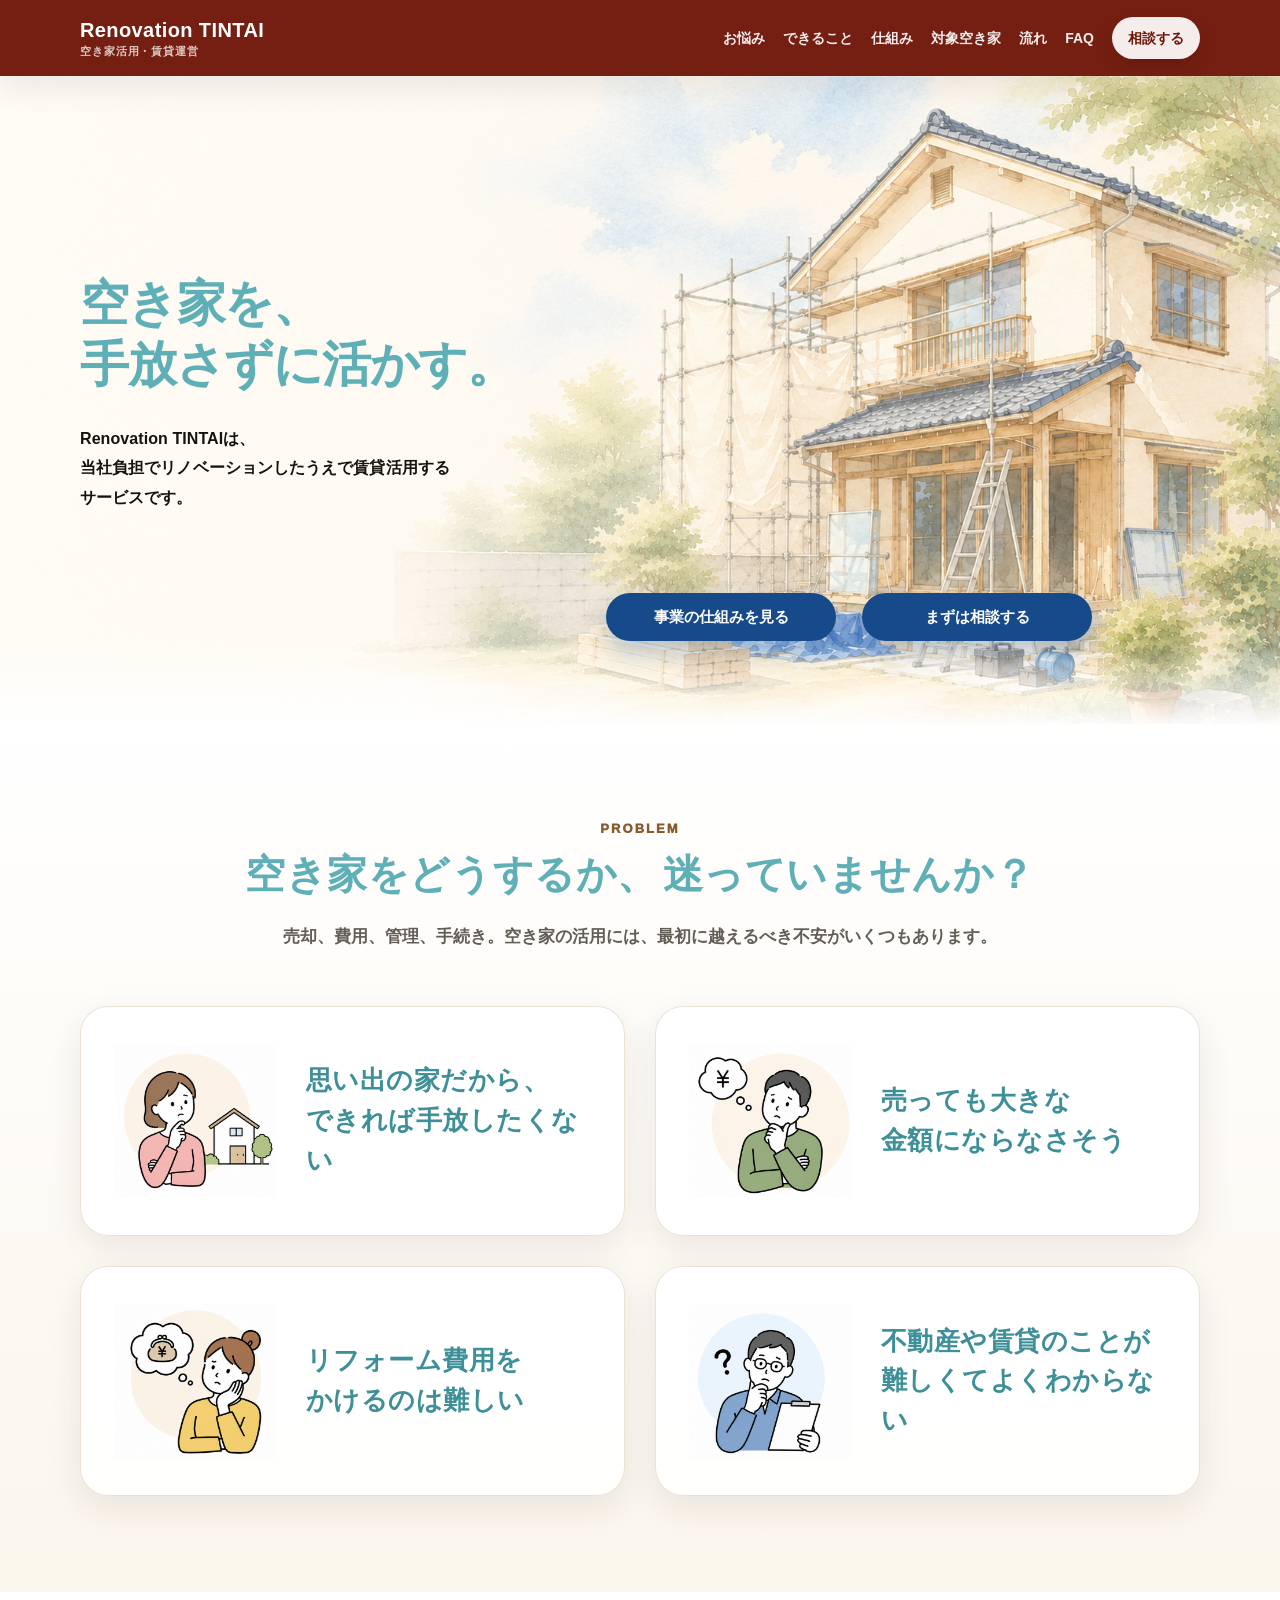
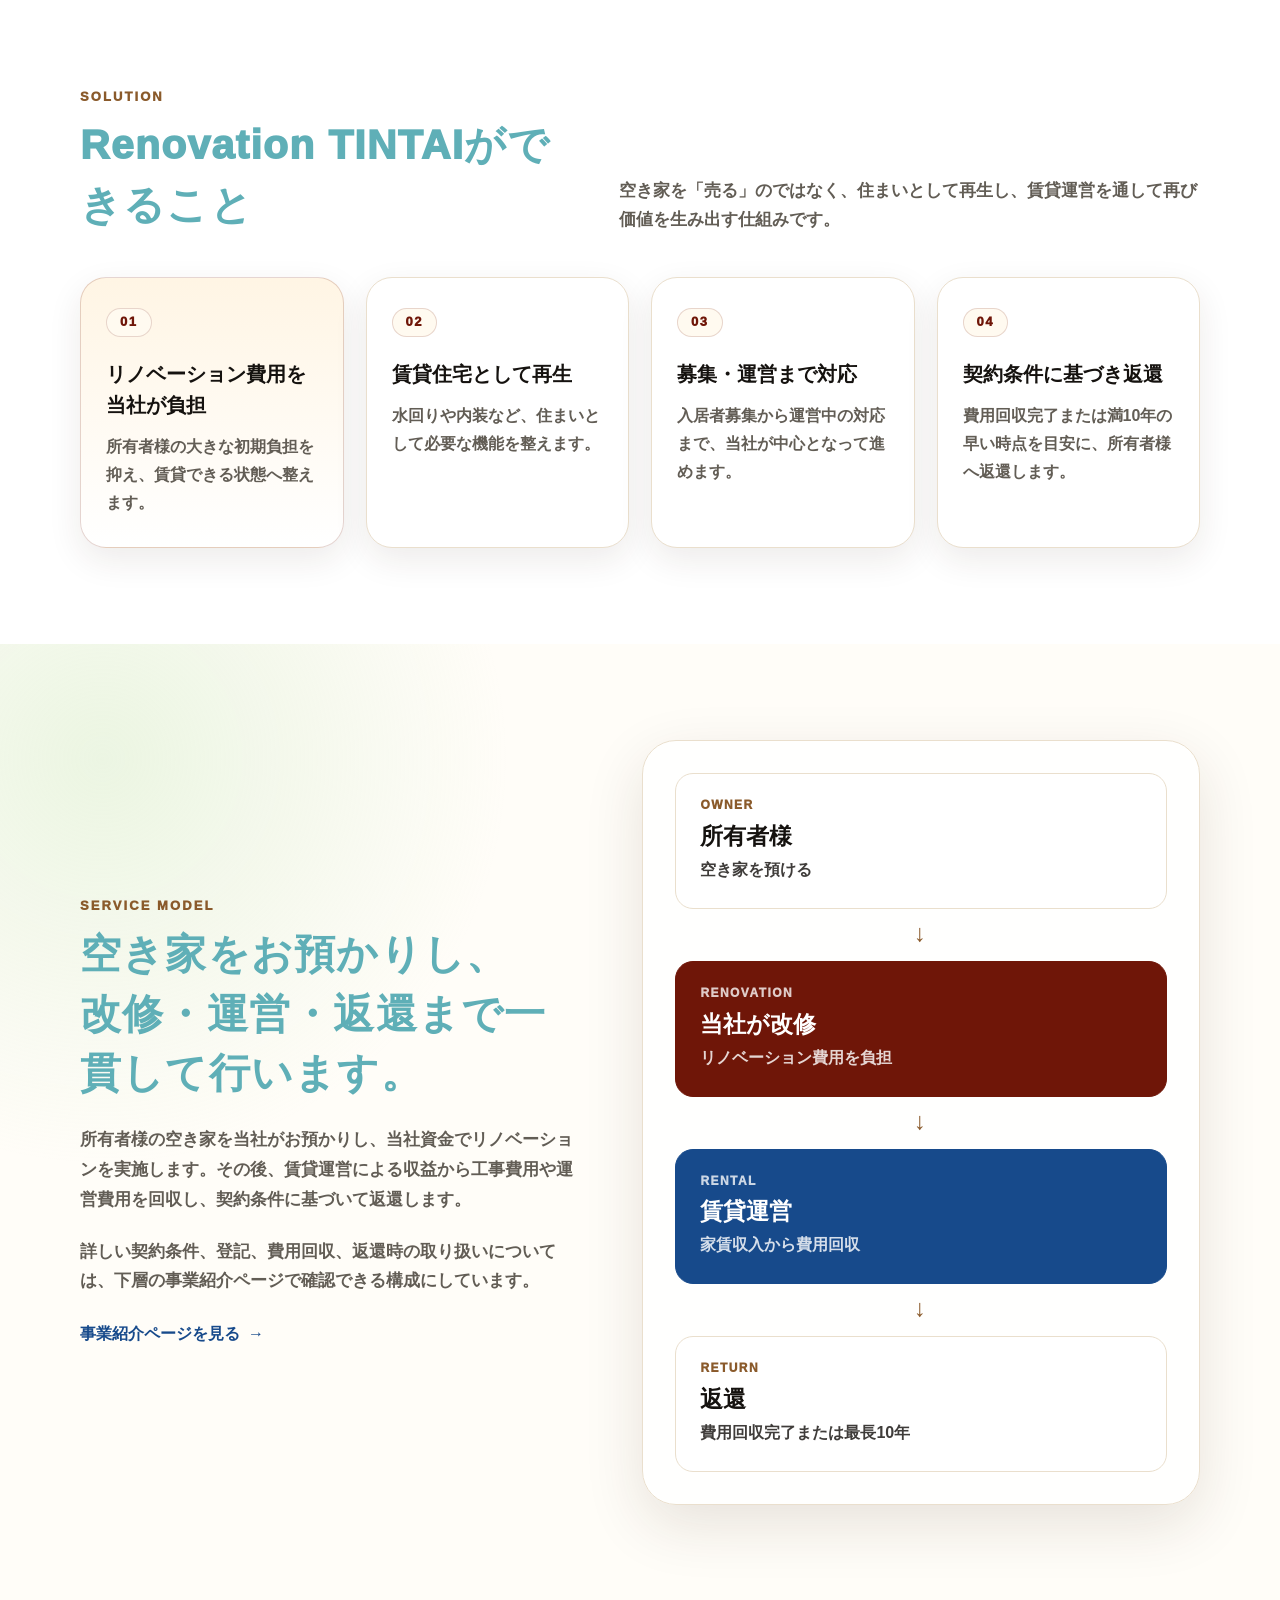
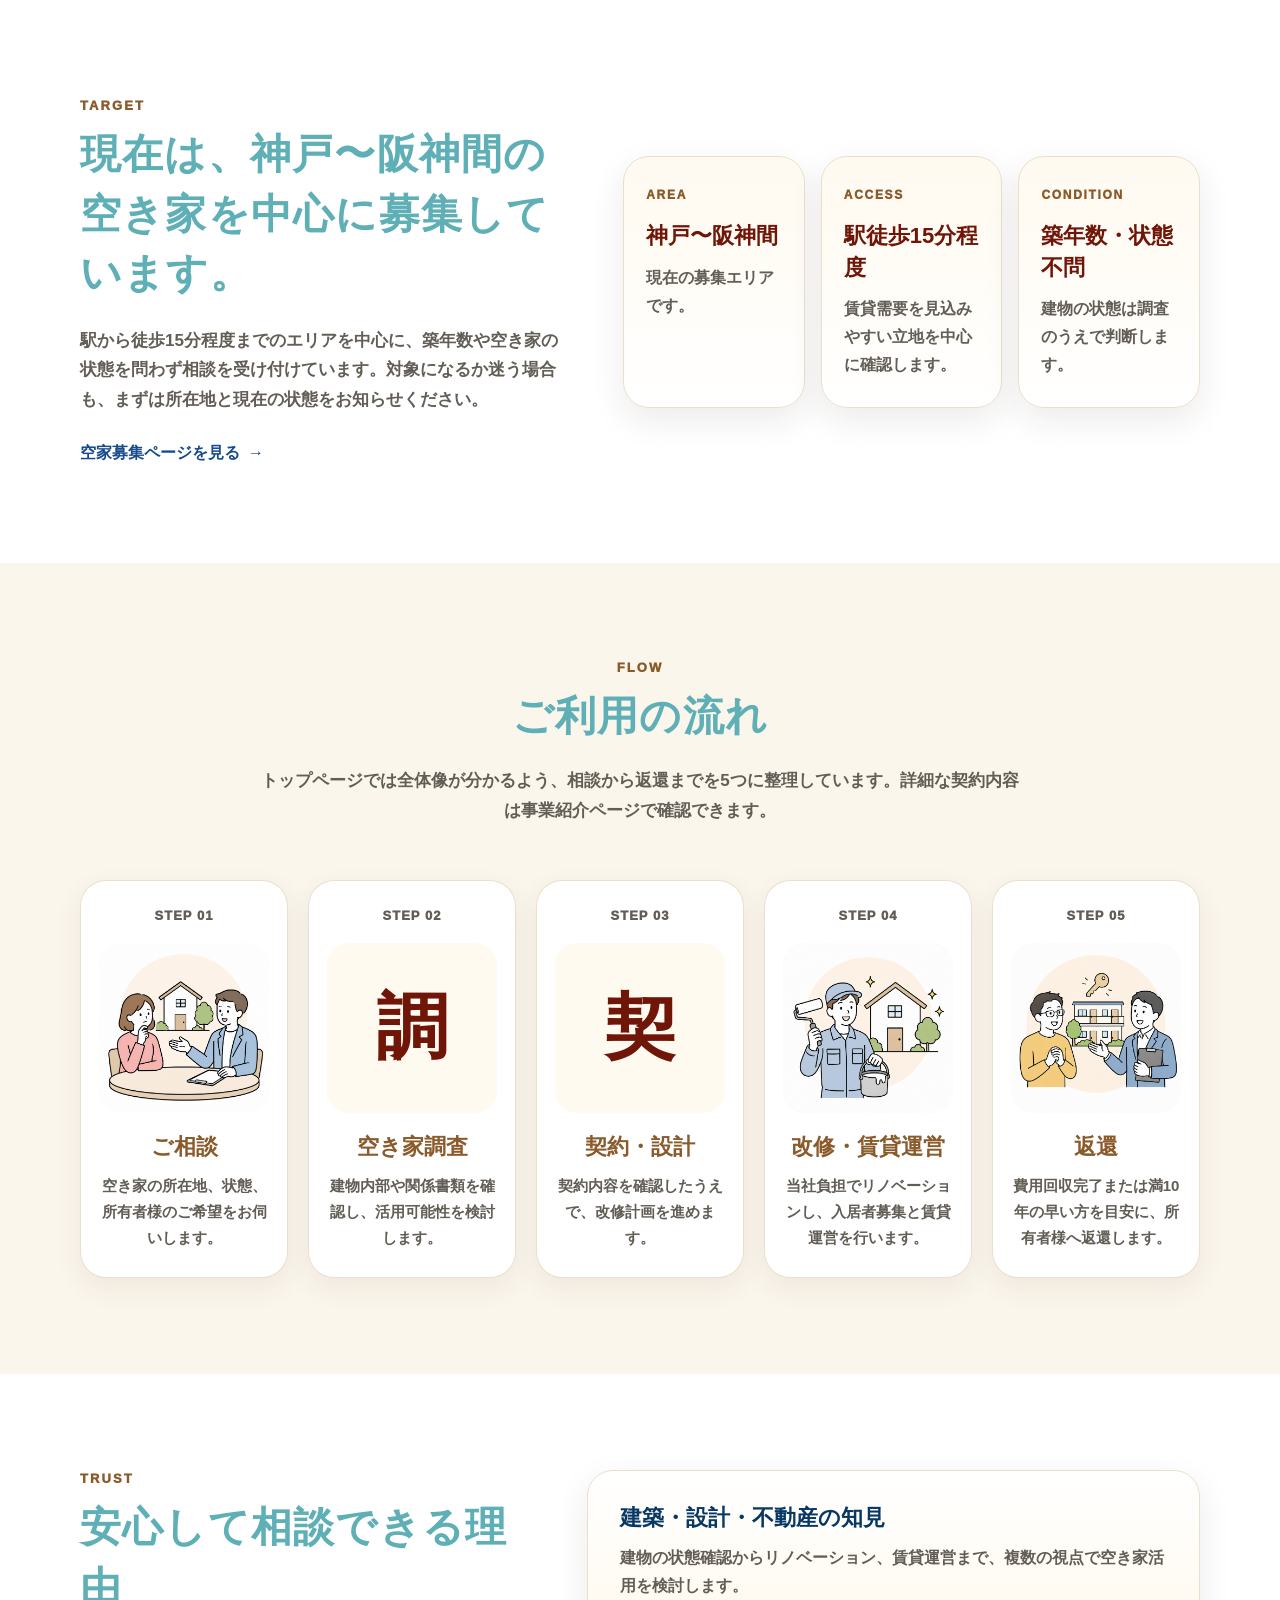
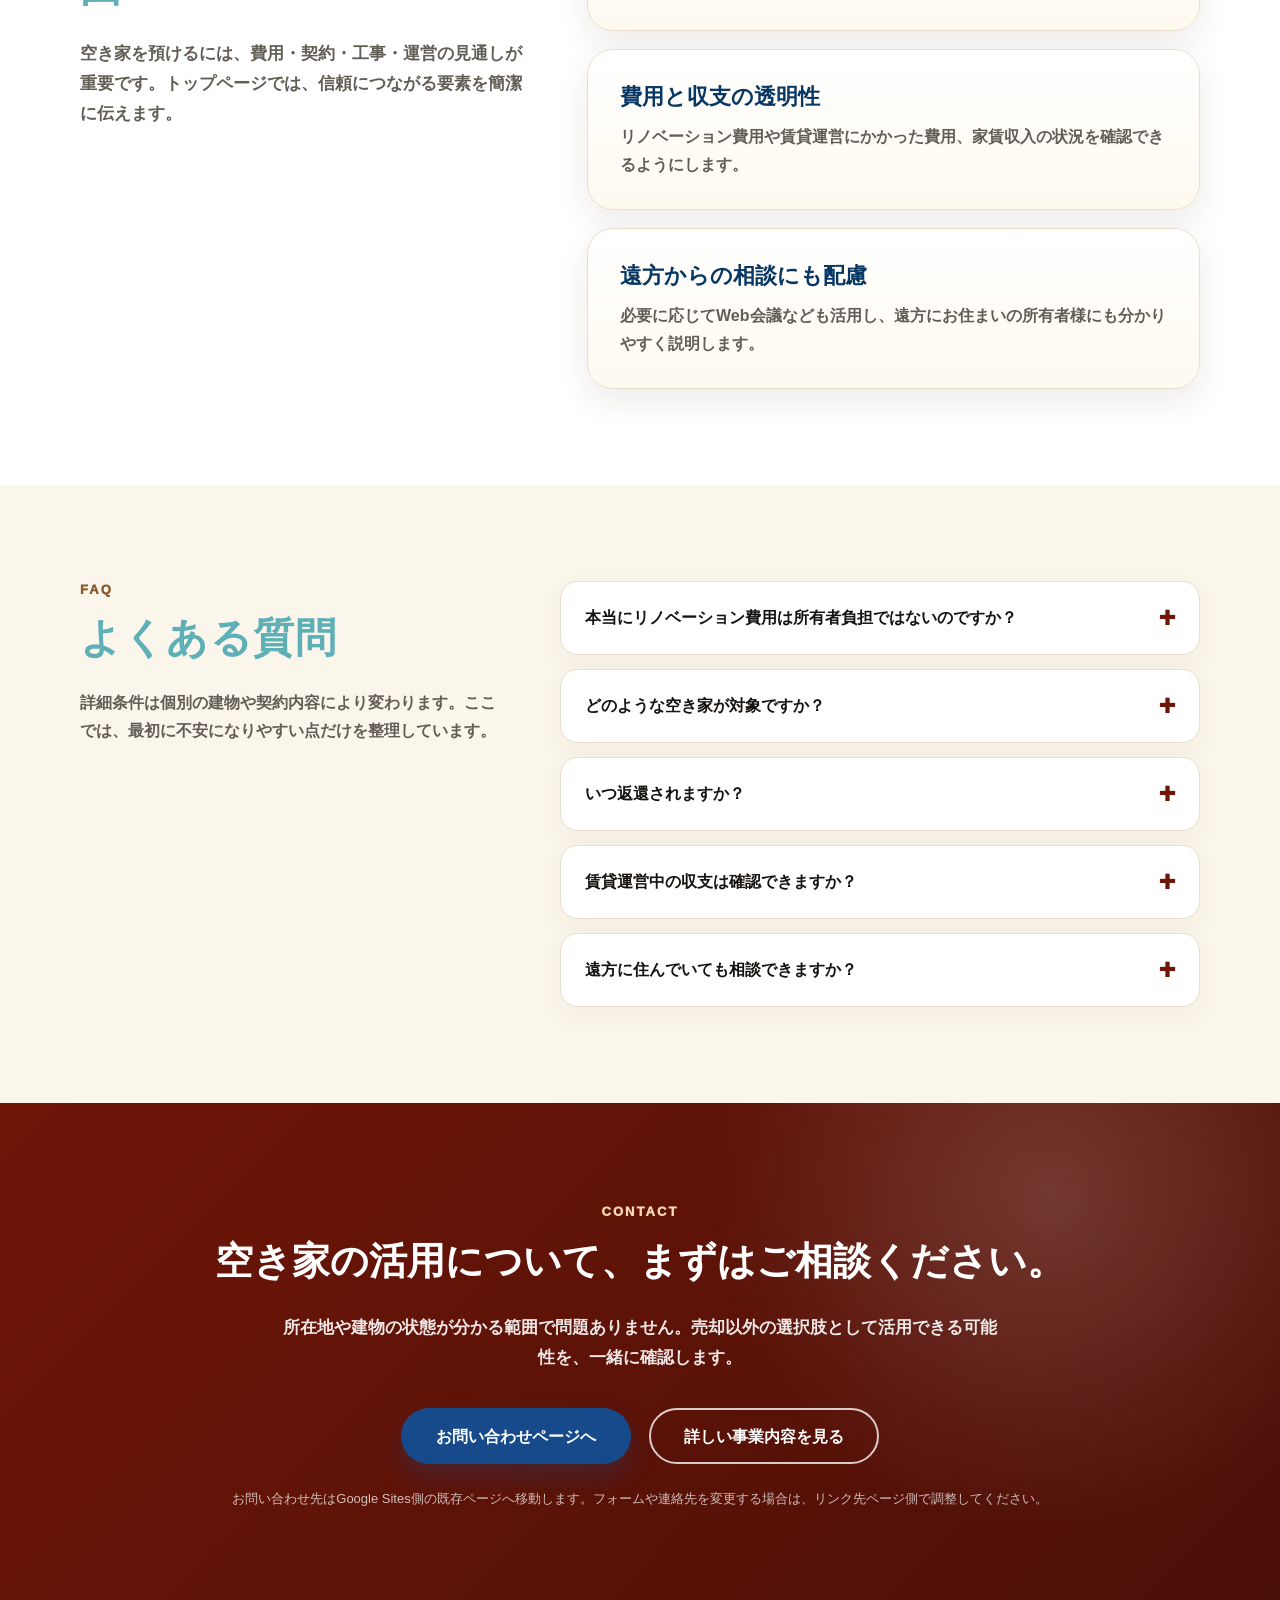
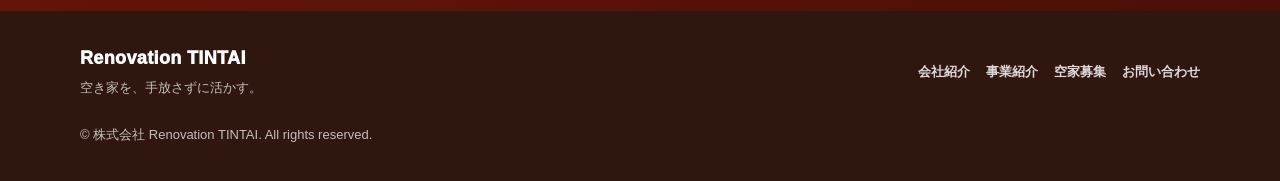
==== index.html @ 45400646 "Add files via upload" ====
<!doctype html>
<html lang="ja">
<head>
  <meta charset="utf-8">
  <meta name="viewport" content="width=device-width, initial-scale=1">
  <title>Renovation TINTAI | 空き家を、手放さずに活かす。</title>
  <meta name="description" content="Renovation TINTAIは、空き家を当社負担でリノベーションし、賃貸運営で費用回収した後に所有者様へ返還する空き家活用サービスです。">
  <meta property="og:title" content="Renovation TINTAI | 空き家を、手放さずに活かす。">
  <meta property="og:description" content="リノベーション費用は当社が負担。賃貸運営で空き家を再生します。">
  <meta property="og:type" content="website">
  <meta property="og:image" content="images/hero-watercolor.png">
  <meta name="theme-color" content="#6f1608">
  <link rel="stylesheet" href="css/style.css">
  <script defer src="js/main.js"></script>
</head>

<body>
  <a class="skip-link" href="#main">本文へ移動</a>

  <header class="site-header" data-header>
    <div class="container header-inner">
      <a class="site-logo" href="#top" aria-label="Renovation TINTAI トップへ">
        <span class="site-logo-main">Renovation TINTAI</span>
        <span class="site-logo-sub">空き家活用・賃貸運営</span>
      </a>

      <button class="nav-toggle" type="button" aria-expanded="false" aria-controls="global-nav" data-nav-toggle>
        <span class="nav-toggle-line"></span>
        <span class="nav-toggle-line"></span>
        <span class="nav-toggle-line"></span>
        <span class="visually-hidden">メニューを開閉</span>
      </button>

      <nav class="global-nav" id="global-nav" aria-label="グローバルナビゲーション" data-global-nav>
        <a href="#problem">お悩み</a>
        <a href="#solution">できること</a>
        <a href="#service">仕組み</a>
        <a href="#target">対象空き家</a>
        <a href="#flow">流れ</a>
        <a href="#faq">FAQ</a>
        <a class="nav-cta" href="https://www.renovationtintai.com/お問い合わせ" target="_top">相談する</a>
      </nav>
    </div>
  </header>

  <main id="main">
    <section class="hero" id="top" aria-labelledby="hero-title">
      <div class="container hero-inner">
        <div class="hero-copy">
          <h1 class="hero-title" id="hero-title" aria-label="空き家を、手放さずに活かす。">
            <span class="hero-title-line">空き家を、</span>
            <span class="hero-title-line">手放さずに活かす。</span>
          </h1>
          <p class="hero-lead">
            Renovation TINTAIは、<br>
            当社負担でリノベーションしたうえで賃貸活用する<br class="pc-only">
            サービスです。
          </p>
        </div>

        <div class="hero-actions" aria-label="主要導線">
          <a class="button button-primary" href="#service">事業の仕組みを見る</a>
          <a class="button button-primary" href="https://www.renovationtintai.com/お問い合わせ" target="_top">まずは相談する</a>
        </div>
      </div>
    </section>

    <section class="section problem" id="problem" aria-labelledby="problem-title">
      <div class="container">
        <div class="section-heading">
          <p class="section-kicker">PROBLEM</p>
          <h2 class="section-title problem-title" id="problem-title"><span class="problem-title-line">空き家をどうするか、</span><span class="problem-title-line">迷っていませんか？</span></h2>
          <p class="section-lead">
            売却、費用、管理、手続き。空き家の活用には、最初に越えるべき不安がいくつもあります。
          </p>
        </div>

        <div class="problem-grid" aria-label="空き家所有者様によくあるお悩み">
          <article class="problem-card">
            <div class="problem-illustration">
              <img src="images/worry-01-illustration.png" alt="" aria-hidden="true">
            </div>
            <p>思い出の家だから、<br>できれば手放したくない</p>
          </article>

          <article class="problem-card">
            <div class="problem-illustration">
              <img src="images/worry-02-illustration.png" alt="" aria-hidden="true">
            </div>
            <p>売っても大きな<br>金額にならなさそう</p>
          </article>

          <article class="problem-card">
            <div class="problem-illustration">
              <img src="images/worry-03-illustration.png" alt="" aria-hidden="true">
            </div>
            <p>リフォーム費用を<br>かけるのは難しい</p>
          </article>

          <article class="problem-card">
            <div class="problem-illustration">
              <img src="images/worry-04-illustration.png" alt="" aria-hidden="true">
            </div>
            <p>不動産や賃貸のことが<br>難しくてよくわからない</p>
          </article>
        </div>
      </div>
    </section>

    <section class="section solution" id="solution" aria-labelledby="solution-title">
      <div class="container">
        <div class="split-heading">
          <div>
            <p class="section-kicker">SOLUTION</p>
            <h2 class="section-title" id="solution-title">Renovation TINTAIができること</h2>
          </div>
          <p class="split-lead">
            空き家を「売る」のではなく、住まいとして再生し、賃貸運営を通して再び価値を生み出す仕組みです。
          </p>
        </div>

        <div class="solution-grid">
          <article class="solution-card highlight">
            <p class="solution-number">01</p>
            <h3>リノベーション費用を当社が負担</h3>
            <p>所有者様の大きな初期負担を抑え、賃貸できる状態へ整えます。</p>
          </article>

          <article class="solution-card">
            <p class="solution-number">02</p>
            <h3>賃貸住宅として再生</h3>
            <p>水回りや内装など、住まいとして必要な機能を整えます。</p>
          </article>

          <article class="solution-card">
            <p class="solution-number">03</p>
            <h3>募集・運営まで対応</h3>
            <p>入居者募集から運営中の対応まで、当社が中心となって進めます。</p>
          </article>

          <article class="solution-card">
            <p class="solution-number">04</p>
            <h3>契約条件に基づき返還</h3>
            <p>費用回収完了または満10年の早い時点を目安に、所有者様へ返還します。</p>
          </article>
        </div>
      </div>
    </section>

    <section class="section service" id="service" aria-labelledby="service-title">
      <div class="container service-grid">
        <div class="service-copy">
          <p class="section-kicker">SERVICE MODEL</p>
          <h2 class="section-title" id="service-title">
            空き家をお預かりし、<br>
            改修・運営・返還まで一貫して行います。
          </h2>
          <p>
            所有者様の空き家を当社がお預かりし、当社資金でリノベーションを実施します。その後、賃貸運営による収益から工事費用や運営費用を回収し、契約条件に基づいて返還します。
          </p>
          <p>
            詳しい契約条件、登記、費用回収、返還時の取り扱いについては、下層の事業紹介ページで確認できる構成にしています。
          </p>
          <a class="text-link" href="https://www.renovationtintai.com/事業紹介" target="_top">事業紹介ページを見る</a>
        </div>

        <div class="service-panel" aria-label="事業の流れの図解">
          <div class="service-flow-item owner">
            <span class="flow-label">OWNER</span>
            <strong>所有者様</strong>
            <p>空き家を預ける</p>
          </div>
          <div class="flow-arrow" aria-hidden="true">→</div>
          <div class="service-flow-item accent">
            <span class="flow-label">RENOVATION</span>
            <strong>当社が改修</strong>
            <p>リノベーション費用を負担</p>
          </div>
          <div class="flow-arrow" aria-hidden="true">→</div>
          <div class="service-flow-item accent-blue">
            <span class="flow-label">RENTAL</span>
            <strong>賃貸運営</strong>
            <p>家賃収入から費用回収</p>
          </div>
          <div class="flow-arrow" aria-hidden="true">→</div>
          <div class="service-flow-item return">
            <span class="flow-label">RETURN</span>
            <strong>返還</strong>
            <p>費用回収完了または最長10年</p>
          </div>
        </div>
      </div>
    </section>

    <section class="section target" id="target" aria-labelledby="target-title">
      <div class="container target-inner">
        <div class="target-copy">
          <p class="section-kicker">TARGET</p>
          <h2 class="section-title" id="target-title">現在は、神戸〜阪神間の空き家を中心に募集しています。</h2>
          <p>
            駅から徒歩15分程度までのエリアを中心に、築年数や空き家の状態を問わず相談を受け付けています。対象になるか迷う場合も、まずは所在地と現在の状態をお知らせください。
          </p>
          <a class="text-link" href="https://www.renovationtintai.com/空家募集" target="_top">空家募集ページを見る</a>
        </div>

        <div class="target-cards" aria-label="対象となる空き家の目安">
          <article class="target-card">
            <span>AREA</span>
            <h3>神戸〜阪神間</h3>
            <p>現在の募集エリアです。</p>
          </article>

          <article class="target-card">
            <span>ACCESS</span>
            <h3>駅徒歩15分程度</h3>
            <p>賃貸需要を見込みやすい立地を中心に確認します。</p>
          </article>

          <article class="target-card">
            <span>CONDITION</span>
            <h3>築年数・状態不問</h3>
            <p>建物の状態は調査のうえで判断します。</p>
          </article>
        </div>
      </div>
    </section>

    <section class="section flow" id="flow" aria-labelledby="flow-title">
      <div class="container">
        <div class="section-heading">
          <p class="section-kicker">FLOW</p>
          <h2 class="section-title" id="flow-title">ご利用の流れ</h2>
          <p class="section-lead">
            トップページでは全体像が分かるよう、相談から返還までを5つに整理しています。詳細な契約内容は事業紹介ページで確認できます。
          </p>
        </div>

        <div class="flow-grid">
          <article class="step-card">
            <p class="step-label">STEP 01</p>
            <img class="step-image" src="images/step-01-consultation.png" alt="所有者様と担当者が空き家について相談しているイラスト">
            <h3>ご相談</h3>
            <p>空き家の所在地、状態、所有者様のご希望をお伺いします。</p>
          </article>

          <article class="step-card">
            <p class="step-label">STEP 02</p>
            <div class="step-plain" aria-hidden="true">調</div>
            <h3>空き家調査</h3>
            <p>建物内部や関係書類を確認し、活用可能性を検討します。</p>
          </article>

          <article class="step-card">
            <p class="step-label">STEP 03</p>
            <div class="step-plain" aria-hidden="true">契</div>
            <h3>契約・設計</h3>
            <p>契約内容を確認したうえで、改修計画を進めます。</p>
          </article>

          <article class="step-card">
            <p class="step-label">STEP 04</p>
            <img class="step-image" src="images/step-02-renovation.png" alt="作業員が住宅をリノベーションしているイラスト">
            <h3>改修・賃貸運営</h3>
            <p>当社負担でリノベーションし、入居者募集と賃貸運営を行います。</p>
          </article>

          <article class="step-card">
            <p class="step-label">STEP 05</p>
            <img class="step-image" src="images/step-03-management.png" alt="賃貸物件の前で担当者が所有者様に説明しているイラスト">
            <h3>返還</h3>
            <p>費用回収完了または満10年の早い方を目安に、所有者様へ返還します。</p>
          </article>
        </div>
      </div>
    </section>

    <section class="section trust" id="trust" aria-labelledby="trust-title">
      <div class="container trust-grid">
        <div class="trust-heading">
          <p class="section-kicker">TRUST</p>
          <h2 class="section-title" id="trust-title">安心して相談できる理由</h2>
          <p>
            空き家を預けるには、費用・契約・工事・運営の見通しが重要です。トップページでは、信頼につながる要素を簡潔に伝えます。
          </p>
        </div>

        <div class="trust-list">
          <article class="trust-card">
            <h3>建築・設計・不動産の知見</h3>
            <p>建物の状態確認からリノベーション、賃貸運営まで、複数の視点で空き家活用を検討します。</p>
          </article>

          <article class="trust-card">
            <h3>費用と収支の透明性</h3>
            <p>リノベーション費用や賃貸運営にかかった費用、家賃収入の状況を確認できるようにします。</p>
          </article>

          <article class="trust-card">
            <h3>遠方からの相談にも配慮</h3>
            <p>必要に応じてWeb会議なども活用し、遠方にお住まいの所有者様にも分かりやすく説明します。</p>
          </article>
        </div>
      </div>
    </section>

    <section class="section faq" id="faq" aria-labelledby="faq-title">
      <div class="container faq-inner">
        <div class="faq-heading">
          <p class="section-kicker">FAQ</p>
          <h2 class="section-title" id="faq-title">よくある質問</h2>
          <p>
            詳細条件は個別の建物や契約内容により変わります。ここでは、最初に不安になりやすい点だけを整理しています。
          </p>
        </div>

        <div class="faq-list">
          <details>
            <summary>本当にリノベーション費用は所有者負担ではないのですか？</summary>
            <p>基本的には当社資金でリノベーションを行い、賃貸運営による収益から費用回収を行う仕組みです。個別条件は物件調査後に確認します。</p>
          </details>

          <details>
            <summary>どのような空き家が対象ですか？</summary>
            <p>現在は神戸〜阪神間、駅から徒歩15分程度までのエリアを中心に募集しています。築年数や空き家状態は問いません。</p>
          </details>

          <details>
            <summary>いつ返還されますか？</summary>
            <p>費用回収完了または満10年の早い方を目安に、契約条件に基づいて返還します。返還時の詳細は契約前に確認します。</p>
          </details>

          <details>
            <summary>賃貸運営中の収支は確認できますか？</summary>
            <p>費用の透明性を確保するため、リノベーション費用や賃貸運営費、家賃収入の状況を開示する方針です。</p>
          </details>

          <details>
            <summary>遠方に住んでいても相談できますか？</summary>
            <p>原則としてメールでやり取りし、契約内容など詳細な相談が必要な場合は電話、面談、Web会議などで説明します。</p>
          </details>
        </div>
      </div>
    </section>

    <section class="cta-section" id="contact" aria-labelledby="contact-title">
      <div class="container cta-inner">
        <p class="section-kicker">CONTACT</p>
        <h2 class="cta-title" id="contact-title">空き家の活用について、まずはご相談ください。</h2>
        <p>
          所在地や建物の状態が分かる範囲で問題ありません。売却以外の選択肢として活用できる可能性を、一緒に確認します。
        </p>

        <div class="cta-actions">
          <a class="button button-primary large" href="https://www.renovationtintai.com/お問い合わせ" target="_top">お問い合わせページへ</a>
          <a class="button button-outline large" href="https://www.renovationtintai.com/事業紹介" target="_top">詳しい事業内容を見る</a>
        </div>

        <p class="contact-note">
          お問い合わせ先はGoogle Sites側の既存ページへ移動します。フォームや連絡先を変更する場合は、リンク先ページ側で調整してください。
        </p>
      </div>
    </section>
  </main>

  <footer class="site-footer">
    <div class="container footer-inner">
      <div>
        <a class="footer-logo" href="#top">Renovation TINTAI</a>
        <p class="footer-copy">空き家を、手放さずに活かす。</p>
      </div>

      <nav class="footer-nav" aria-label="フッターナビゲーション">
        <a href="https://www.renovationtintai.com/会社紹介" target="_top">会社紹介</a>
        <a href="https://www.renovationtintai.com/事業紹介" target="_top">事業紹介</a>
        <a href="https://www.renovationtintai.com/空家募集" target="_top">空家募集</a>
        <a href="https://www.renovationtintai.com/お問い合わせ" target="_top">お問い合わせ</a>
      </nav>

      <p class="copyright">© 株式会社 Renovation TINTAI. All rights reserved.</p>
    </div>
  </footer>
</body>
</html>
---- css/style.css ----
@charset "UTF-8";

:root {
  --color-brand: #6f1608;
  --color-brand-dark: #4a0f07;
  --color-blue: #174a8b;
  --color-blue-dark: #0f3564;
  --color-cream: #fbf6ec;
  --color-paper: #fffdf8;
  --color-text: #15120f;
  --color-muted: #625d55;
  --color-border: #eadfcd;
  --color-brown: #8a5a2b;
  --shadow-soft: 0 20px 60px rgba(55, 35, 18, 0.12);
  --shadow-card: 0 12px 34px rgba(55, 35, 18, 0.09);
  --radius-xl: 34px;
  --radius-lg: 26px;
  --radius-md: 18px;
  --radius-sm: 10px;
  --container: 1120px;
  --header-height: 76px;
}

*,
*::before,
*::after {
  box-sizing: border-box;
}

html {
  scroll-behavior: smooth;
  scroll-padding-top: calc(var(--header-height) + 22px);
}

body {
  margin: 0;
  color: var(--color-text);
  font-family: -apple-system, BlinkMacSystemFont, "Hiragino Sans", "Yu Gothic", "Yu Gothic Medium", "Noto Sans JP", sans-serif;
  line-height: 1.75;
  background: #ffffff;
  overflow-x: hidden;
}

body.is-nav-open {
  overflow: hidden;
}

img {
  display: block;
  max-width: 100%;
}

a {
  color: inherit;
}

button,
input,
textarea,
select {
  font: inherit;
}

.container {
  width: min(calc(100% - 48px), var(--container));
  margin-inline: auto;
}

.visually-hidden,
.skip-link:not(:focus) {
  position: absolute;
  width: 1px;
  height: 1px;
  overflow: hidden;
  clip-path: inset(50%);
  white-space: nowrap;
}

.skip-link:focus {
  position: fixed;
  left: 16px;
  top: 16px;
  z-index: 9999;
  padding: 10px 14px;
  color: #ffffff;
  background: var(--color-brand);
  border-radius: var(--radius-sm);
}

/* Header */
.site-header {
  position: sticky;
  top: 0;
  z-index: 1000;
  min-height: var(--header-height);
  color: #ffffff;
  background: rgba(111, 22, 8, 0.96);
  backdrop-filter: blur(10px);
  box-shadow: 0 1px 0 rgba(255, 255, 255, 0.14), 0 12px 30px rgba(0, 0, 0, 0.08);
}

.header-inner {
  min-height: var(--header-height);
  display: flex;
  align-items: center;
  justify-content: space-between;
  gap: 24px;
}

.site-logo,
.footer-logo {
  text-decoration: none;
}

.site-logo {
  display: grid;
  gap: 1px;
  flex: 0 0 auto;
}

.site-logo-main {
  font-size: 20px;
  line-height: 1.25;
  font-weight: 900;
  letter-spacing: 0.02em;
}

.site-logo-sub {
  color: rgba(255, 255, 255, 0.76);
  font-size: 11px;
  line-height: 1.35;
  font-weight: 700;
  letter-spacing: 0.08em;
}

.global-nav {
  display: flex;
  align-items: center;
  justify-content: flex-end;
  gap: 18px;
  font-size: 14px;
  font-weight: 800;
  white-space: nowrap;
}

.global-nav a {
  text-decoration: none;
  opacity: 0.92;
  transition: opacity 0.18s ease, transform 0.18s ease, background-color 0.18s ease;
}

.global-nav a:hover {
  opacity: 1;
  transform: translateY(-1px);
}

.global-nav .nav-cta {
  padding: 9px 16px;
  color: var(--color-brand);
  background: #ffffff;
  border-radius: 999px;
  box-shadow: 0 8px 20px rgba(0, 0, 0, 0.12);
}

.nav-toggle {
  display: none;
  width: 44px;
  height: 44px;
  padding: 0;
  border: 0;
  color: #ffffff;
  background: transparent;
  cursor: pointer;
}

.nav-toggle-line {
  display: block;
  width: 24px;
  height: 2px;
  margin: 5px auto;
  border-radius: 999px;
  background: currentColor;
  transition: transform 0.18s ease, opacity 0.18s ease;
}

/* Buttons */
.button {
  display: inline-flex;
  align-items: center;
  justify-content: center;
  min-height: 50px;
  padding: 12px 26px;
  border: 2px solid transparent;
  border-radius: 999px;
  font-weight: 900;
  line-height: 1.35;
  text-align: center;
  text-decoration: none;
  transition: transform 0.18s ease, opacity 0.18s ease, box-shadow 0.18s ease, background-color 0.18s ease;
}

.button:hover {
  transform: translateY(-2px);
}

.button-primary {
  color: #ffffff;
  background: var(--color-blue);
  box-shadow: 0 12px 24px rgba(23, 74, 139, 0.28);
}

.button-primary:hover {
  background: var(--color-blue-dark);
}

.button-secondary {
  color: var(--color-blue);
  background: #ffffff;
  border-color: rgba(23, 74, 139, 0.22);
  box-shadow: 0 10px 22px rgba(55, 35, 18, 0.08);
}

.button-outline {
  color: #ffffff;
  border-color: rgba(255, 255, 255, 0.78);
  background: transparent;
}

.button.large {
  min-width: 230px;
  min-height: 56px;
}

.text-link {
  display: inline-flex;
  align-items: center;
  gap: 8px;
  margin-top: 24px;
  color: var(--color-blue);
  font-weight: 900;
  text-decoration: none;
}

.text-link::after {
  content: "→";
  transition: transform 0.18s ease;
}

.text-link:hover::after {
  transform: translateX(3px);
}

/* Hero */
.hero {
  position: relative;
  min-height: clamp(620px, 74svh, 760px);
  overflow: hidden;
  isolation: isolate;
  background:
    linear-gradient(90deg, rgba(255, 252, 246, 0.92) 0%, rgba(255, 252, 246, 0.78) 34%, rgba(255, 252, 246, 0.18) 58%, rgba(255, 252, 246, 0) 100%),
    url("../images/hero-watercolor.png") center right / cover no-repeat;
}

.hero::after {
  content: "";
  position: absolute;
  inset: auto 0 0;
  height: 72px;
  pointer-events: none;
  background: linear-gradient(0deg, rgba(255, 255, 255, 0.9), rgba(255, 255, 255, 0));
  z-index: -1;
}

.hero-inner {
  position: relative;
  min-height: inherit;
  display: grid;
  grid-template-columns: minmax(0, 640px) minmax(0, 1fr);
  grid-template-rows: 1fr auto;
  align-items: center;
  gap: 28px 44px;
  padding-block: 64px 70px;
}

.hero-copy {
  position: relative;
  z-index: 2;
  grid-column: 1;
  grid-row: 1;
  align-self: center;
  width: min(100%, 640px);
  max-width: 640px;
}

.hero-title {
  margin: 0 0 34px;
  color: #15120f;
  font-size: clamp(40px, 3.35vw, 52px);
  line-height: 1.42;
  font-weight: 720;
  letter-spacing: 0.005em;
}

.hero-title-line {
  display: block;
  width: max-content;
  max-width: none;
  white-space: nowrap;
  word-break: keep-all;
  overflow-wrap: normal;
}

.hero-lead {
  margin: 0;
  max-width: 560px;
  color: var(--color-text);
  font-size: clamp(17px, 1.34vw, 19px);
  line-height: 1.85;
  font-weight: 650;
  letter-spacing: 0.01em;
}

.hero-actions {
  position: relative;
  z-index: 2;
  grid-column: 2;
  grid-row: 2;
  justify-self: end;
  align-self: end;
  display: flex;
  gap: 24px;
  margin: 0;
  padding-right: clamp(18px, 2.6vw, 44px);
}

.hero-actions .button {
  min-width: 220px;
  min-height: 52px;
}

/* Sections */
.section {
  padding: 96px 0;
}

.section-heading {
  max-width: 820px;
  margin: 0 auto 54px;
  text-align: center;
}

.section-kicker {
  margin: 0 0 10px;
  color: var(--color-brown);
  font-size: 13px;
  line-height: 1.4;
  font-weight: 950;
  letter-spacing: 0.16em;
}

.section-title {
  margin: 0;
  color: #073763;
  font-size: clamp(30px, 3.2vw, 44px);
  line-height: 1.45;
  font-weight: 950;
  letter-spacing: 0.03em;
}

.section-lead {
  margin: 20px auto 0;
  max-width: 760px;
  color: var(--color-muted);
  font-size: 17px;
  font-weight: 650;
}

.split-heading {
  display: grid;
  grid-template-columns: minmax(0, 0.92fr) minmax(0, 1.08fr);
  align-items: end;
  gap: 44px;
  margin-bottom: 42px;
}

.split-lead {
  margin: 0;
  color: var(--color-muted);
  font-size: 17px;
  font-weight: 650;
}

/* Problem */
.problem {
  background: linear-gradient(180deg, #ffffff 0%, var(--color-cream) 100%);
}

.problem-grid {
  display: grid;
  grid-template-columns: repeat(2, minmax(0, 1fr));
  gap: 24px;
}

.problem-image-card {
  margin: 0;
  border-radius: 28px;
  background: #ffffff;
  box-shadow: var(--shadow-card);
  overflow: hidden;
}

.problem-image-card img {
  width: 100%;
  height: auto;
}

/* Solution */
.solution {
  background: #ffffff;
}

.solution-grid {
  display: grid;
  grid-template-columns: repeat(4, minmax(0, 1fr));
  gap: 22px;
}

.solution-card {
  min-height: 250px;
  padding: 30px 25px;
  border: 1px solid var(--color-border);
  border-radius: var(--radius-lg);
  background: #ffffff;
  box-shadow: var(--shadow-card);
}

.solution-card.highlight {
  background: linear-gradient(180deg, #fff5e4 0%, #ffffff 100%);
  border-color: rgba(111, 22, 8, 0.18);
}

.solution-number {
  width: fit-content;
  margin: 0 0 22px;
  padding: 5px 13px;
  color: var(--color-brand);
  font-size: 13px;
  line-height: 1.3;
  font-weight: 950;
  letter-spacing: 0.12em;
  border: 1px solid rgba(111, 22, 8, 0.16);
  border-radius: 999px;
  background: #fffaf0;
}

.solution-card h3 {
  margin: 0 0 12px;
  font-size: 20px;
  line-height: 1.55;
}

.solution-card p:not(.solution-number) {
  margin: 0;
  color: var(--color-muted);
  font-weight: 650;
}

/* Service */
.service {
  background:
    radial-gradient(circle at 8% 12%, rgba(204, 232, 191, 0.38), transparent 28%),
    var(--color-paper);
}

.service-grid {
  display: grid;
  grid-template-columns: minmax(0, 0.95fr) minmax(420px, 1.05fr);
  gap: 58px;
  align-items: center;
}

.service-copy p:not(.section-kicker) {
  margin: 22px 0 0;
  color: var(--color-muted);
  font-size: 17px;
  font-weight: 650;
}

.service-panel {
  display: grid;
  gap: 14px;
  padding: 32px;
  border: 1px solid var(--color-border);
  border-radius: var(--radius-xl);
  background: rgba(255, 255, 255, 0.84);
  box-shadow: var(--shadow-soft);
}

.service-flow-item {
  padding: 24px;
  border: 1px solid var(--color-border);
  border-radius: var(--radius-md);
  background: #ffffff;
}

.service-flow-item.accent {
  color: #ffffff;
  background: var(--color-brand);
  border-color: var(--color-brand);
}

.service-flow-item.accent-blue {
  color: #ffffff;
  background: var(--color-blue);
  border-color: var(--color-blue);
}

.flow-label {
  display: block;
  margin-bottom: 6px;
  color: var(--color-brown);
  font-size: 12px;
  line-height: 1.3;
  font-weight: 950;
  letter-spacing: 0.12em;
}

.service-flow-item.accent .flow-label,
.service-flow-item.accent-blue .flow-label {
  color: rgba(255, 255, 255, 0.78);
}

.service-flow-item strong {
  display: block;
  font-size: 23px;
  line-height: 1.4;
}

.service-flow-item p {
  margin: 4px 0 0;
  color: inherit;
  opacity: 0.82;
  font-weight: 750;
}

.flow-arrow {
  color: var(--color-brown);
  font-size: 24px;
  line-height: 1;
  text-align: center;
  transform: rotate(90deg);
}

/* Target */
.target {
  background: #ffffff;
}

.target-inner {
  display: grid;
  grid-template-columns: minmax(0, 0.92fr) minmax(0, 1.08fr);
  gap: 52px;
  align-items: center;
}

.target-copy p:not(.section-kicker) {
  margin: 22px 0 0;
  color: var(--color-muted);
  font-size: 17px;
  font-weight: 650;
}

.target-cards {
  display: grid;
  grid-template-columns: repeat(3, minmax(0, 1fr));
  gap: 16px;
}

.target-card {
  min-height: 220px;
  padding: 28px 22px;
  border: 1px solid var(--color-border);
  border-radius: var(--radius-lg);
  background: linear-gradient(180deg, #fffaf0 0%, #ffffff 100%);
  box-shadow: var(--shadow-card);
}

.target-card span {
  display: block;
  margin-bottom: 14px;
  color: var(--color-brown);
  font-size: 12px;
  font-weight: 950;
  letter-spacing: 0.14em;
}

.target-card h3 {
  margin: 0 0 12px;
  color: var(--color-brand);
  font-size: 22px;
  line-height: 1.45;
}

.target-card p {
  margin: 0;
  color: var(--color-muted);
  font-weight: 650;
}

/* Flow */
.flow {
  background: var(--color-cream);
}

.flow-grid {
  display: grid;
  grid-template-columns: repeat(5, minmax(0, 1fr));
  gap: 20px;
}

.step-card {
  position: relative;
  padding: 24px 18px 26px;
  text-align: center;
  border: 1px solid rgba(234, 223, 205, 0.95);
  border-radius: var(--radius-lg);
  background: #ffffff;
  box-shadow: 0 10px 28px rgba(55, 35, 18, 0.07);
}

.step-label {
  margin: 0 0 15px;
  color: var(--color-muted);
  font-size: 13px;
  font-weight: 950;
  letter-spacing: 0.08em;
}

.step-image,
.step-plain {
  width: 100%;
  aspect-ratio: 1 / 1;
  margin-bottom: 18px;
  border-radius: 22px;
  background: #fffaf0;
}

.step-image {
  object-fit: contain;
}

.step-plain {
  display: grid;
  place-items: center;
  color: var(--color-brand);
  font-size: clamp(54px, 5.6vw, 82px);
  font-weight: 950;
}

.step-card h3 {
  margin: 0 0 10px;
  color: var(--color-brown);
  font-size: 22px;
  line-height: 1.45;
  font-weight: 950;
}

.step-card p:not(.step-label) {
  margin: 0;
  color: var(--color-muted);
  font-size: 15px;
  font-weight: 650;
}

/* Trust */
.trust {
  background: #ffffff;
}

.trust-grid {
  display: grid;
  grid-template-columns: minmax(0, 0.85fr) minmax(0, 1.15fr);
  gap: 54px;
  align-items: start;
}

.trust-heading {
  position: sticky;
  top: calc(var(--header-height) + 28px);
}

.trust-heading p:not(.section-kicker) {
  margin: 22px 0 0;
  color: var(--color-muted);
  font-size: 17px;
  font-weight: 650;
}

.trust-list {
  display: grid;
  gap: 18px;
}

.trust-card {
  padding: 30px 32px;
  border: 1px solid var(--color-border);
  border-radius: var(--radius-lg);
  background: linear-gradient(180deg, #ffffff 0%, #fffaf0 100%);
  box-shadow: var(--shadow-card);
}

.trust-card h3 {
  margin: 0 0 10px;
  color: #073763;
  font-size: 22px;
  line-height: 1.5;
}

.trust-card p {
  margin: 0;
  color: var(--color-muted);
  font-weight: 650;
}

/* FAQ */
.faq {
  background: var(--color-cream);
}

.faq-inner {
  display: grid;
  grid-template-columns: 0.8fr 1.2fr;
  gap: 54px;
  align-items: start;
}

.faq-heading {
  position: sticky;
  top: calc(var(--header-height) + 28px);
}

.faq-heading p:not(.section-kicker) {
  margin: 20px 0 0;
  color: var(--color-muted);
  font-weight: 650;
}

.faq-list {
  display: grid;
  gap: 14px;
}

details {
  border: 1px solid var(--color-border);
  border-radius: var(--radius-md);
  background: #ffffff;
  box-shadow: 0 8px 24px rgba(55, 35, 18, 0.05);
}

summary {
  position: relative;
  padding: 22px 58px 22px 24px;
  font-weight: 950;
  cursor: pointer;
  list-style: none;
}

summary::-webkit-details-marker {
  display: none;
}

summary::after {
  content: "+";
  position: absolute;
  right: 24px;
  top: 50%;
  color: var(--color-brand);
  font-size: 28px;
  line-height: 1;
  transform: translateY(-50%);
}

details[open] summary::after {
  content: "−";
}

details p {
  margin: 0;
  padding: 0 24px 24px;
  color: var(--color-muted);
  font-weight: 650;
}

/* CTA */
.cta-section {
  padding: 100px 0;
  color: #ffffff;
  background:
    radial-gradient(circle at 82% 18%, rgba(255, 255, 255, 0.16), transparent 30%),
    linear-gradient(135deg, var(--color-brand) 0%, var(--color-brand-dark) 100%);
}

.cta-inner {
  max-width: 900px;
  text-align: center;
}

.cta-section .section-kicker {
  color: #f6d8b0;
}

.cta-title {
  margin: 0;
  font-size: clamp(30px, 3vw, 42px);
  line-height: 1.55;
  font-weight: 950;
}

.cta-inner p:not(.section-kicker):not(.contact-note) {
  margin: 22px auto 0;
  max-width: 720px;
  font-size: 17px;
  font-weight: 750;
  opacity: 0.9;
}

.cta-actions {
  display: flex;
  justify-content: center;
  gap: 18px;
  margin-top: 36px;
}

.contact-note {
  margin: 24px 0 0;
  color: rgba(255, 255, 255, 0.72);
  font-size: 13px;
}

/* Footer */
.site-footer {
  padding: 34px 0;
  color: #ffffff;
  background: #2f170f;
}

.footer-inner {
  display: grid;
  grid-template-columns: 1fr auto;
  align-items: center;
  gap: 20px 34px;
}

.footer-logo {
  display: inline-block;
  font-size: 18px;
  line-height: 1.35;
  font-weight: 950;
  letter-spacing: 0.02em;
}

.footer-copy,
.copyright {
  margin: 4px 0 0;
  color: rgba(255, 255, 255, 0.72);
  font-size: 13px;
}

.footer-nav {
  display: flex;
  flex-wrap: wrap;
  justify-content: flex-end;
  gap: 16px;
  color: rgba(255, 255, 255, 0.84);
  font-size: 13px;
  font-weight: 800;
}

.footer-nav a {
  text-decoration: none;
}

.footer-nav a:hover {
  color: #ffffff;
}

.copyright {
  grid-column: 1 / -1;
}

/* Responsive */
@media (max-width: 1080px) {
  .global-nav {
    gap: 14px;
    font-size: 13px;
  }

  .solution-grid {
    grid-template-columns: repeat(2, minmax(0, 1fr));
  }

  .flow-grid {
    grid-template-columns: repeat(3, minmax(0, 1fr));
  }
}


@media (min-width: 961px) and (max-width: 1180px) {
  .hero-inner {
    grid-template-columns: minmax(0, 560px) minmax(0, 1fr);
    gap: 24px 34px;
  }

  .hero-title {
    font-size: clamp(38px, 4.2vw, 46px);
    line-height: 1.42;
    letter-spacing: 0;
  }

  .hero-lead {
    max-width: 500px;
    font-size: 17px;
  }

  .hero-actions {
    gap: 18px;
    padding-right: 24px;
  }

  .hero-actions .button {
    min-width: 190px;
    padding-inline: 22px;
  }
}

@media (max-width: 960px) {
  :root {
    --header-height: 68px;
  }

  .container {
    width: min(calc(100% - 36px), var(--container));
  }

  .hero-inner,
  .service-grid,
  .target-inner,
  .trust-grid,
  .faq-inner,
  .split-heading {
    grid-template-columns: 1fr;
  }

  .hero {
    min-height: auto;
  }

  .hero-inner {
    padding-block: 64px 70px;
  }

  .hero-actions {
    grid-column: 1;
    justify-self: start;
    padding-right: 0;
  }

  .problem-grid {
    grid-template-columns: 1fr;
    max-width: 780px;
    margin-inline: auto;
  }

  .trust-heading,
  .faq-heading {
    position: static;
  }

  .target-cards {
    grid-template-columns: 1fr;
  }

  .target-card {
    min-height: auto;
  }
}

@media (max-width: 767px) {
  .site-logo-main {
    font-size: 18px;
  }

  .site-logo-sub {
    display: none;
  }

  .nav-toggle {
    display: block;
    position: relative;
    z-index: 1002;
  }

  .nav-toggle[aria-expanded="true"] .nav-toggle-line:nth-child(1) {
    transform: translateY(7px) rotate(45deg);
  }

  .nav-toggle[aria-expanded="true"] .nav-toggle-line:nth-child(2) {
    opacity: 0;
  }

  .nav-toggle[aria-expanded="true"] .nav-toggle-line:nth-child(3) {
    transform: translateY(-7px) rotate(-45deg);
  }

  .global-nav {
    position: fixed;
    inset: var(--header-height) 0 auto;
    z-index: 1001;
    display: grid;
    gap: 0;
    padding: 12px 18px 22px;
    color: var(--color-text);
    background: rgba(255, 255, 255, 0.98);
    box-shadow: 0 16px 40px rgba(0, 0, 0, 0.14);
    transform: translateY(-130%);
    transition: transform 0.2s ease;
  }

  .global-nav.is-open {
    transform: translateY(0);
  }

  .global-nav a {
    padding: 15px 6px;
    border-bottom: 1px solid var(--color-border);
  }

  .global-nav .nav-cta {
    margin-top: 14px;
    color: #ffffff;
    background: var(--color-blue);
    border-bottom: 0;
    text-align: center;
  }

  .hero {
    background:
      linear-gradient(180deg, rgba(255, 252, 246, 0.92) 0%, rgba(255, 252, 246, 0.76) 28%, rgba(255, 252, 246, 0.28) 48%, rgba(255, 252, 246, 0.06) 70%, rgba(255, 252, 246, 0) 100%),
      url("../images/hero-watercolor-sp.png") center bottom / cover no-repeat;
  }

  .hero-inner {
    min-height: calc(100svh - var(--header-height));
    padding-block: 54px 42px;
  }

  .hero-title {
    margin-bottom: 22px;
    font-size: clamp(32px, 9.2vw, 42px);
    line-height: 1.48;
  }

  .hero-lead {
    font-size: 16px;
    line-height: 1.85;
  }

  .hero-actions {
    grid-column: 1;
    grid-row: auto;
    justify-self: stretch;
    flex-direction: column;
    margin-top: 28px;
    padding-right: 0;
  }

  .hero-actions .button,
  .cta-actions .button {
    width: 100%;
  }

  .section {
    padding: 70px 0;
  }

  .section-heading {
    margin-bottom: 38px;
    text-align: left;
  }

  .section-title {
    font-size: clamp(28px, 8.2vw, 36px);
  }

  .section-lead,
  .split-lead,
  .service-copy p:not(.section-kicker),
  .target-copy p:not(.section-kicker),
  .trust-heading p:not(.section-kicker) {
    font-size: 15.5px;
  }

  .problem-image-card {
    border-radius: 20px;
  }

  .solution-grid,
  .flow-grid {
    grid-template-columns: 1fr;
  }

  .solution-card {
    min-height: auto;
  }

  .service-panel {
    padding: 20px;
  }

  .service-flow-item {
    padding: 20px;
  }

  .step-card {
    max-width: 420px;
    margin-inline: auto;
  }

  .step-image,
  .step-plain {
    width: min(100%, 300px);
    margin-inline: auto;
  }

  .cta-actions {
    flex-direction: column;
  }

  .footer-inner {
    grid-template-columns: 1fr;
    justify-items: start;
  }

  .footer-nav {
    justify-content: flex-start;
  }
}

@media (max-width: 390px) {
  .container {
    width: min(calc(100% - 28px), var(--container));
  }

  .hero-title {
    font-size: 30px;
  }

  .button {
    padding-inline: 20px;
  }
}

@media (prefers-reduced-motion: reduce) {
  html {
    scroll-behavior: auto;
  }

  *,
  *::before,
  *::after {
    transition-duration: 0.01ms !important;
    animation-duration: 0.01ms !important;
    animation-iteration-count: 1 !important;
  }
}

/* =========================================================
   Hero layout reset v6
   - PC版ファーストビューをGoogle Sites版の配置に近づける
   - 見出しは明示的に2行固定
   - ボタンはコピーとは分離して右下寄りに固定
   ========================================================= */
@media (min-width: 961px) {
  .hero {
    min-height: clamp(540px, 72svh, 660px);
    background:
      linear-gradient(90deg, rgba(255, 252, 246, 0.86) 0%, rgba(255, 252, 246, 0.68) 34%, rgba(255, 252, 246, 0.18) 58%, rgba(255, 252, 246, 0.02) 100%),
      url("../images/hero-watercolor.png") center center / cover no-repeat;
  }

  .hero::after {
    height: 86px;
    background: linear-gradient(0deg, rgba(255, 255, 255, 0.94), rgba(255, 255, 255, 0));
  }

  .hero-inner {
    position: relative;
    min-height: inherit;
    display: block;
    padding-block: 0;
  }

  .hero-copy {
    position: absolute;
    z-index: 2;
    left: 0;
    top: 49%;
    transform: translateY(-50%);
    width: 560px;
    max-width: 560px;
  }

  .hero-title {
    margin: 0 0 34px;
    color: #15120f;
    font-size: clamp(42px, 4.05vw, 58px);
    line-height: 1.42;
    font-weight: 700;
    letter-spacing: -0.025em;
  }

  .hero-title-line {
    display: block;
    width: max-content;
    max-width: none;
    white-space: nowrap;
    word-break: keep-all;
    overflow-wrap: normal;
  }

  .hero-lead {
    width: 520px;
    max-width: 520px;
    margin: 0;
    color: var(--color-text);
    font-size: clamp(16px, 1.2vw, 18px);
    line-height: 1.85;
    font-weight: 650;
    letter-spacing: 0.005em;
  }

  .hero-actions {
    position: absolute;
    z-index: 3;
    left: 47%;
    right: auto;
    bottom: clamp(64px, 9.2vh, 86px);
    display: flex;
    align-items: center;
    justify-content: flex-start;
    gap: 26px;
    margin: 0;
    padding: 0;
  }

  .hero-actions .button {
    width: 230px;
    min-width: 230px;
    min-height: 48px;
    padding: 11px 22px;
    white-space: nowrap;
    font-size: 15px;
    line-height: 1.35;
    font-weight: 750;
  }
}

@media (min-width: 961px) and (max-width: 1180px) {
  .hero {
    min-height: clamp(500px, 68svh, 620px);
    background-position: center center;
  }

  .hero-copy {
    width: 510px;
    max-width: 510px;
  }

  .hero-title {
    font-size: clamp(38px, 4.1vw, 48px);
    line-height: 1.42;
    letter-spacing: -0.03em;
  }

  .hero-lead {
    width: 500px;
    max-width: 500px;
    font-size: 16px;
  }

  .hero-actions {
    left: 47%;
    gap: 20px;
    bottom: 64px;
  }

  .hero-actions .button {
    width: 215px;
    min-width: 215px;
    padding-inline: 18px;
    font-size: 14px;
  }
}

@media (min-width: 961px) and (max-width: 1030px) {
  .hero-copy {
    width: 490px;
    max-width: 490px;
  }

  .hero-title {
    font-size: 42px;
  }

  .hero-lead {
    width: 470px;
    max-width: 470px;
  }

  .hero-actions {
    left: 46%;
    gap: 18px;
  }

  .hero-actions .button {
    width: 205px;
    min-width: 205px;
  }
}

@media (max-width: 960px) {
  .hero-inner {
    display: grid;
    grid-template-columns: 1fr;
    min-height: calc(100svh - var(--header-height));
    padding-block: 54px 42px;
  }

  .hero-copy {
    position: relative;
    left: auto;
    top: auto;
    transform: none;
    width: min(100%, 560px);
    max-width: 560px;
  }

  .hero-title-line {
    display: block;
    width: auto;
    white-space: nowrap;
    word-break: keep-all;
  }

  .hero-actions {
    position: static;
    display: flex;
    width: min(100%, 560px);
    flex-direction: column;
    gap: 14px;
    margin-top: 32px;
    padding: 0;
  }

  .hero-actions .button {
    width: 100%;
    min-width: 0;
    white-space: normal;
  }
}

/* =========================================================
   Hero fine tune v7
   - 見出しの2行間を詰める
   - 見出し改行は <br> ではなく span で制御
   - PC版ボタン文言を1行固定
   ========================================================= */
.hero-title {
  line-height: 1.16;
}

.hero-title-line {
  display: block;
  width: max-content;
  max-width: none;
  white-space: nowrap;
  word-break: keep-all;
  overflow-wrap: normal;
}

.hero-title-line + .hero-title-line {
  margin-top: 0.08em;
}

.hero-actions .button {
  white-space: nowrap;
}

@media (min-width: 961px) {
  .hero-title {
    margin-bottom: 32px;
    font-size: clamp(42px, 3.85vw, 56px);
    line-height: 1.16;
    font-weight: 700;
    letter-spacing: -0.025em;
  }

  .hero-copy {
    width: 560px;
    max-width: 560px;
  }

  .hero-lead {
    margin-top: 0;
  }

  .hero-actions .button {
    width: 230px;
    min-width: 230px;
    white-space: nowrap;
  }
}

@media (min-width: 961px) and (max-width: 1180px) {
  .hero-title {
    font-size: clamp(38px, 4vw, 47px);
    line-height: 1.16;
  }

  .hero-copy {
    width: 520px;
    max-width: 520px;
  }

  .hero-actions .button {
    width: 215px;
    min-width: 215px;
    white-space: nowrap;
  }
}

@media (max-width: 960px) {
  .hero-title {
    line-height: 1.2;
  }
}

/* =========================================================
   Hero tablet button fix v8
   - 768px〜960px はスマホ用の縦積みボタンを適用しない
   - PC版の印象を保ちつつ、タブレット幅では横並び・通常幅に戻す
   ========================================================= */
@media (min-width: 768px) and (max-width: 960px) {
  .hero-actions {
    position: relative;
    display: flex;
    flex-direction: row;
    align-items: center;
    justify-content: flex-start;
    width: min(100%, 560px);
    gap: 18px;
    margin-top: 34px;
    padding: 0;
  }

  .hero-actions .button {
    width: 230px;
    min-width: 230px;
    min-height: 50px;
    padding: 11px 22px;
    white-space: nowrap;
    font-size: 15px;
    line-height: 1.35;
  }
}

/* =========================================================
   Hero responsive correction v9
   - 700px〜960px をタブレット扱いにして、スマホ用の全幅ボタンを打ち消す
   - 699px以下だけスマホ専用背景画像と縦積みボタンを適用
   ========================================================= */
@media (min-width: 700px) and (max-width: 960px) {
  .hero {
    min-height: calc(100svh - var(--header-height));
    background:
      linear-gradient(90deg, rgba(255, 252, 246, 0.88) 0%, rgba(255, 252, 246, 0.70) 38%, rgba(255, 252, 246, 0.20) 64%, rgba(255, 252, 246, 0.04) 100%),
      url("../images/hero-watercolor.png") center center / cover no-repeat;
  }

  .hero-inner {
    display: grid !important;
    grid-template-columns: 1fr !important;
    min-height: calc(100svh - var(--header-height));
    padding-block: 54px 42px !important;
  }

  .hero-copy {
    position: relative !important;
    left: auto !important;
    top: auto !important;
    transform: none !important;
    width: min(100%, 560px) !important;
    max-width: 560px !important;
  }

  .hero-actions {
    position: relative !important;
    display: flex !important;
    flex-direction: row !important;
    align-items: center !important;
    justify-content: flex-start !important;
    justify-self: start !important;
    width: auto !important;
    max-width: none !important;
    gap: 18px !important;
    margin-top: 34px !important;
    padding: 0 !important;
  }

  .hero-actions .button {
    flex: 0 0 230px !important;
    width: 230px !important;
    min-width: 230px !important;
    max-width: 230px !important;
    min-height: 50px !important;
    padding: 11px 22px !important;
    white-space: nowrap !important;
    font-size: 15px !important;
    line-height: 1.35 !important;
  }
}

@media (max-width: 699px) {
  .hero {
    min-height: calc(100svh - var(--header-height));
    background:
      linear-gradient(180deg, rgba(255, 252, 246, 0.92) 0%, rgba(255, 252, 246, 0.76) 28%, rgba(255, 252, 246, 0.28) 48%, rgba(255, 252, 246, 0.06) 70%, rgba(255, 252, 246, 0) 100%),
      url("../images/hero-watercolor-sp.png") center bottom / cover no-repeat;
  }

  .hero-inner {
    min-height: calc(100svh - var(--header-height));
  }

  .hero-actions {
    width: min(100%, 560px) !important;
    max-width: 560px !important;
    flex-direction: column !important;
    gap: 14px !important;
  }

  .hero-actions .button {
    flex: none !important;
    width: 100% !important;
    min-width: 0 !important;
    max-width: none !important;
    white-space: nowrap !important;
  }
}

/* =========================================================
   Hero mobile/tablet final fix v12
   - 700px〜960pxはPC版背景画像と横並びボタンを維持
   - 699px以下だけスマホ専用背景画像を使用
   - スマホでは白い被せを弱め、背景画像が見えるようにする
   ========================================================= */
@media (min-width: 700px) and (max-width: 960px) {
  .hero {
    background:
      linear-gradient(90deg, rgba(255, 252, 246, 0.88) 0%, rgba(255, 252, 246, 0.70) 38%, rgba(255, 252, 246, 0.20) 64%, rgba(255, 252, 246, 0.04) 100%),
      url("../images/hero-watercolor.png") center center / cover no-repeat !important;
  }
}

@media (max-width: 699px) {
  .hero {
    background:
      linear-gradient(180deg, rgba(255, 252, 246, 0.92) 0%, rgba(255, 252, 246, 0.76) 28%, rgba(255, 252, 246, 0.28) 48%, rgba(255, 252, 246, 0.06) 70%, rgba(255, 252, 246, 0) 100%),
      url("../images/hero-watercolor-sp.png") center bottom / cover no-repeat !important;
  }

  .hero-title {
    color: #073763;
    text-shadow: 0 1px 0 rgba(255, 255, 255, 0.42);
  }
}


/* =========================================================
   Final adjustment v13
   - Hero title navy color on PC / tablet / smartphone
   - Problem cards rebuilt with CSS; images are illustration only
   - Tablet keeps 2-column problem layout
   ========================================================= */

.hero-title {
  color: #073763;
}

.problem-grid {
  display: grid;
  grid-template-columns: repeat(2, minmax(0, 1fr));
  gap: clamp(22px, 2.4vw, 30px);
}

.problem-card {
  display: grid;
  grid-template-columns: minmax(150px, 34%) minmax(0, 1fr);
  align-items: center;
  gap: clamp(20px, 2.3vw, 34px);
  min-height: clamp(210px, 18vw, 270px);
  padding: clamp(22px, 2.6vw, 34px);
  border: 1px solid rgba(234, 223, 205, 0.88);
  border-radius: 28px;
  background: rgba(255, 255, 255, 0.94);
  box-shadow: var(--shadow-card);
}

.problem-illustration {
  display: flex;
  align-items: center;
  justify-content: center;
}

.problem-illustration img {
  width: min(100%, 230px);
  height: auto;
}

.problem-card p {
  margin: 0;
  color: #073763;
  font-size: clamp(22px, 2vw, 30px);
  line-height: 1.55;
  font-weight: 900;
  letter-spacing: 0.02em;
}

/* 既存の画像カード指定が残っていても影響しないように無効化 */
.problem-image-card {
  display: none;
}

/* Tablet: PCと同じ2列。ただし中身は少し詰める */
@media (min-width: 700px) and (max-width: 960px) {
  .problem-grid {
    grid-template-columns: repeat(2, minmax(0, 1fr)) !important;
    max-width: none !important;
    margin-inline: 0 !important;
    gap: 22px !important;
  }

  .problem-card {
    grid-template-columns: 38% 1fr;
    min-height: 190px;
    padding: 22px;
    gap: 18px;
    border-radius: 24px;
  }

  .problem-illustration img {
    width: min(100%, 180px);
  }

  .problem-card p {
    font-size: clamp(18px, 2.3vw, 22px);
    line-height: 1.55;
  }
}

/* Smartphone: 1列・横長カード */
@media (max-width: 699px) {
  .problem-grid {
    grid-template-columns: 1fr !important;
    max-width: none !important;
    gap: 22px;
  }

  .problem-card {
    grid-template-columns: minmax(96px, 34%) 1fr;
    min-height: 144px;
    padding: 18px 16px;
    gap: 14px;
    border-radius: 20px;
  }

  .problem-illustration img {
    width: min(100%, 128px);
  }

  .problem-card p {
    font-size: clamp(15.5px, 4.4vw, 18px);
    line-height: 1.6;
    letter-spacing: 0.01em;
  }
}

@media (max-width: 360px) {
  .problem-card {
    grid-template-columns: 92px 1fr;
    padding: 16px 14px;
    gap: 12px;
  }

  .problem-illustration img {
    width: 108px;
  }

  .problem-card p {
    font-size: 15px;
  }
}


/* =========================================================
   Final adjustment v14
   - Heading color changed from dark navy to soft teal
   - Problem section title line-break controlled by spans
   - PC keeps problem title in one line; tablet/smartphone break at punctuation
   ========================================================= */
:root {
  --color-heading: #5FAFB7;
  --color-heading-strong: #3F8F99;
}

.hero-title,
.section-title {
  color: var(--color-heading);
}

.problem-card p {
  color: var(--color-heading-strong);
}

.problem .section-heading {
  max-width: 1080px;
}

.problem-title {
  letter-spacing: 0.015em;
}

.problem-title-line {
  display: inline;
}

.problem-title-line + .problem-title-line {
  margin-left: 0.12em;
}

@media (min-width: 961px) {
  .problem-title {
    white-space: nowrap;
    font-size: clamp(34px, 3.1vw, 44px);
    line-height: 1.35;
  }
}

@media (min-width: 700px) and (max-width: 960px) {
  .problem .section-heading {
    max-width: 760px;
  }

  .problem-title {
    font-size: clamp(30px, 4.5vw, 38px);
    line-height: 1.38;
    white-space: normal;
  }

  .problem-title-line {
    display: block;
  }

  .problem-title-line + .problem-title-line {
    margin-left: 0;
  }
}

@media (max-width: 699px) {
  .hero-title,
  .section-title {
    color: var(--color-heading);
  }

  .problem .section-heading {
    max-width: none;
  }

  .problem-title {
    line-height: 1.42;
  }

  .problem-title-line {
    display: block;
  }

  .problem-title-line + .problem-title-line {
    margin-left: 0;
  }
}
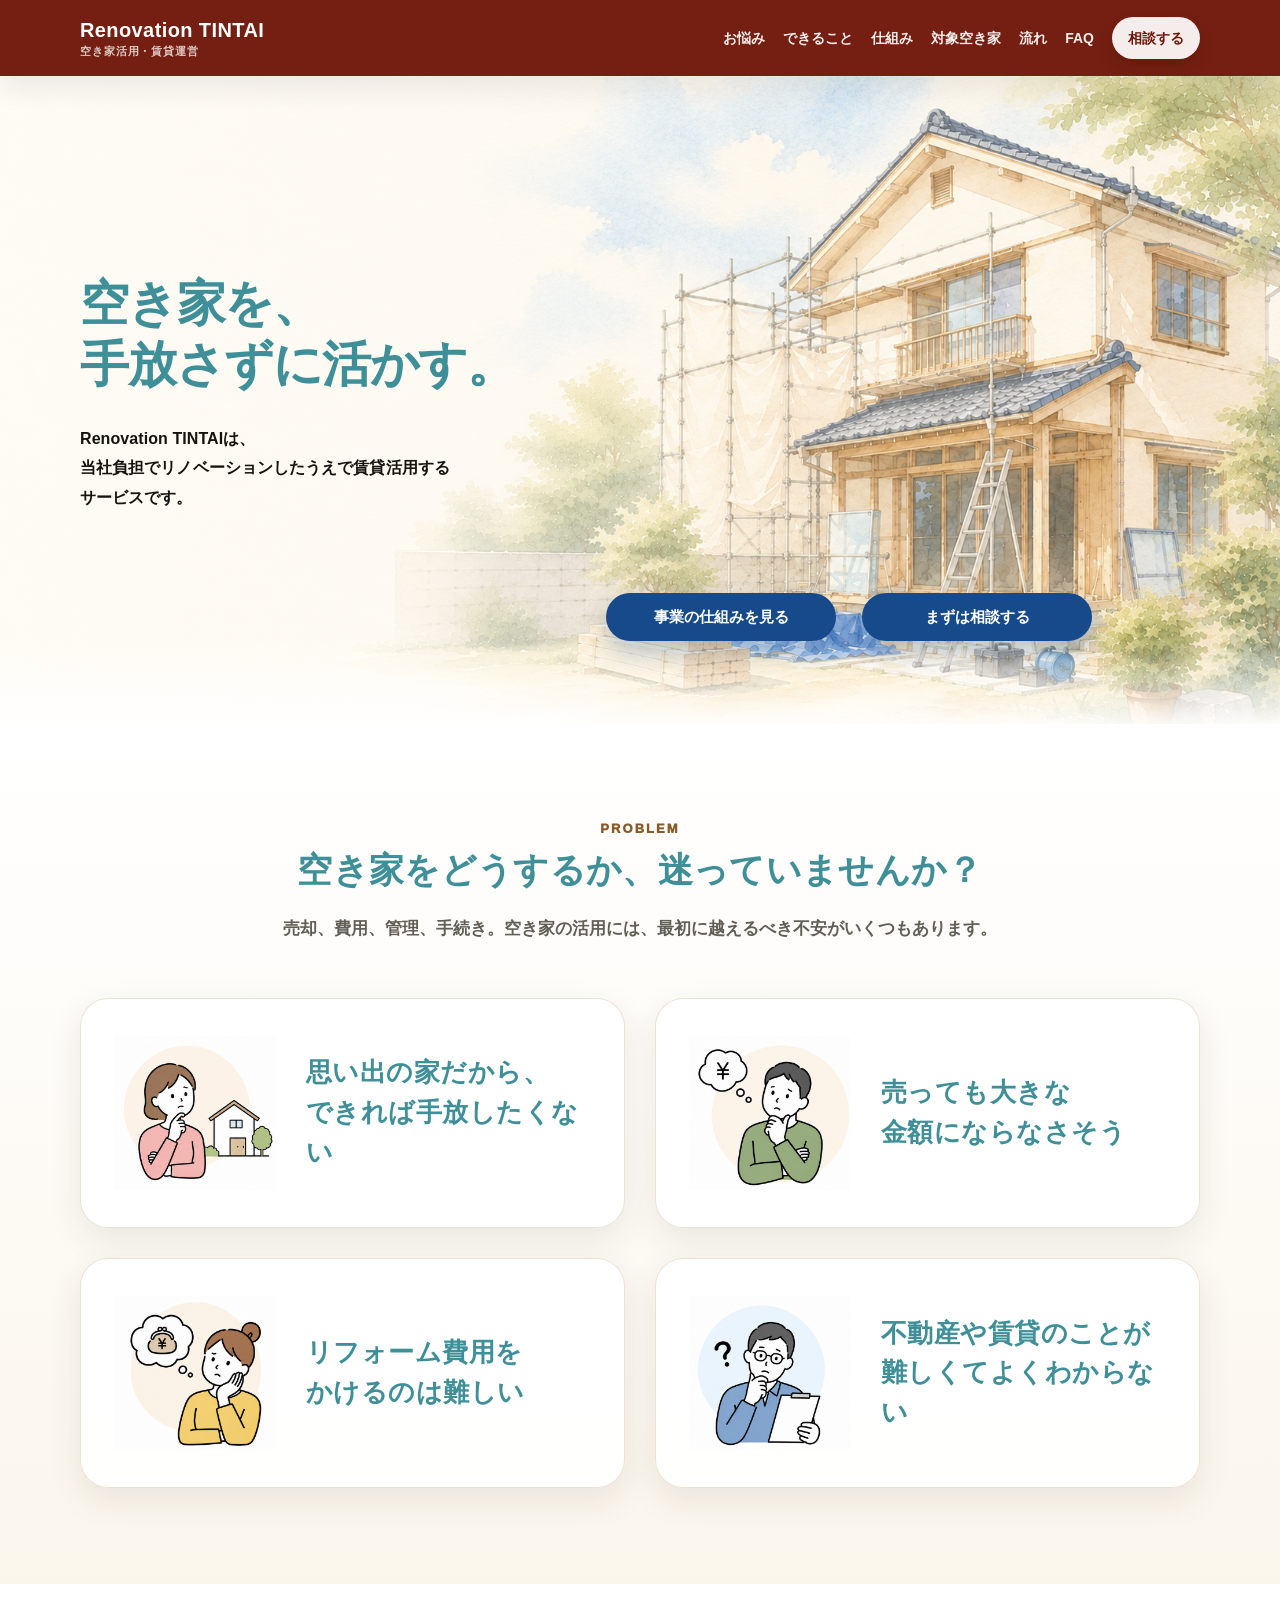
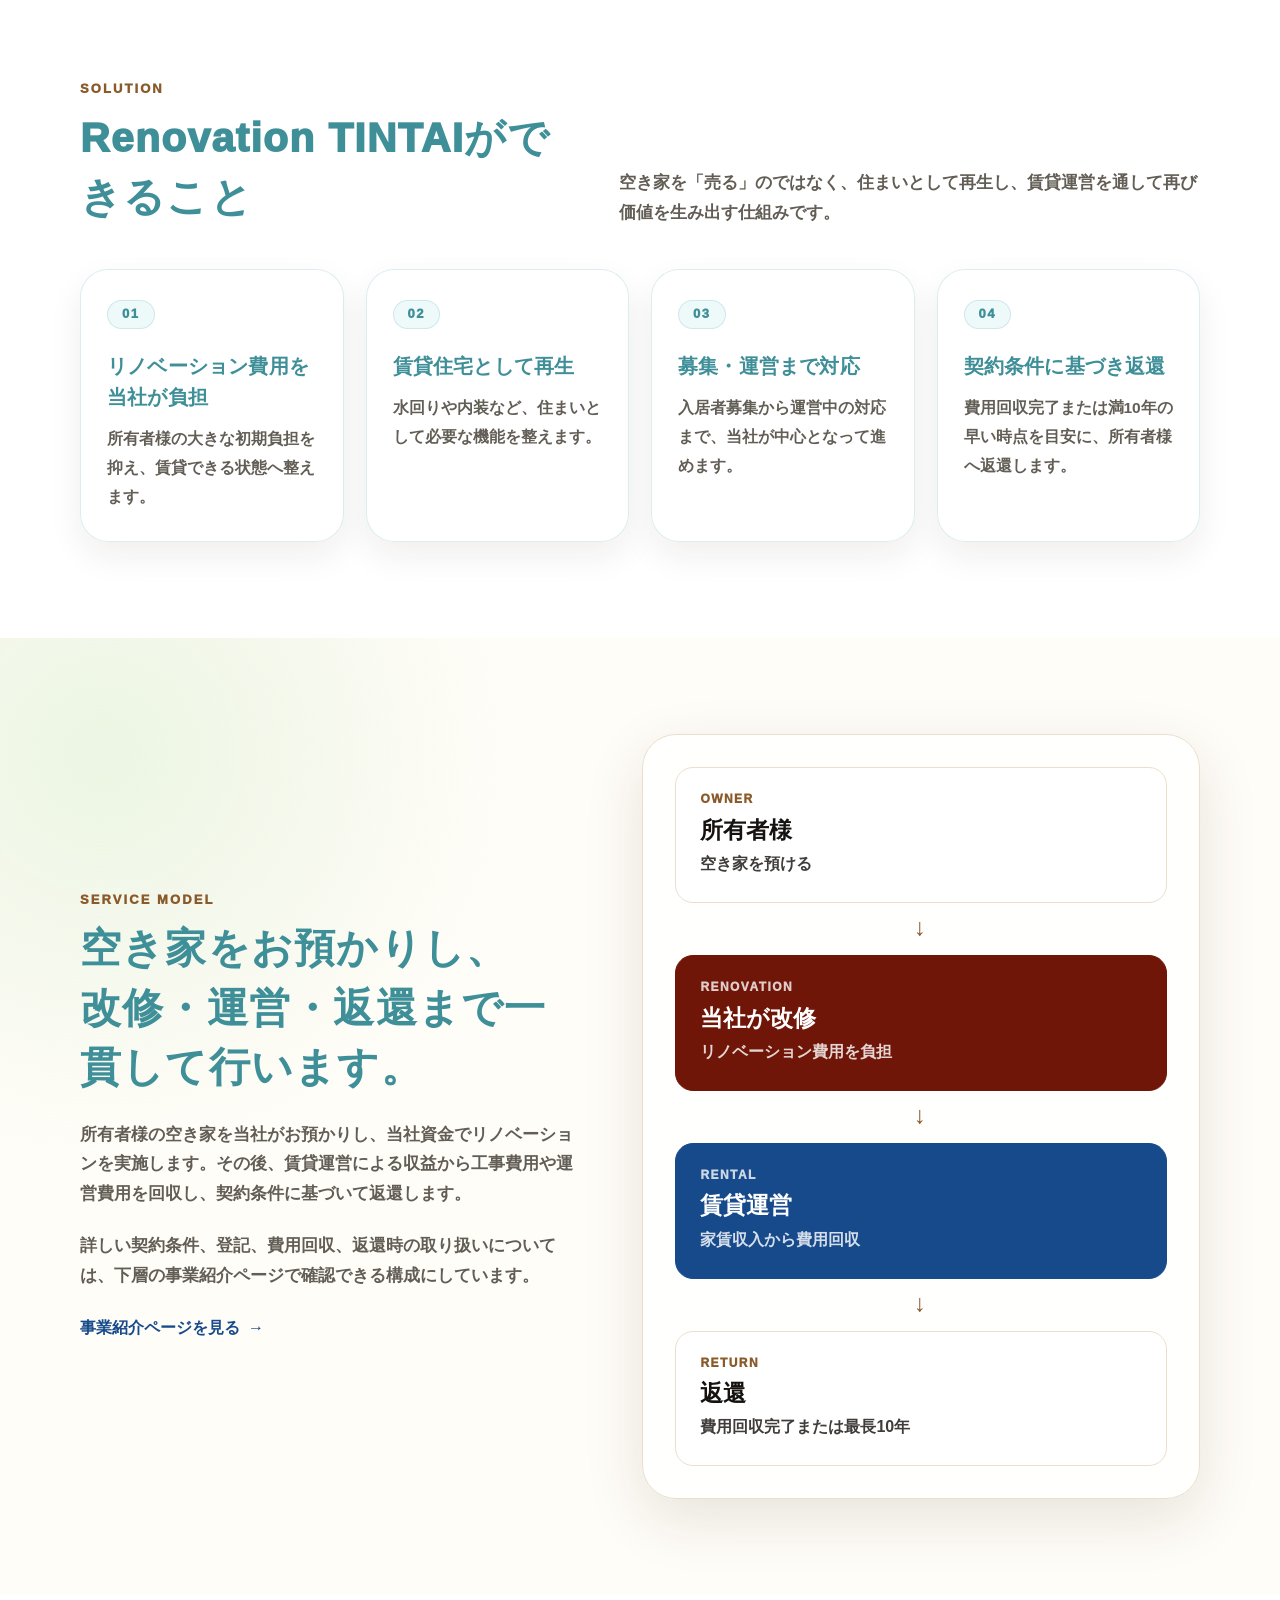
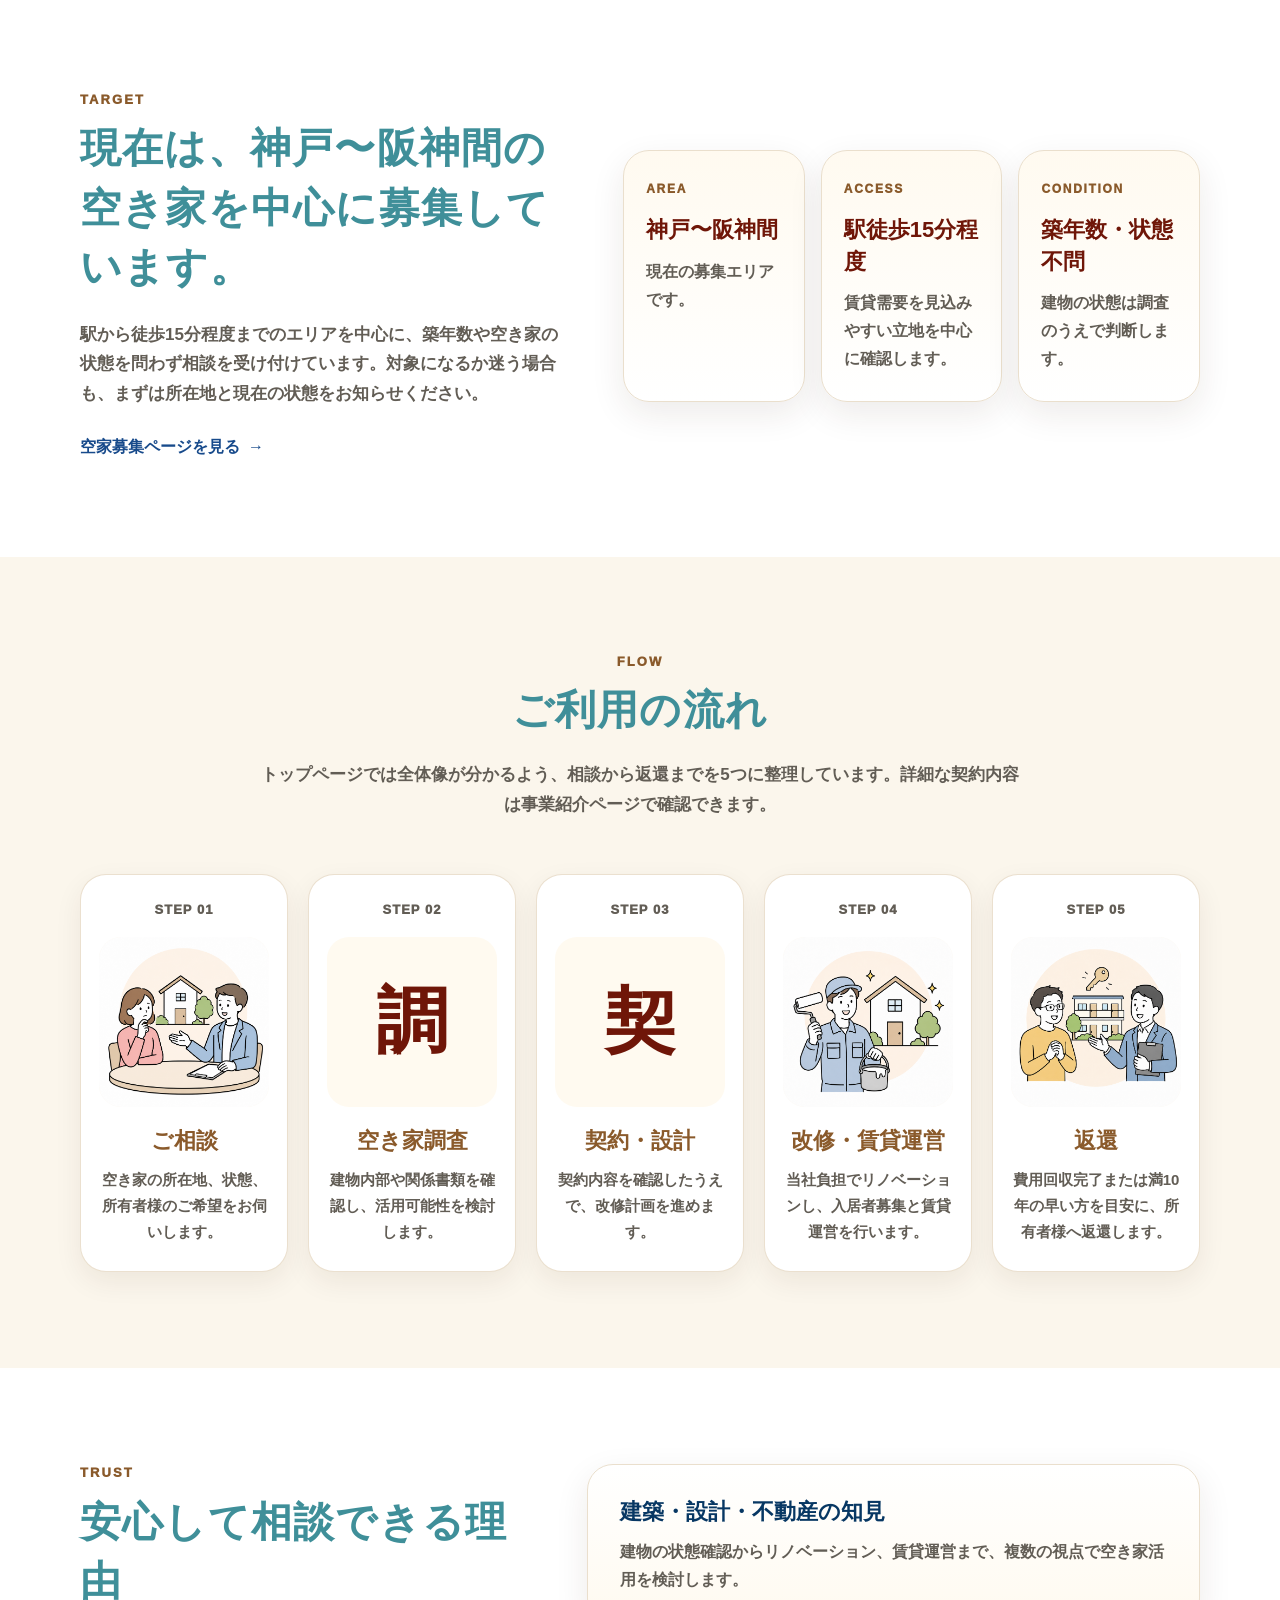
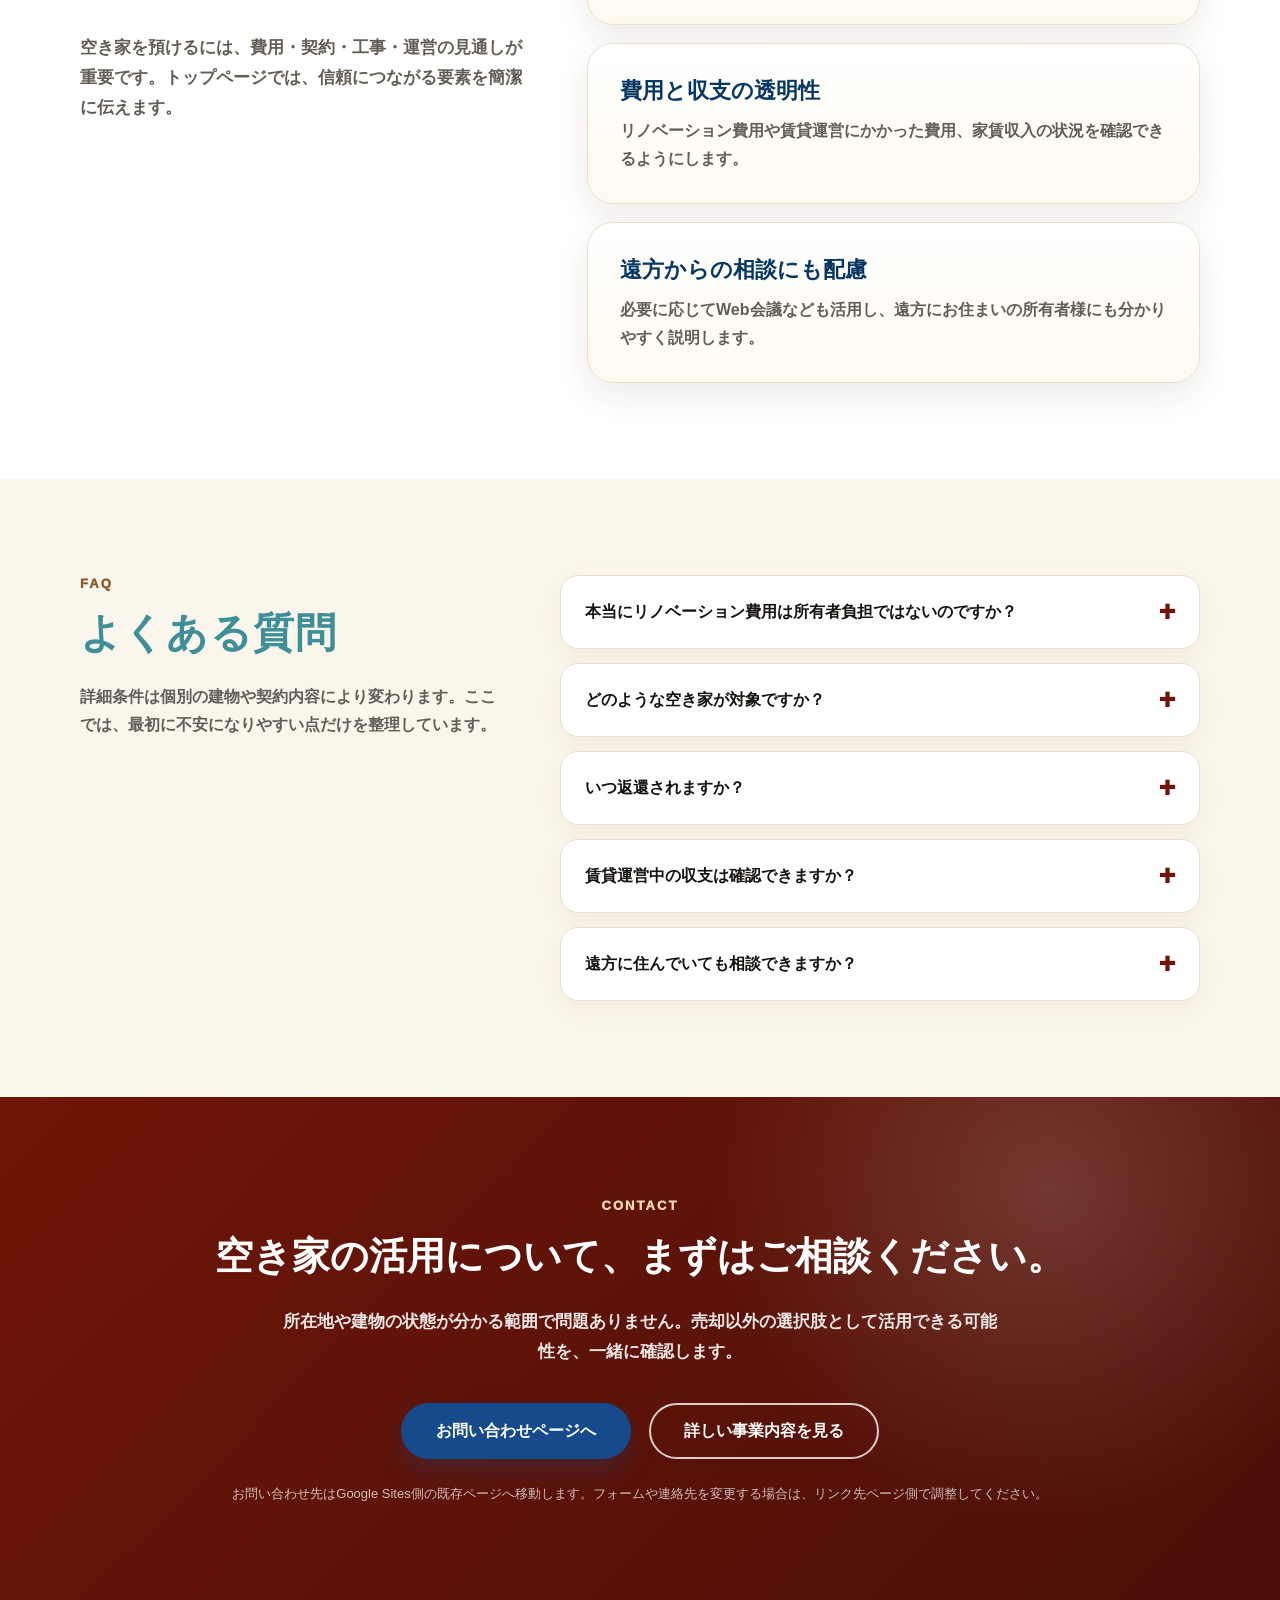
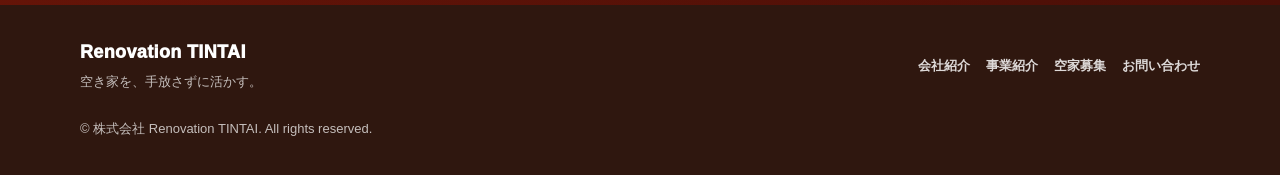
==== commit d83db409: "Add files via upload" ====
--- a/index.html
+++ b/index.html
@@ -69,7 +69,7 @@
       <div class="container">
         <div class="section-heading">
           <p class="section-kicker">PROBLEM</p>
-          <h2 class="section-title problem-title" id="problem-title"><span class="problem-title-line">空き家をどうするか、</span><span class="problem-title-line">迷っていませんか？</span></h2>
+          <h2 class="section-title problem-title" id="problem-title"><span class="problem-title-pc">空き家をどうするか、迷っていませんか？</span><span class="problem-title-sp">空き家をどうするか、<br>迷っていませんか？</span></h2>
           <p class="section-lead">
             売却、費用、管理、手続き。空き家の活用には、最初に越えるべき不安がいくつもあります。
           </p>
@@ -120,7 +120,7 @@
         </div>
 
         <div class="solution-grid">
-          <article class="solution-card highlight">
+          <article class="solution-card">
             <p class="solution-number">01</p>
             <h3>リノベーション費用を当社が負担</h3>
             <p>所有者様の大きな初期負担を抑え、賃貸できる状態へ整えます。</p>
--- a/css/style.css
+++ b/css/style.css
@@ -1798,3 +1798,180 @@
     margin-left: 0;
   }
 }
+
+/* =========================================================
+   Final adjustment v15
+   - PC problem title is a true one-line text, not split spans
+   - Tablet/smartphone keep the comma break
+   - Solution cards are unified with the same visual language
+   ========================================================= */
+
+/* Color tuning: soft teal for main headings, slightly deeper teal for card text */
+:root {
+  --color-heading: #5FAFB7;
+  --color-heading-strong: #3F8F99;
+  --color-soft-teal-bg: #eef9fa;
+  --color-soft-teal-border: rgba(95, 175, 183, 0.22);
+}
+
+.hero-title,
+.section-title,
+.problem-card p,
+.solution-card h3 {
+  color: var(--color-heading-strong);
+}
+
+/* Problem title: desktop uses one unbroken line; tablet/smartphone uses intentional two lines. */
+.problem-title {
+  word-break: keep-all;
+  overflow-wrap: normal;
+}
+
+.problem-title-pc {
+  display: inline-block;
+  white-space: nowrap;
+}
+
+.problem-title-sp {
+  display: none;
+}
+
+@media (min-width: 961px) {
+  .problem .section-heading {
+    max-width: none;
+  }
+
+  .problem-title {
+    width: fit-content;
+    max-width: 100%;
+    margin-inline: auto;
+    font-size: clamp(32px, 2.7vw, 40px);
+    line-height: 1.32;
+    letter-spacing: 0.01em;
+    white-space: nowrap;
+  }
+}
+
+@media (max-width: 960px) {
+  .problem-title-pc {
+    display: none;
+  }
+
+  .problem-title-sp {
+    display: inline;
+  }
+}
+
+/* Keep old span-control rules from earlier versions from affecting the new title markup. */
+.problem-title-line,
+.problem-title-line + .problem-title-line {
+  margin-left: 0;
+}
+
+/* Solution section: remove the one-card highlight and make all cards consistent. */
+.solution {
+  background: #ffffff;
+}
+
+.solution .split-heading {
+  align-items: end;
+}
+
+.solution-grid {
+  align-items: stretch;
+}
+
+.solution-card,
+.solution-card.highlight {
+  display: flex;
+  flex-direction: column;
+  min-height: 250px;
+  padding: 30px 26px;
+  border: 1px solid var(--color-soft-teal-border);
+  border-radius: 28px;
+  background: rgba(255, 255, 255, 0.96);
+  box-shadow: 0 14px 34px rgba(55, 35, 18, 0.07);
+}
+
+.solution-number {
+  display: inline-flex;
+  align-items: center;
+  justify-content: center;
+  width: fit-content;
+  margin: 0 0 22px;
+  padding: 5px 14px;
+  color: var(--color-heading-strong);
+  font-size: 13px;
+  line-height: 1.3;
+  font-weight: 950;
+  letter-spacing: 0.12em;
+  border: 1px solid var(--color-soft-teal-border);
+  border-radius: 999px;
+  background: var(--color-soft-teal-bg);
+}
+
+.solution-card h3 {
+  margin: 0 0 12px;
+  font-size: 20px;
+  line-height: 1.55;
+  font-weight: 900;
+  letter-spacing: 0.01em;
+}
+
+.solution-card p:not(.solution-number) {
+  margin: 0;
+  color: var(--color-muted);
+  font-size: 15.5px;
+  line-height: 1.85;
+  font-weight: 650;
+}
+
+@media (min-width: 961px) and (max-width: 1180px) {
+  .solution-grid {
+    grid-template-columns: repeat(4, minmax(0, 1fr));
+    gap: 18px;
+  }
+
+  .solution-card,
+  .solution-card.highlight {
+    padding: 26px 22px;
+  }
+
+  .solution-card h3 {
+    font-size: 18px;
+  }
+
+  .solution-card p:not(.solution-number) {
+    font-size: 14.5px;
+  }
+}
+
+@media (min-width: 700px) and (max-width: 960px) {
+  .solution-grid {
+    grid-template-columns: repeat(2, minmax(0, 1fr)) !important;
+    gap: 22px !important;
+  }
+
+  .solution-card,
+  .solution-card.highlight {
+    min-height: 220px;
+    padding: 28px 24px;
+  }
+}
+
+@media (max-width: 699px) {
+  .solution-grid {
+    grid-template-columns: 1fr !important;
+  }
+
+  .solution-card,
+  .solution-card.highlight {
+    min-height: auto;
+    padding: 26px 22px;
+    border-radius: 22px;
+  }
+
+  .solution-card h3 {
+    font-size: 19px;
+  }
+}
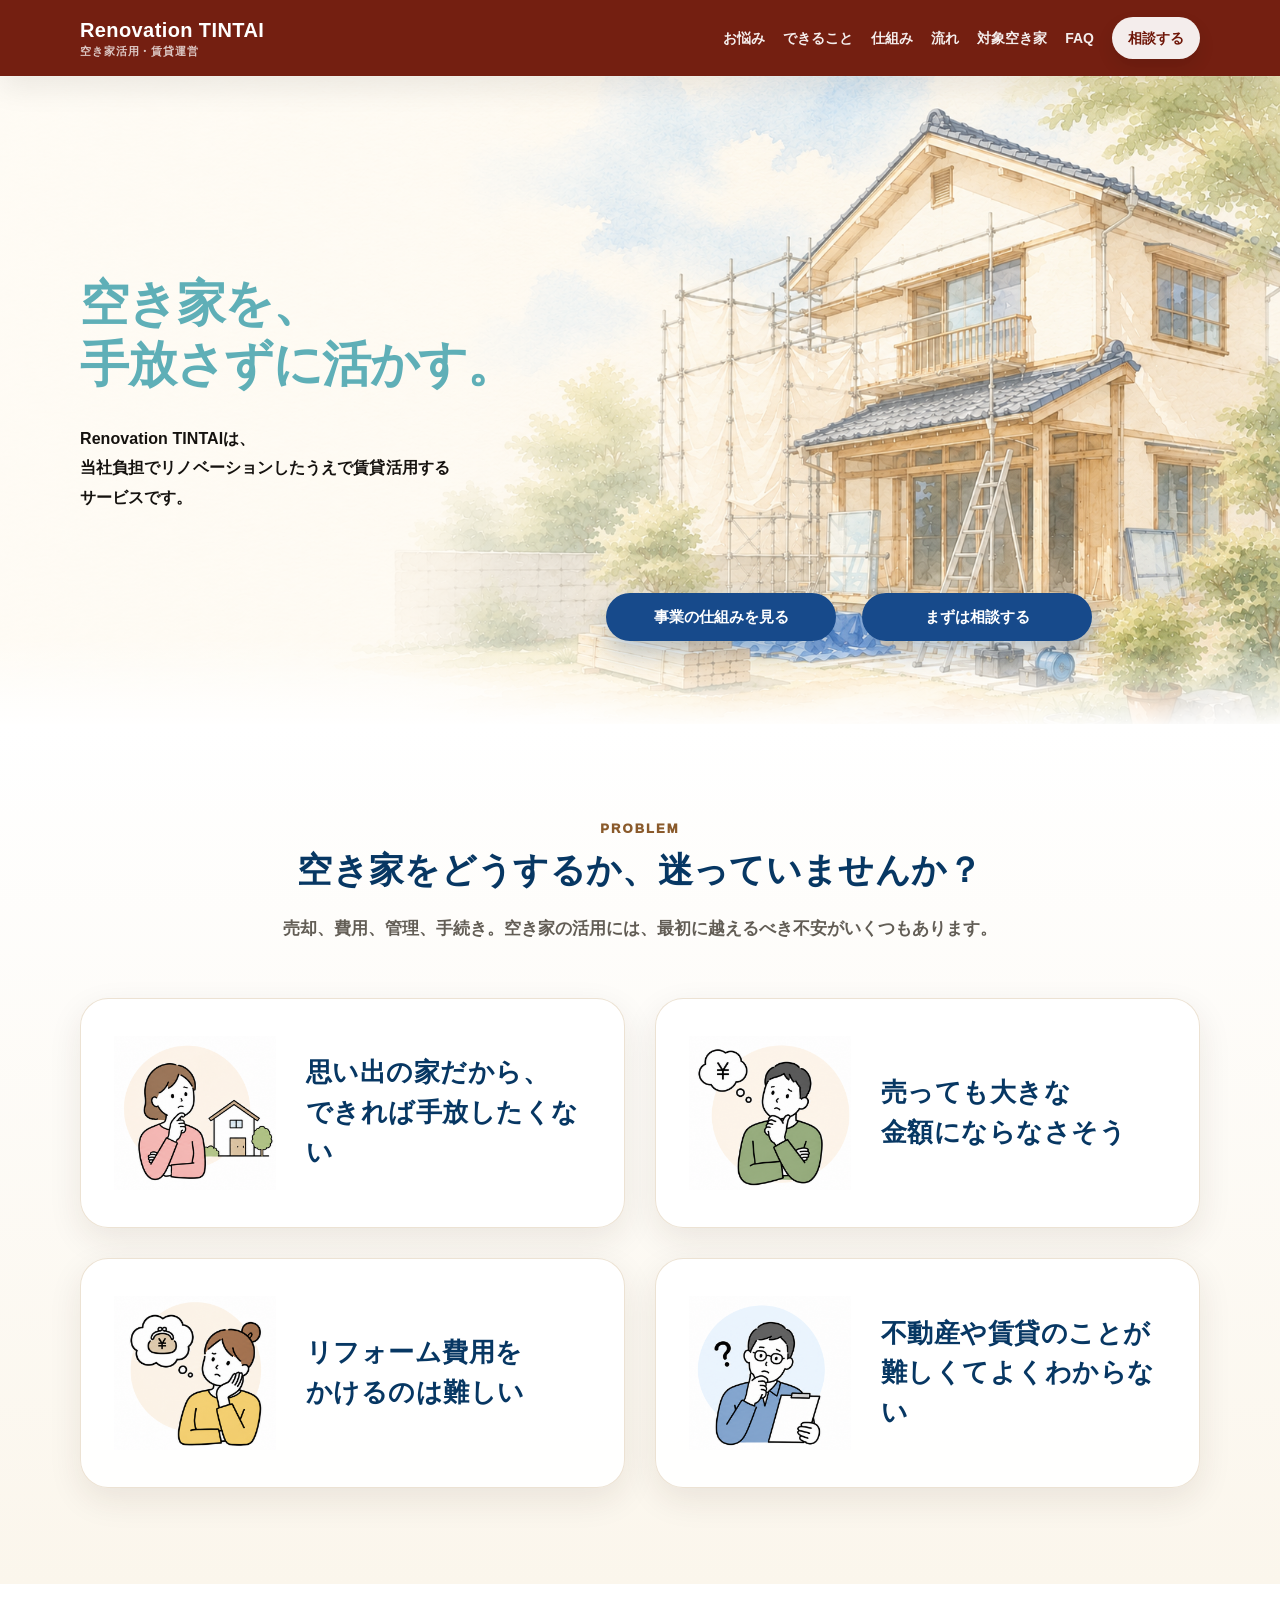
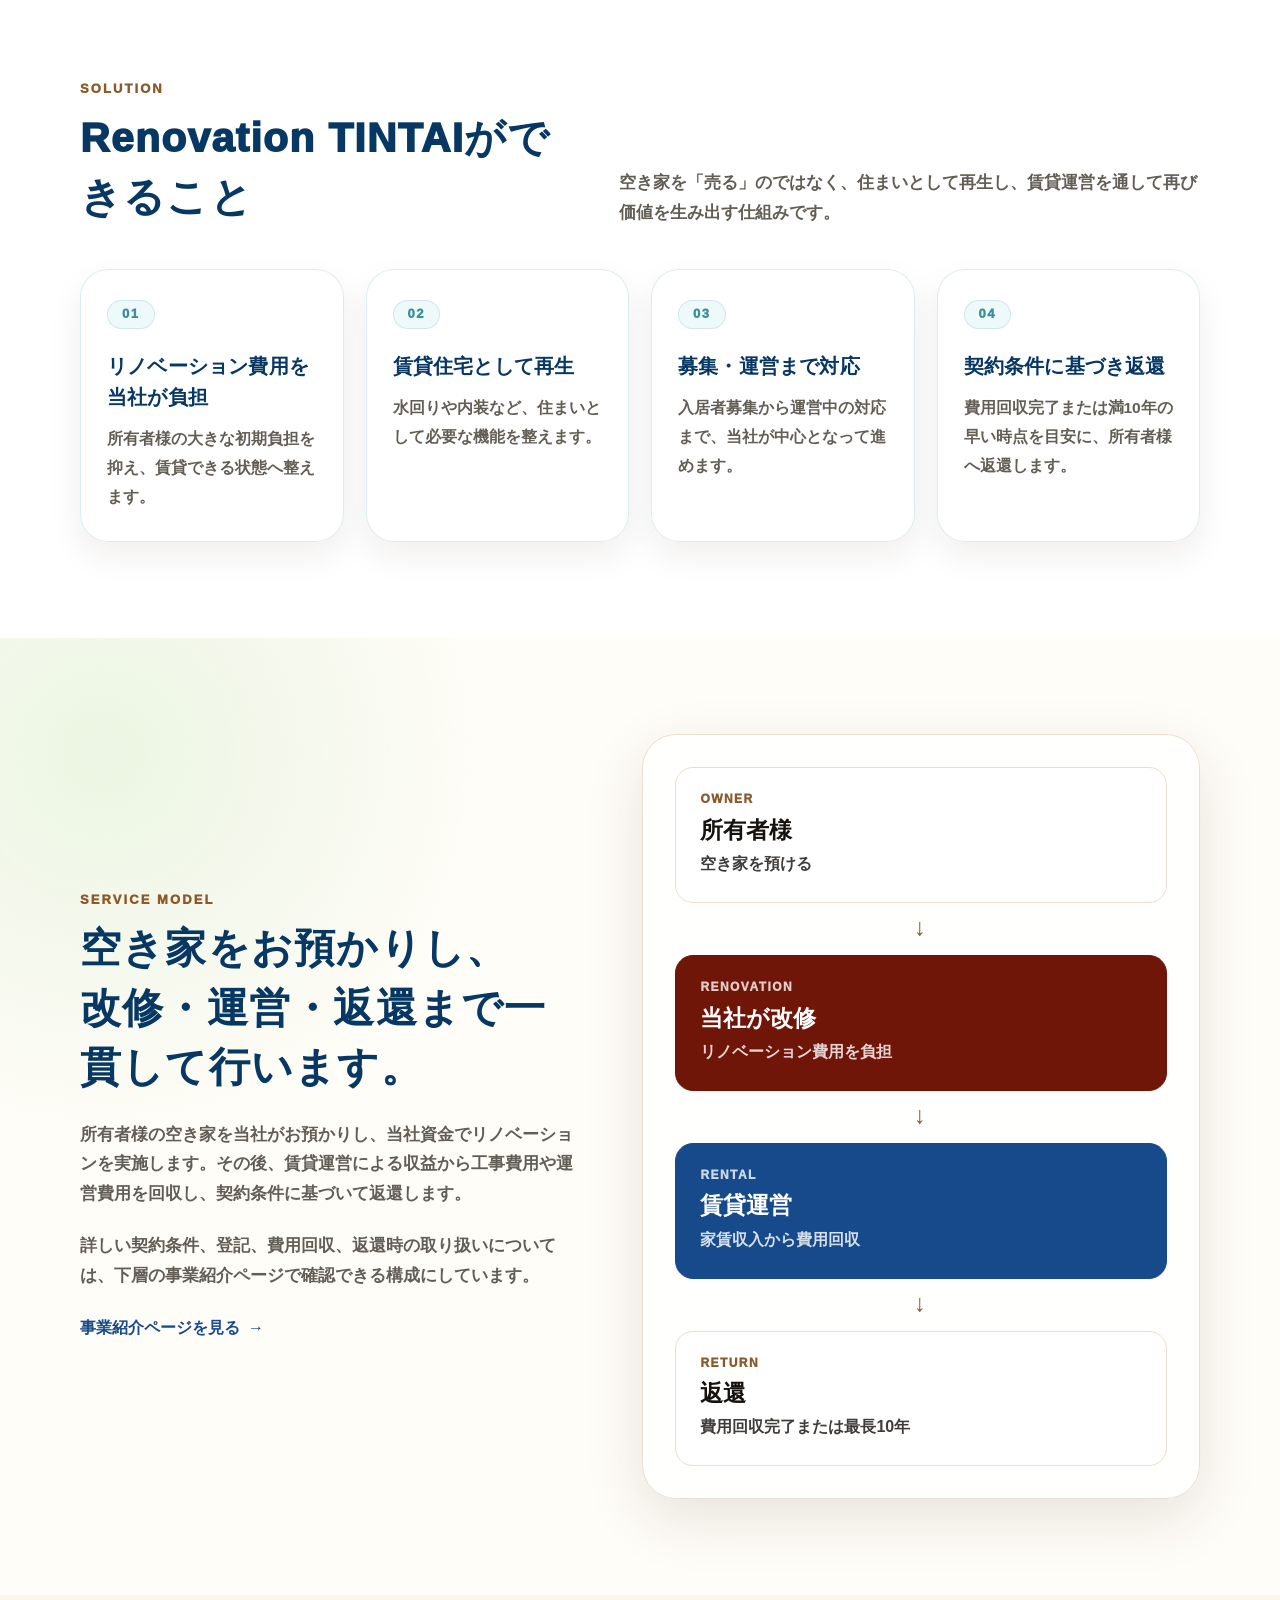
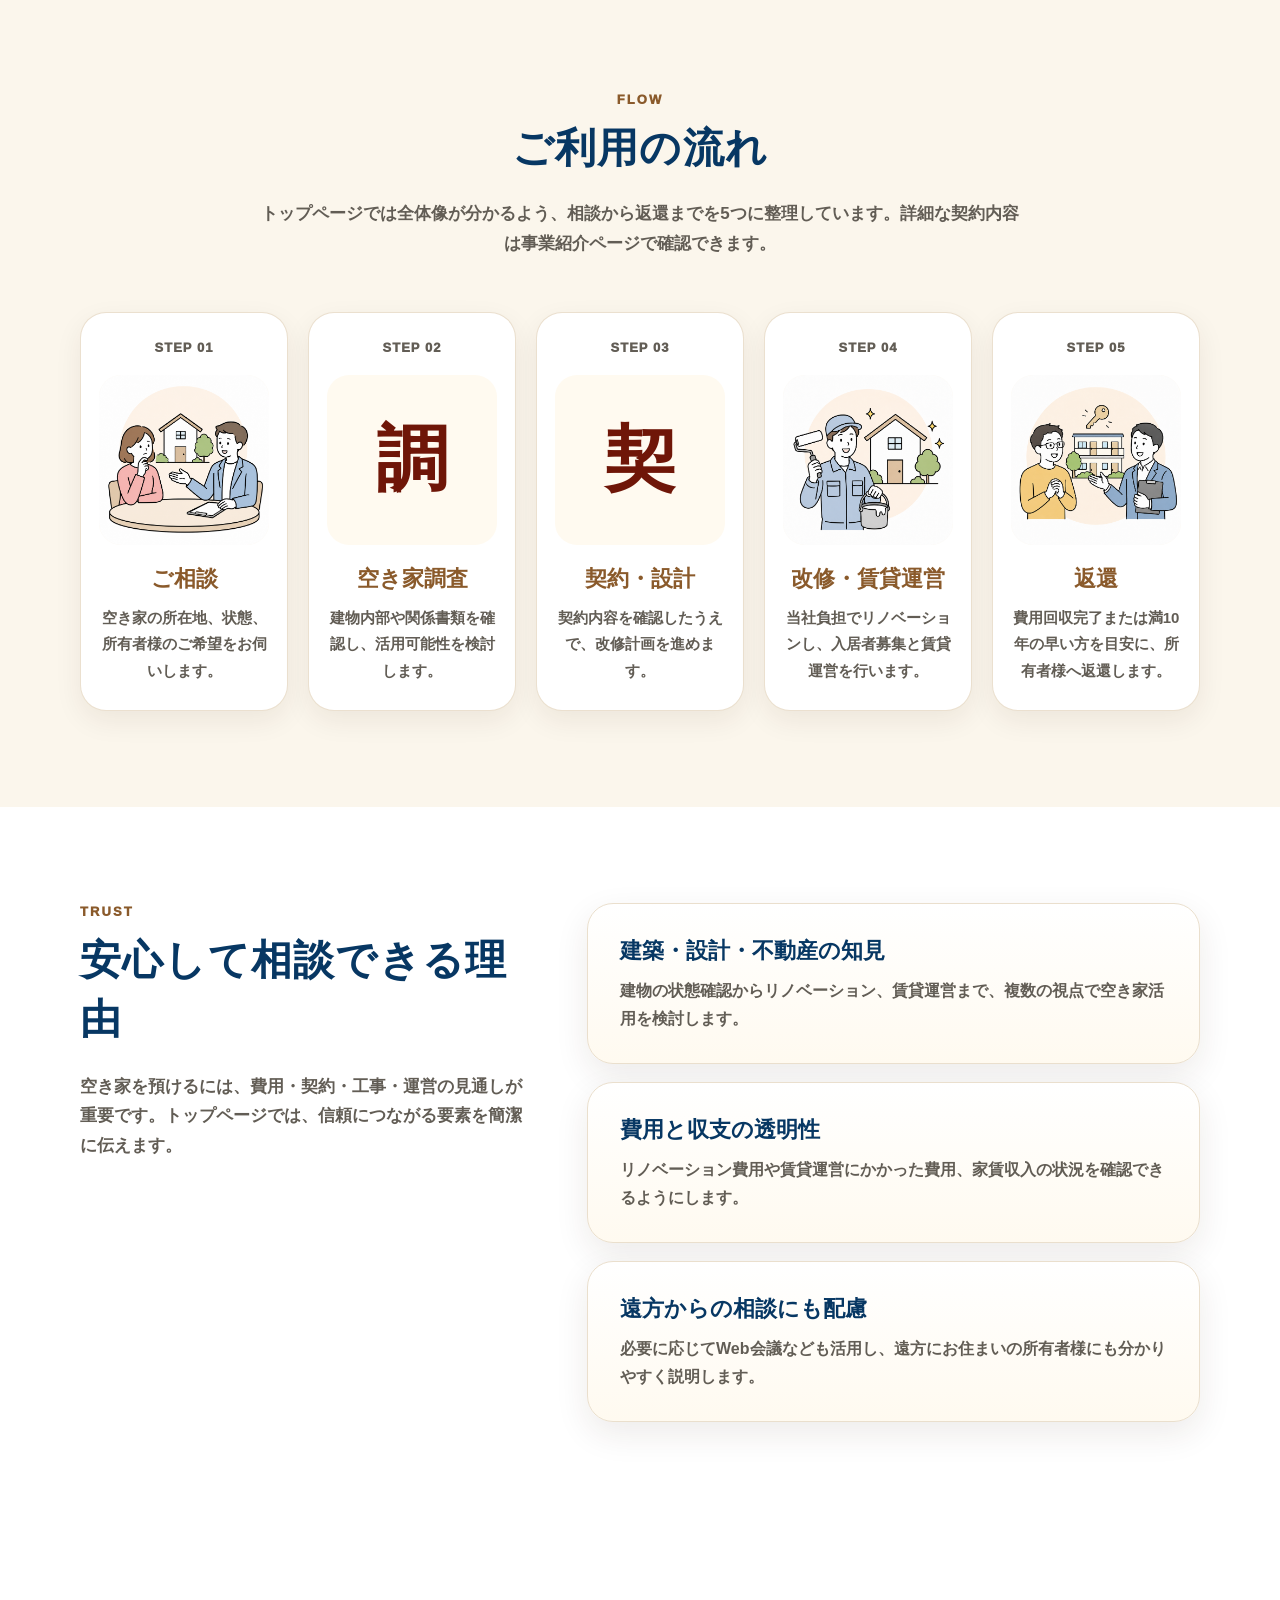
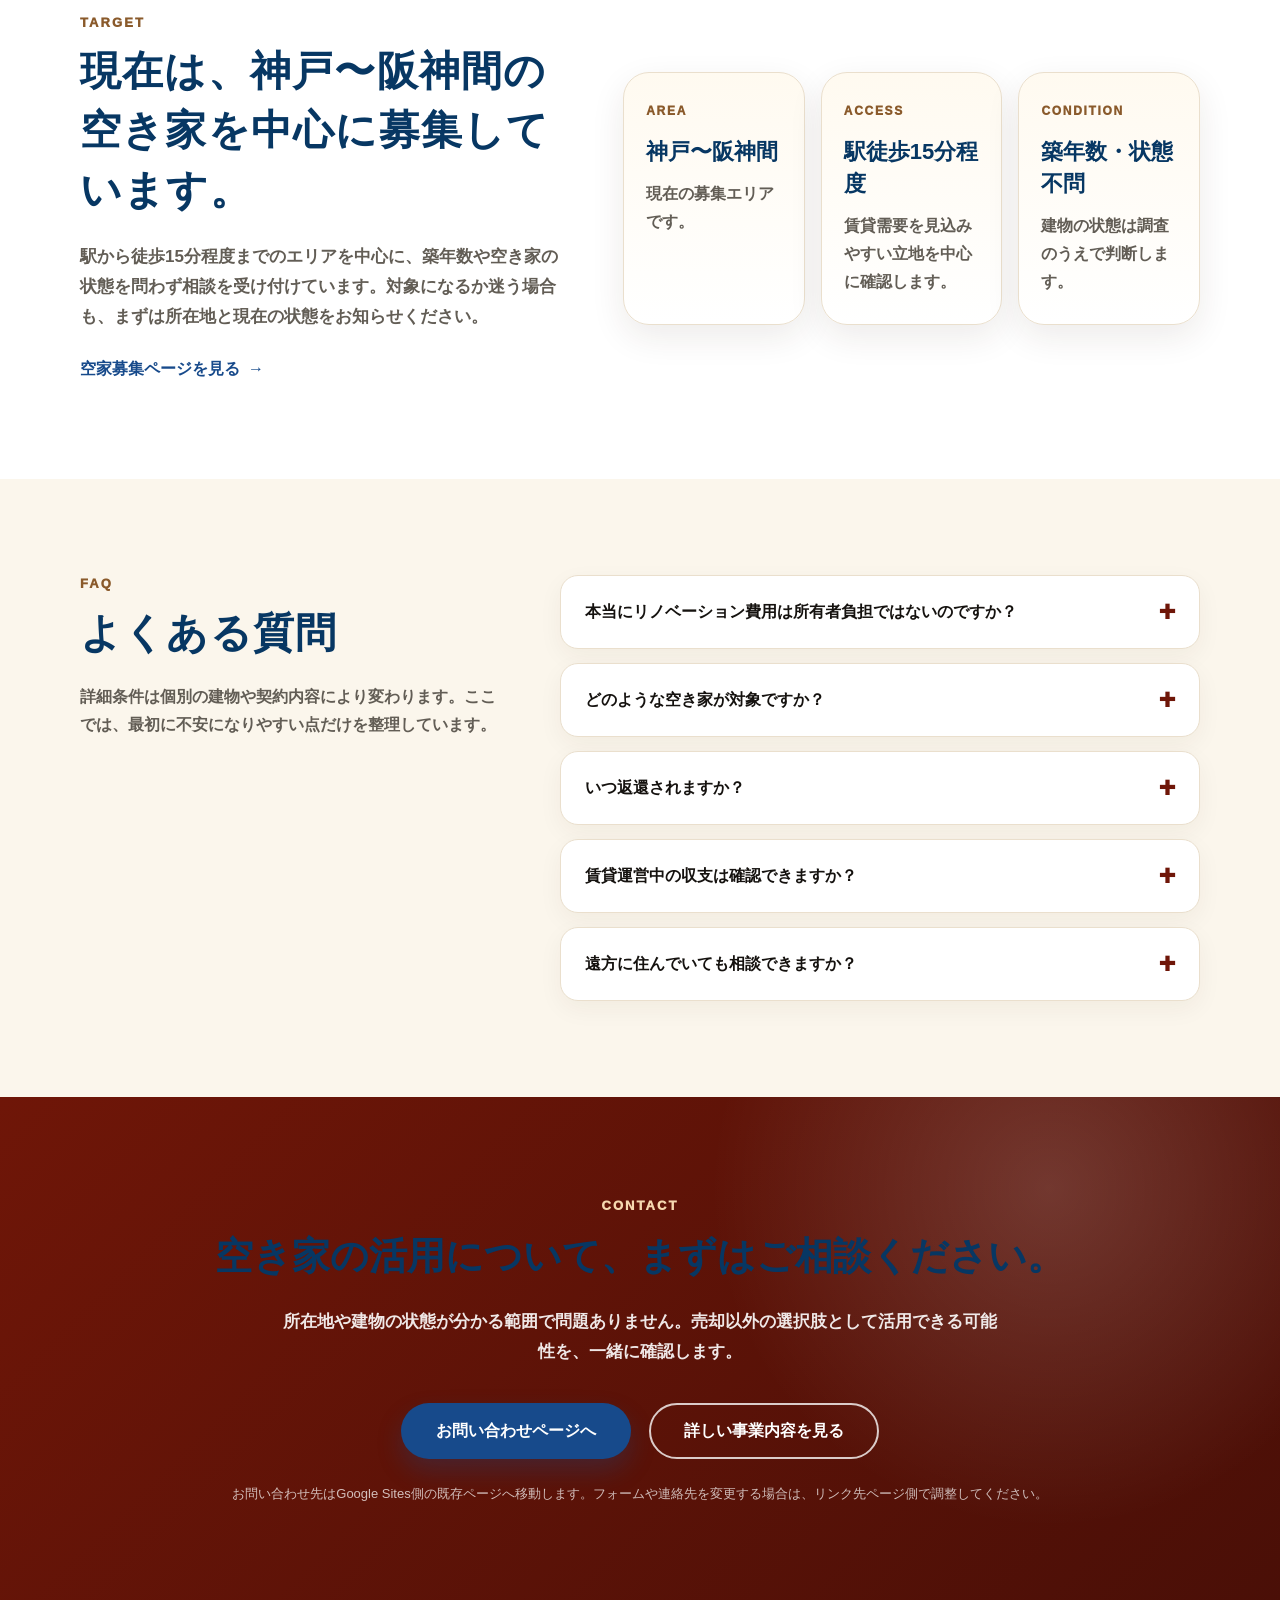
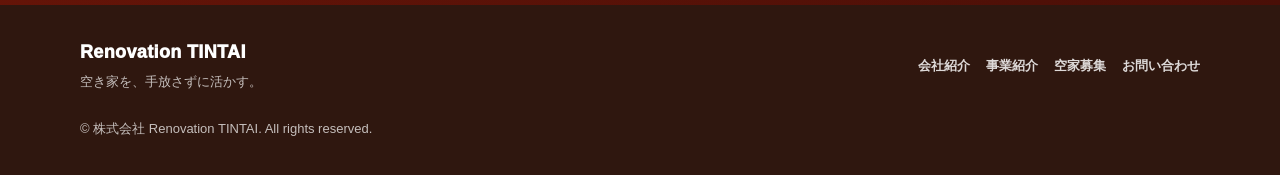
==== commit cc3288a3: "Add files via upload" ====
--- a/index.html
+++ b/index.html
@@ -35,8 +35,8 @@
         <a href="#problem">お悩み</a>
         <a href="#solution">できること</a>
         <a href="#service">仕組み</a>
+        <a href="#flow">流れ</a>
         <a href="#target">対象空き家</a>
-        <a href="#flow">流れ</a>
         <a href="#faq">FAQ</a>
         <a class="nav-cta" href="https://www.renovationtintai.com/お問い合わせ" target="_top">相談する</a>
       </nav>
@@ -192,39 +192,6 @@
       </div>
     </section>
 
-    <section class="section target" id="target" aria-labelledby="target-title">
-      <div class="container target-inner">
-        <div class="target-copy">
-          <p class="section-kicker">TARGET</p>
-          <h2 class="section-title" id="target-title">現在は、神戸〜阪神間の空き家を中心に募集しています。</h2>
-          <p>
-            駅から徒歩15分程度までのエリアを中心に、築年数や空き家の状態を問わず相談を受け付けています。対象になるか迷う場合も、まずは所在地と現在の状態をお知らせください。
-          </p>
-          <a class="text-link" href="https://www.renovationtintai.com/空家募集" target="_top">空家募集ページを見る</a>
-        </div>
-
-        <div class="target-cards" aria-label="対象となる空き家の目安">
-          <article class="target-card">
-            <span>AREA</span>
-            <h3>神戸〜阪神間</h3>
-            <p>現在の募集エリアです。</p>
-          </article>
-
-          <article class="target-card">
-            <span>ACCESS</span>
-            <h3>駅徒歩15分程度</h3>
-            <p>賃貸需要を見込みやすい立地を中心に確認します。</p>
-          </article>
-
-          <article class="target-card">
-            <span>CONDITION</span>
-            <h3>築年数・状態不問</h3>
-            <p>建物の状態は調査のうえで判断します。</p>
-          </article>
-        </div>
-      </div>
-    </section>
-
     <section class="section flow" id="flow" aria-labelledby="flow-title">
       <div class="container">
         <div class="section-heading">
@@ -303,6 +270,39 @@
       </div>
     </section>
 
+    <section class="section target" id="target" aria-labelledby="target-title">
+      <div class="container target-inner">
+        <div class="target-copy">
+          <p class="section-kicker">TARGET</p>
+          <h2 class="section-title" id="target-title">現在は、神戸〜阪神間の空き家を中心に募集しています。</h2>
+          <p>
+            駅から徒歩15分程度までのエリアを中心に、築年数や空き家の状態を問わず相談を受け付けています。対象になるか迷う場合も、まずは所在地と現在の状態をお知らせください。
+          </p>
+          <a class="text-link" href="https://www.renovationtintai.com/空家募集" target="_top">空家募集ページを見る</a>
+        </div>
+
+        <div class="target-cards" aria-label="対象となる空き家の目安">
+          <article class="target-card">
+            <span>AREA</span>
+            <h3>神戸〜阪神間</h3>
+            <p>現在の募集エリアです。</p>
+          </article>
+
+          <article class="target-card">
+            <span>ACCESS</span>
+            <h3>駅徒歩15分程度</h3>
+            <p>賃貸需要を見込みやすい立地を中心に確認します。</p>
+          </article>
+
+          <article class="target-card">
+            <span>CONDITION</span>
+            <h3>築年数・状態不問</h3>
+            <p>建物の状態は調査のうえで判断します。</p>
+          </article>
+        </div>
+      </div>
+    </section>
+
     <section class="section faq" id="faq" aria-labelledby="faq-title">
       <div class="container faq-inner">
         <div class="faq-heading">
--- a/css/style.css
+++ b/css/style.css
@@ -1975,3 +1975,50 @@
     font-size: 19px;
   }
 }
+
+/* =========================================================
+   Final adjustment v16
+   - Limit the soft teal heading color to the first-view title only
+   - Restore section titles and card headings to dark navy for readability
+   ========================================================= */
+:root {
+  --color-hero-heading: #5FAFB7;
+  --color-section-heading: #073763;
+}
+
+.hero-title {
+  color: var(--color-hero-heading);
+}
+
+.section-title,
+.solution-card h3,
+.problem-card p,
+.flow-card h3,
+.target-card h3,
+.trust-card h3,
+.faq-heading .section-title,
+.cta-title {
+  color: var(--color-section-heading);
+}
+
+/* Keep small English labels warm brown, not teal. */
+.section-kicker {
+  color: var(--color-brown);
+}
+
+@media (max-width: 699px) {
+  .hero-title {
+    color: var(--color-hero-heading);
+  }
+
+  .section-title,
+  .solution-card h3,
+  .problem-card p,
+  .flow-card h3,
+  .target-card h3,
+  .trust-card h3,
+  .faq-heading .section-title,
+  .cta-title {
+    color: var(--color-section-heading);
+  }
+}
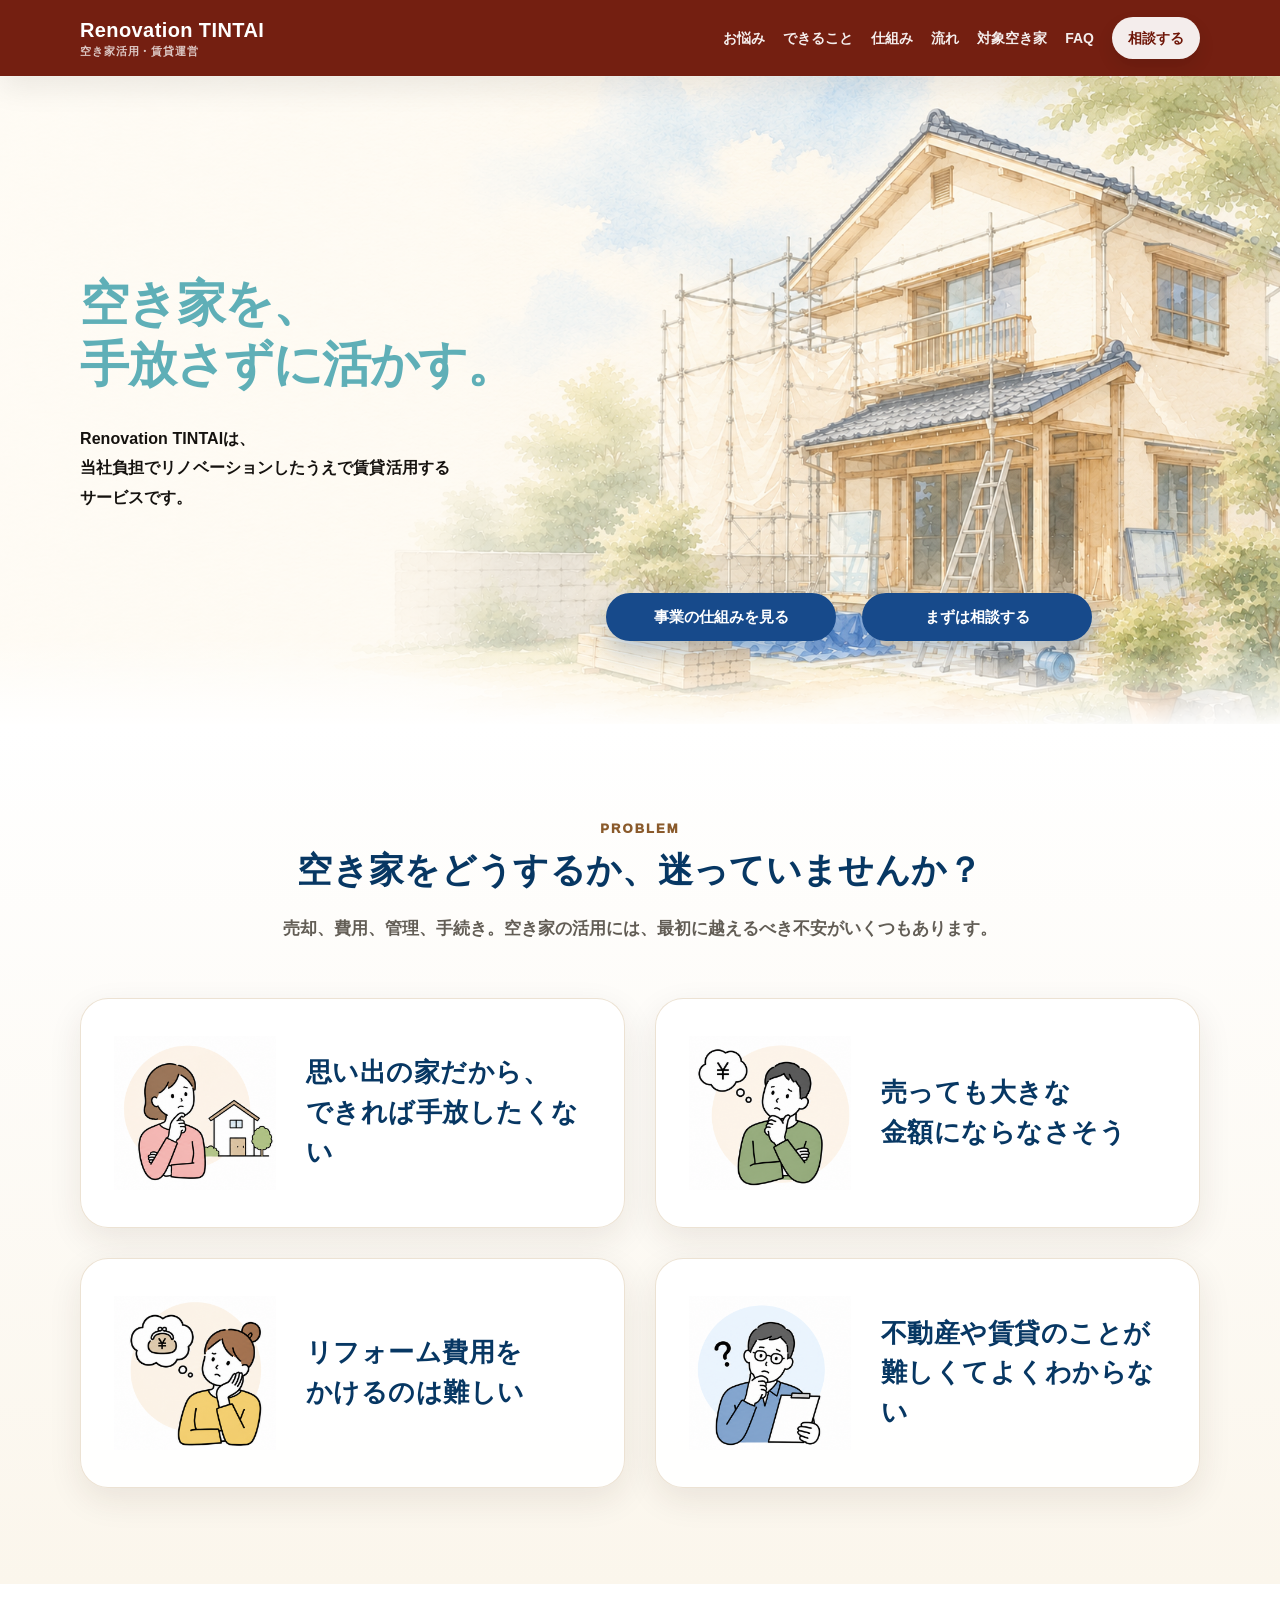
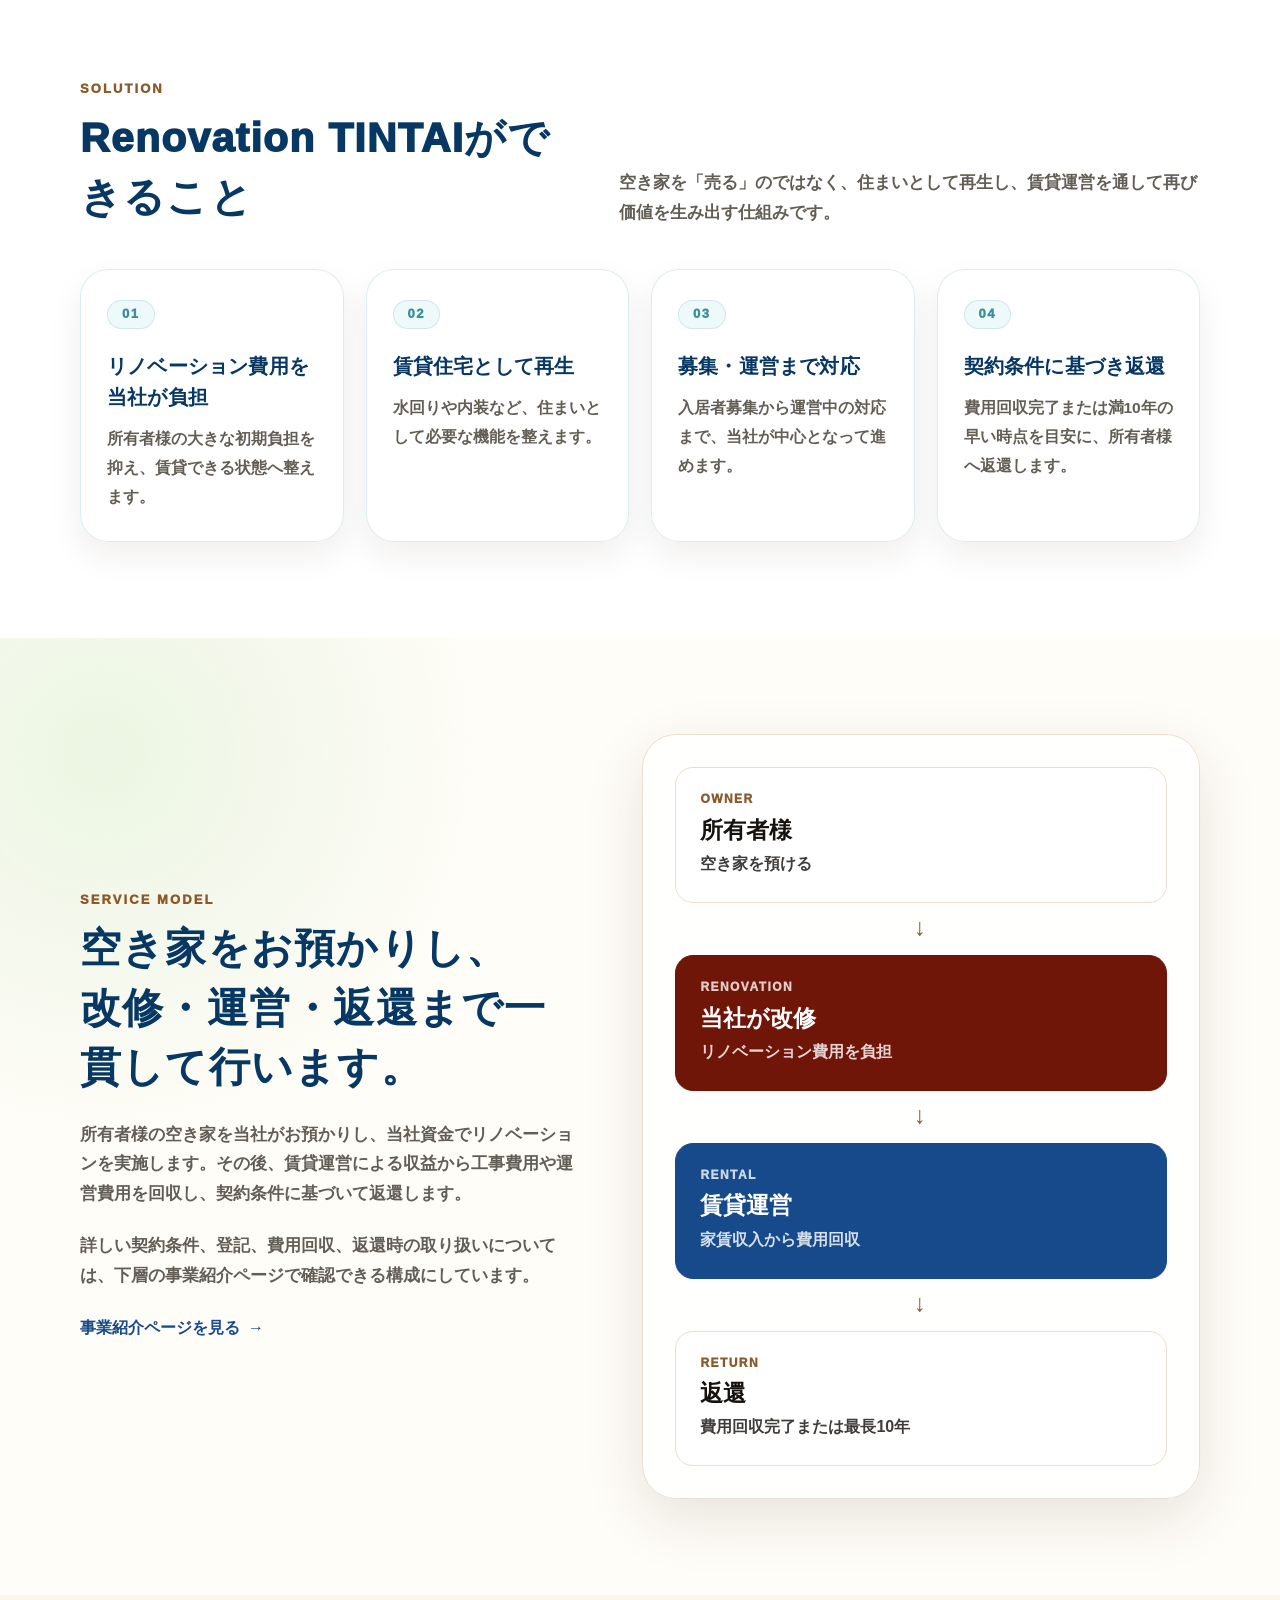
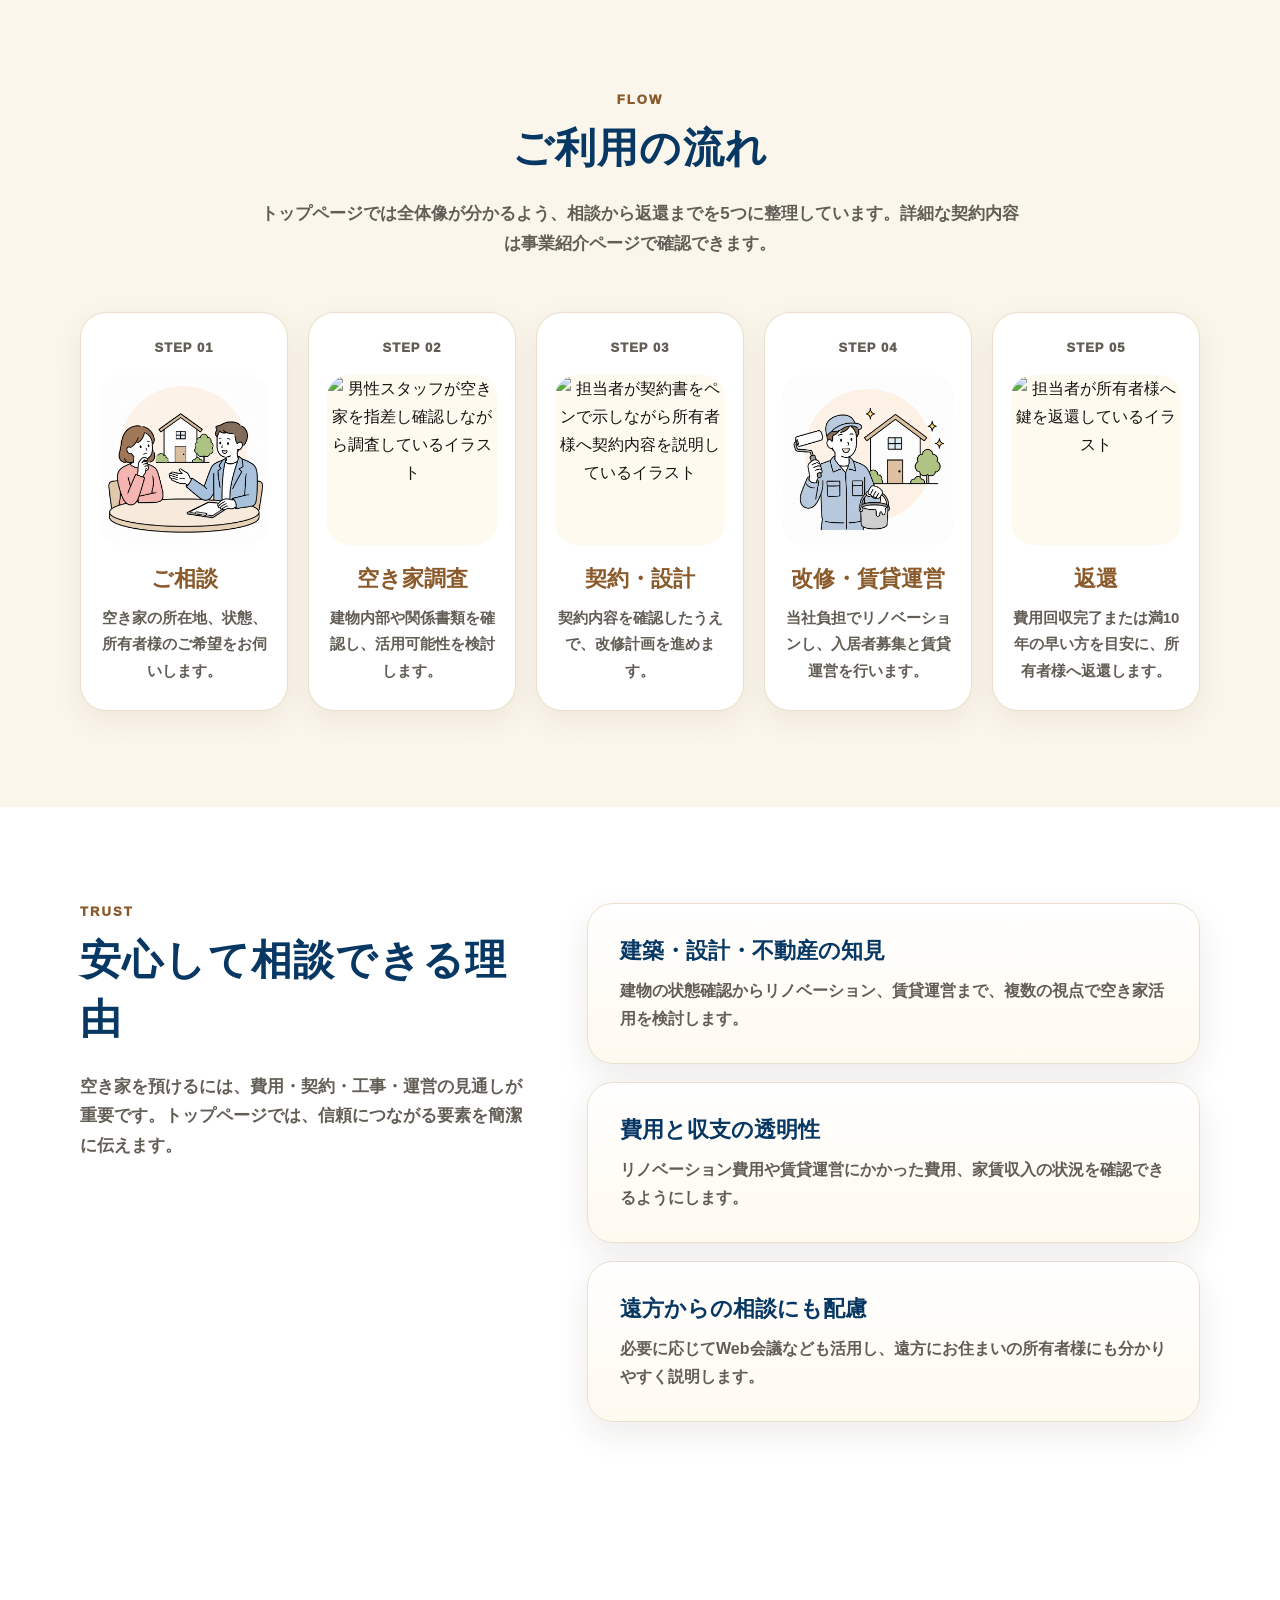
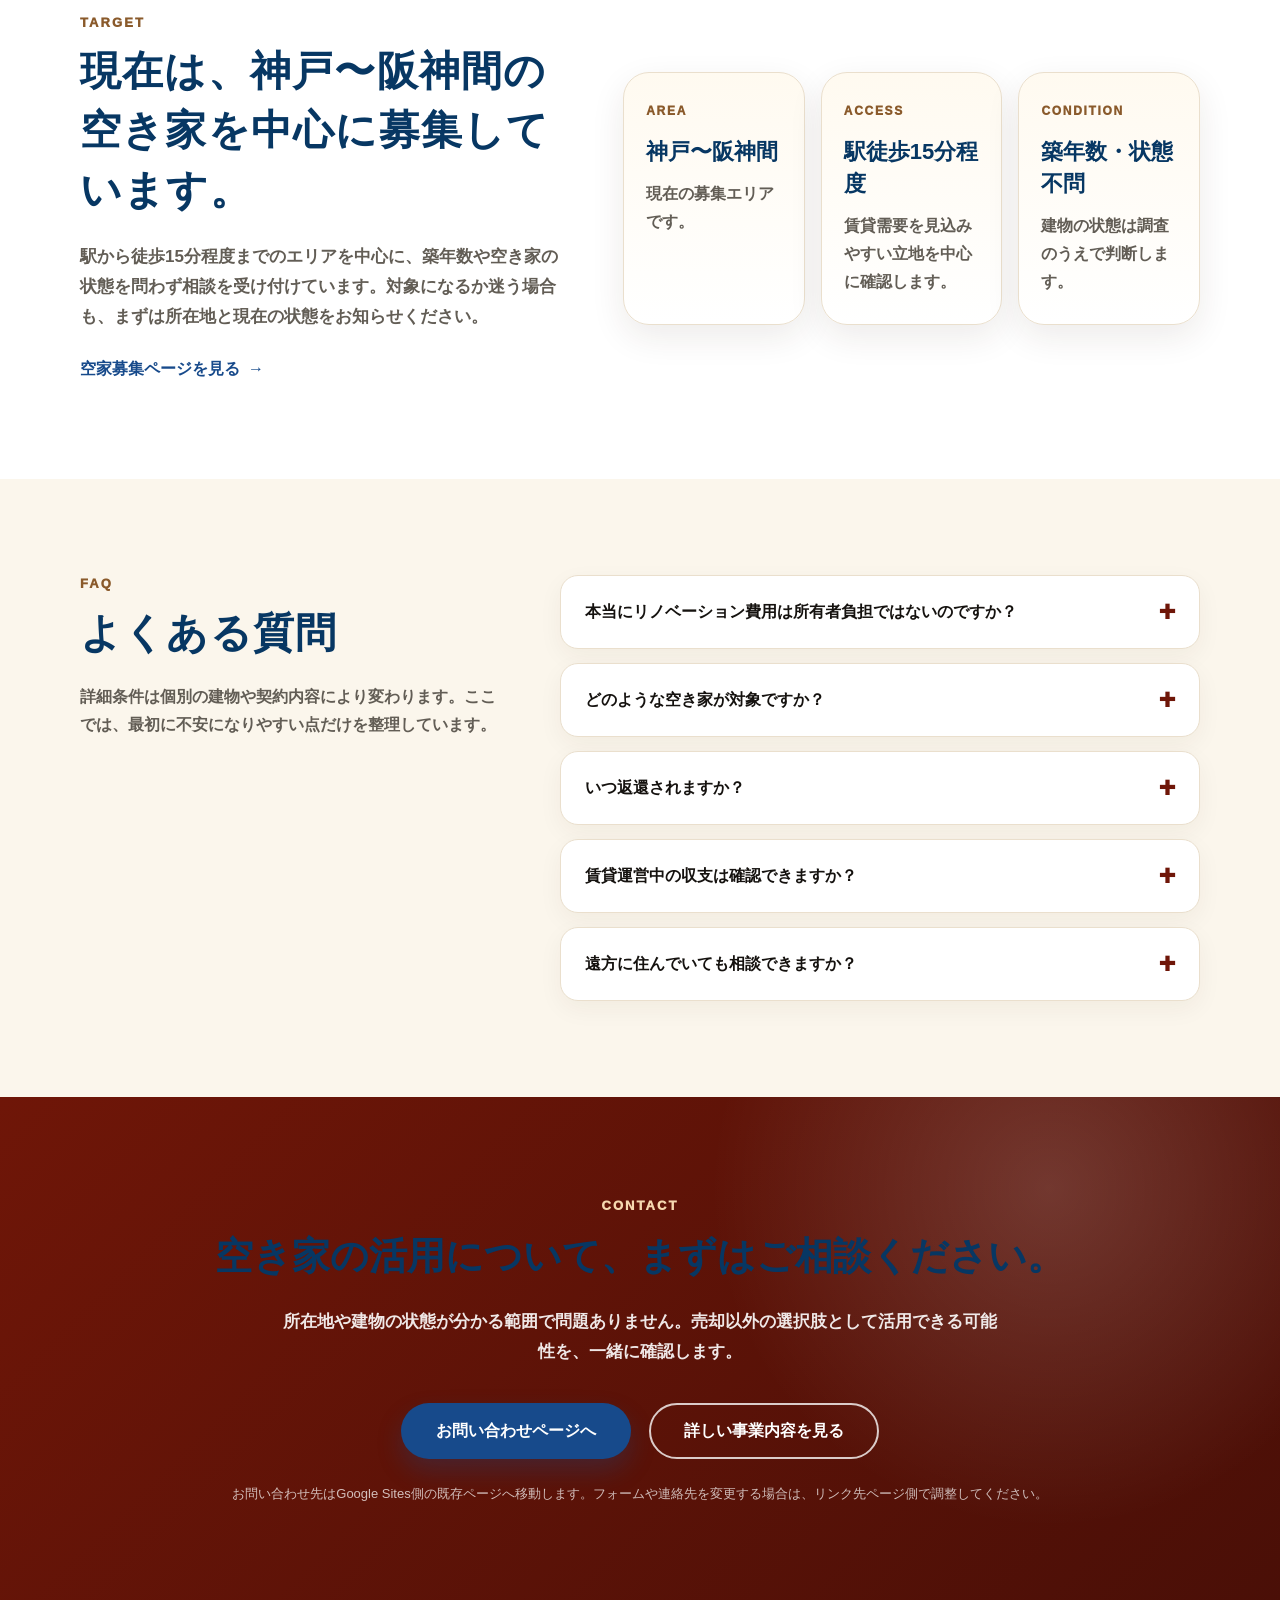
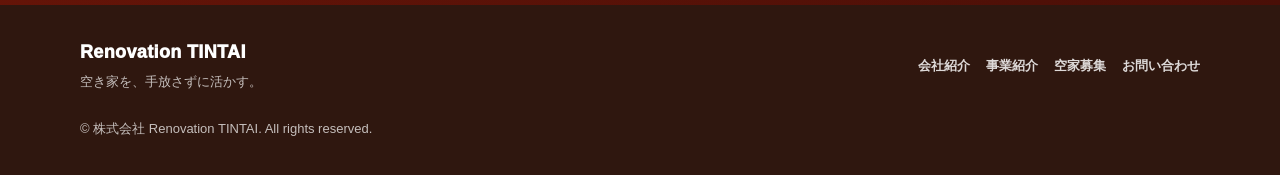
==== commit cd7727f1: "Add files via upload" ====
--- a/index.html
+++ b/index.html
@@ -212,14 +212,14 @@
 
           <article class="step-card">
             <p class="step-label">STEP 02</p>
-            <div class="step-plain" aria-hidden="true">調</div>
+            <img class="step-image" src="images/step-02-investigation.png" alt="男性スタッフが空き家を指差し確認しながら調査しているイラスト">
             <h3>空き家調査</h3>
             <p>建物内部や関係書類を確認し、活用可能性を検討します。</p>
           </article>
 
           <article class="step-card">
             <p class="step-label">STEP 03</p>
-            <div class="step-plain" aria-hidden="true">契</div>
+            <img class="step-image" src="images/step-03-contract-design.png" alt="担当者が契約書をペンで示しながら所有者様へ契約内容を説明しているイラスト">
             <h3>契約・設計</h3>
             <p>契約内容を確認したうえで、改修計画を進めます。</p>
           </article>
@@ -233,7 +233,7 @@
 
           <article class="step-card">
             <p class="step-label">STEP 05</p>
-            <img class="step-image" src="images/step-03-management.png" alt="賃貸物件の前で担当者が所有者様に説明しているイラスト">
+            <img class="step-image" src="images/step-05-return.png" alt="担当者が所有者様へ鍵を返還しているイラスト">
             <h3>返還</h3>
             <p>費用回収完了または満10年の早い方を目安に、所有者様へ返還します。</p>
           </article>
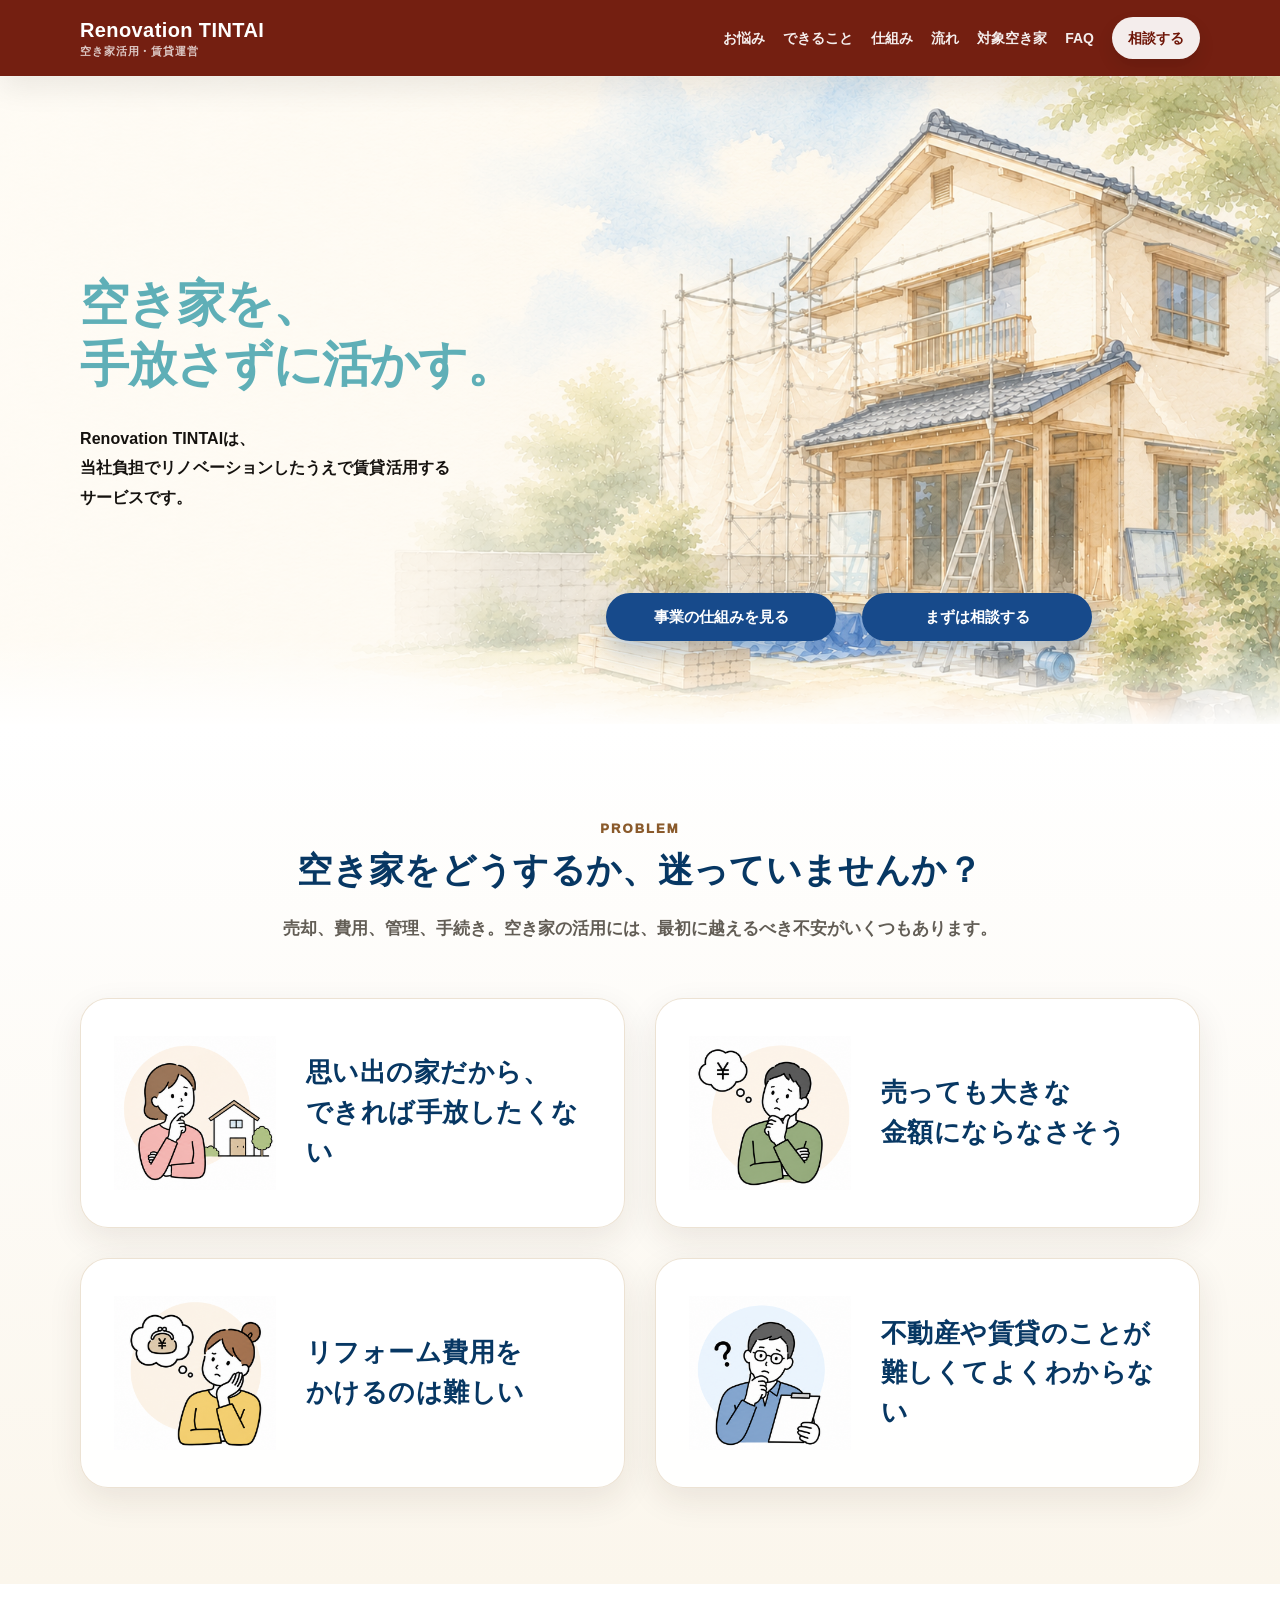
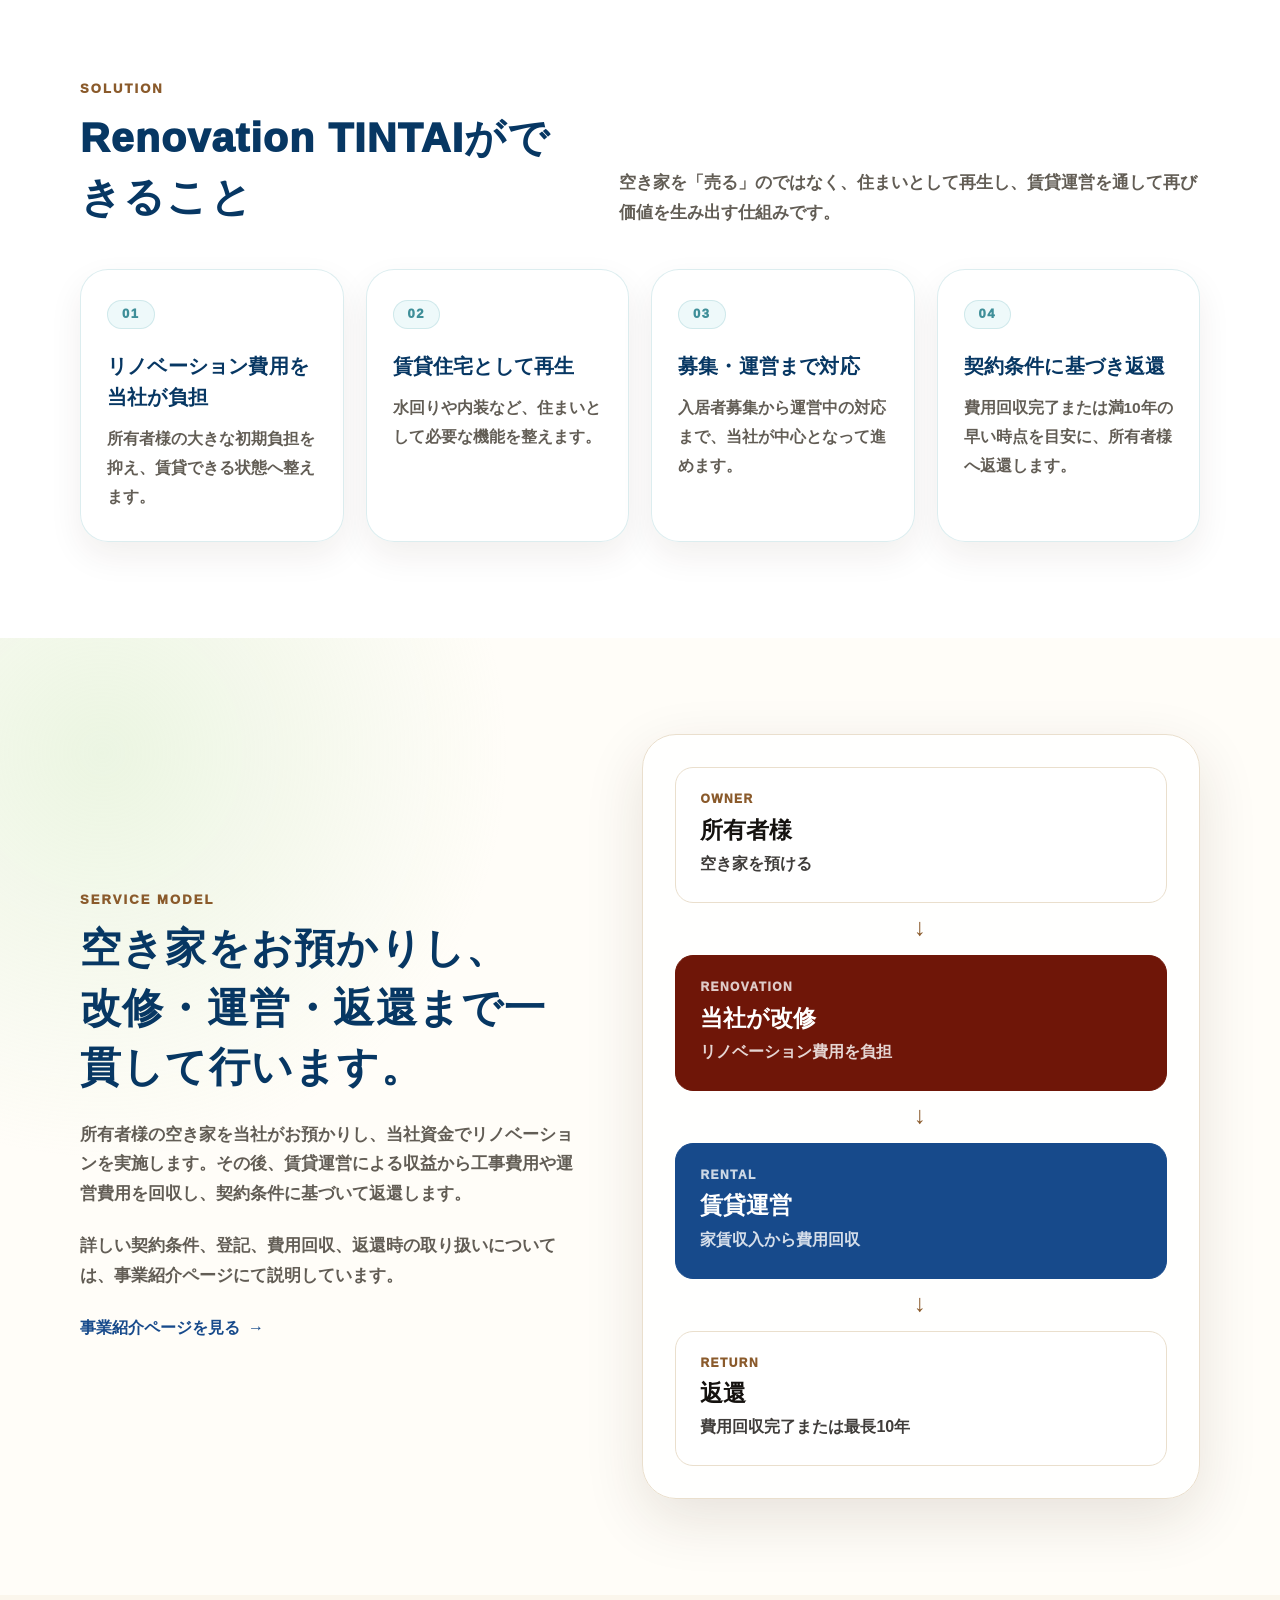
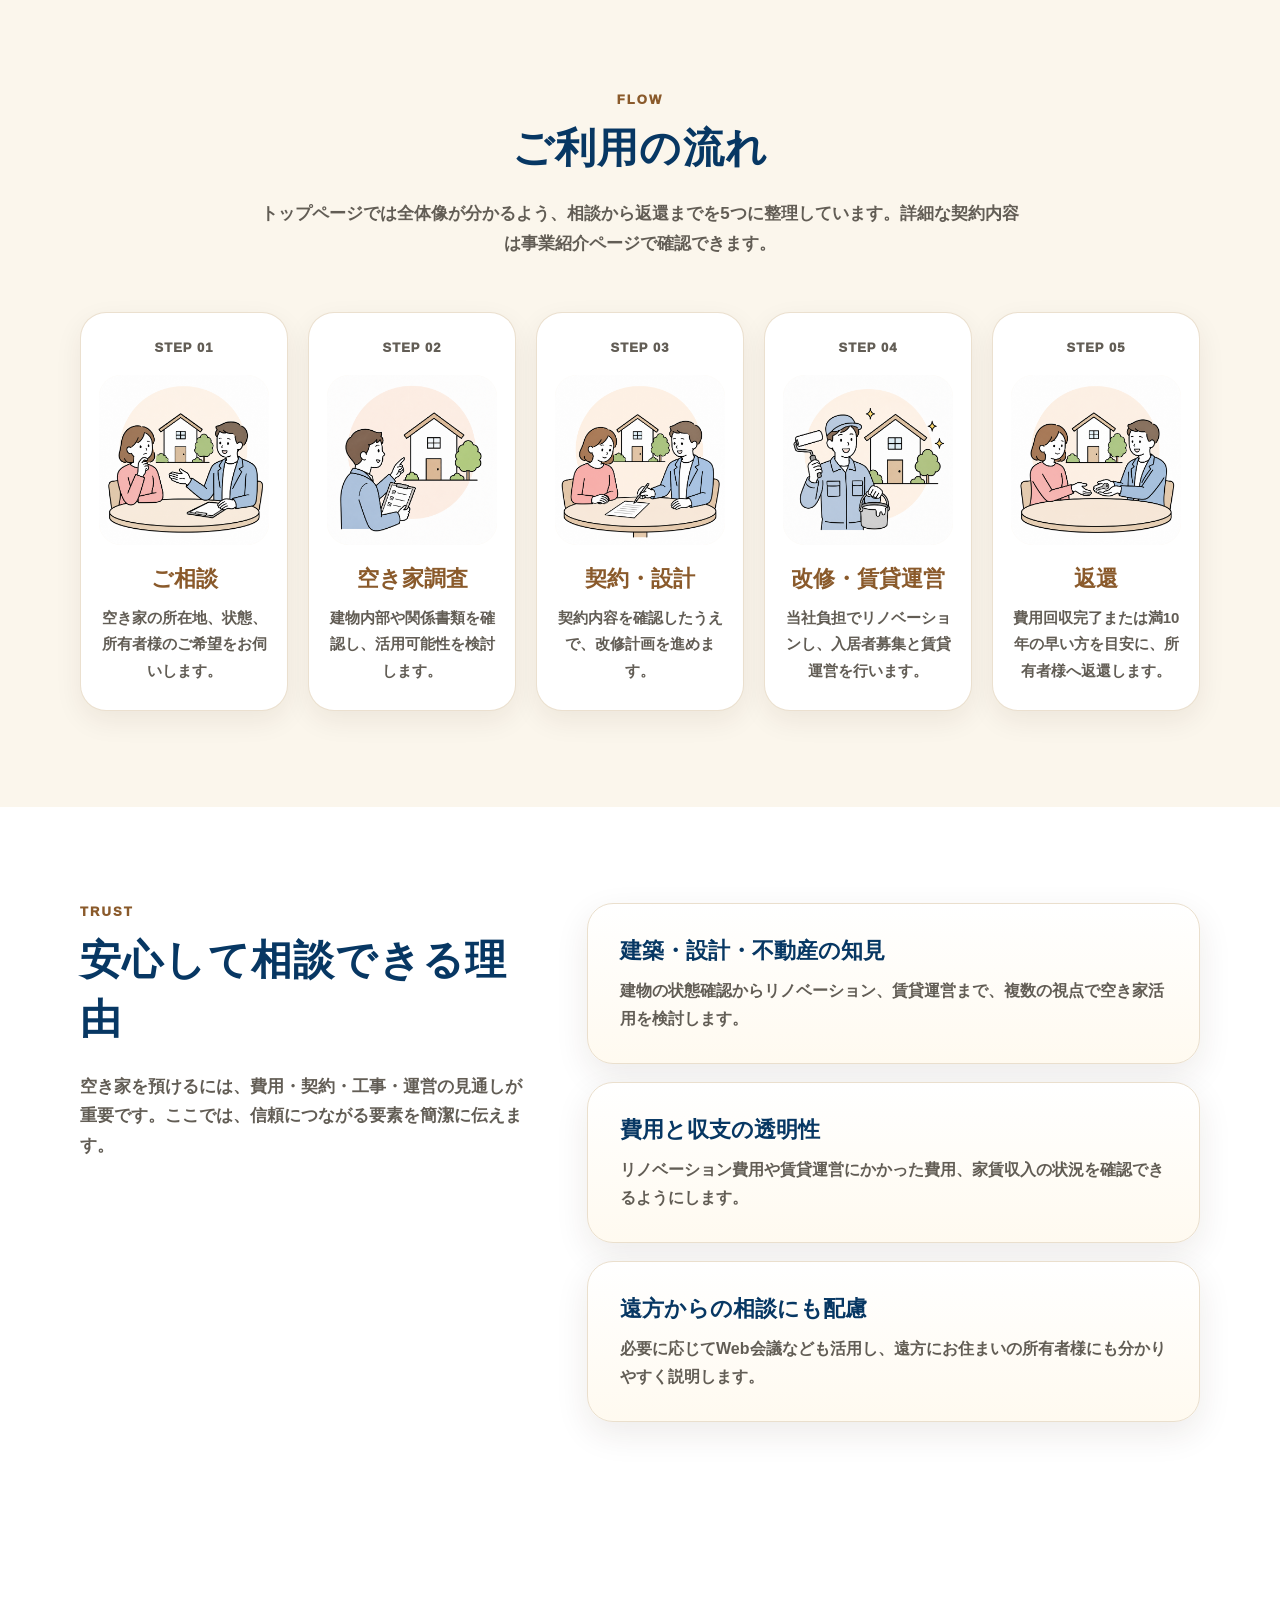
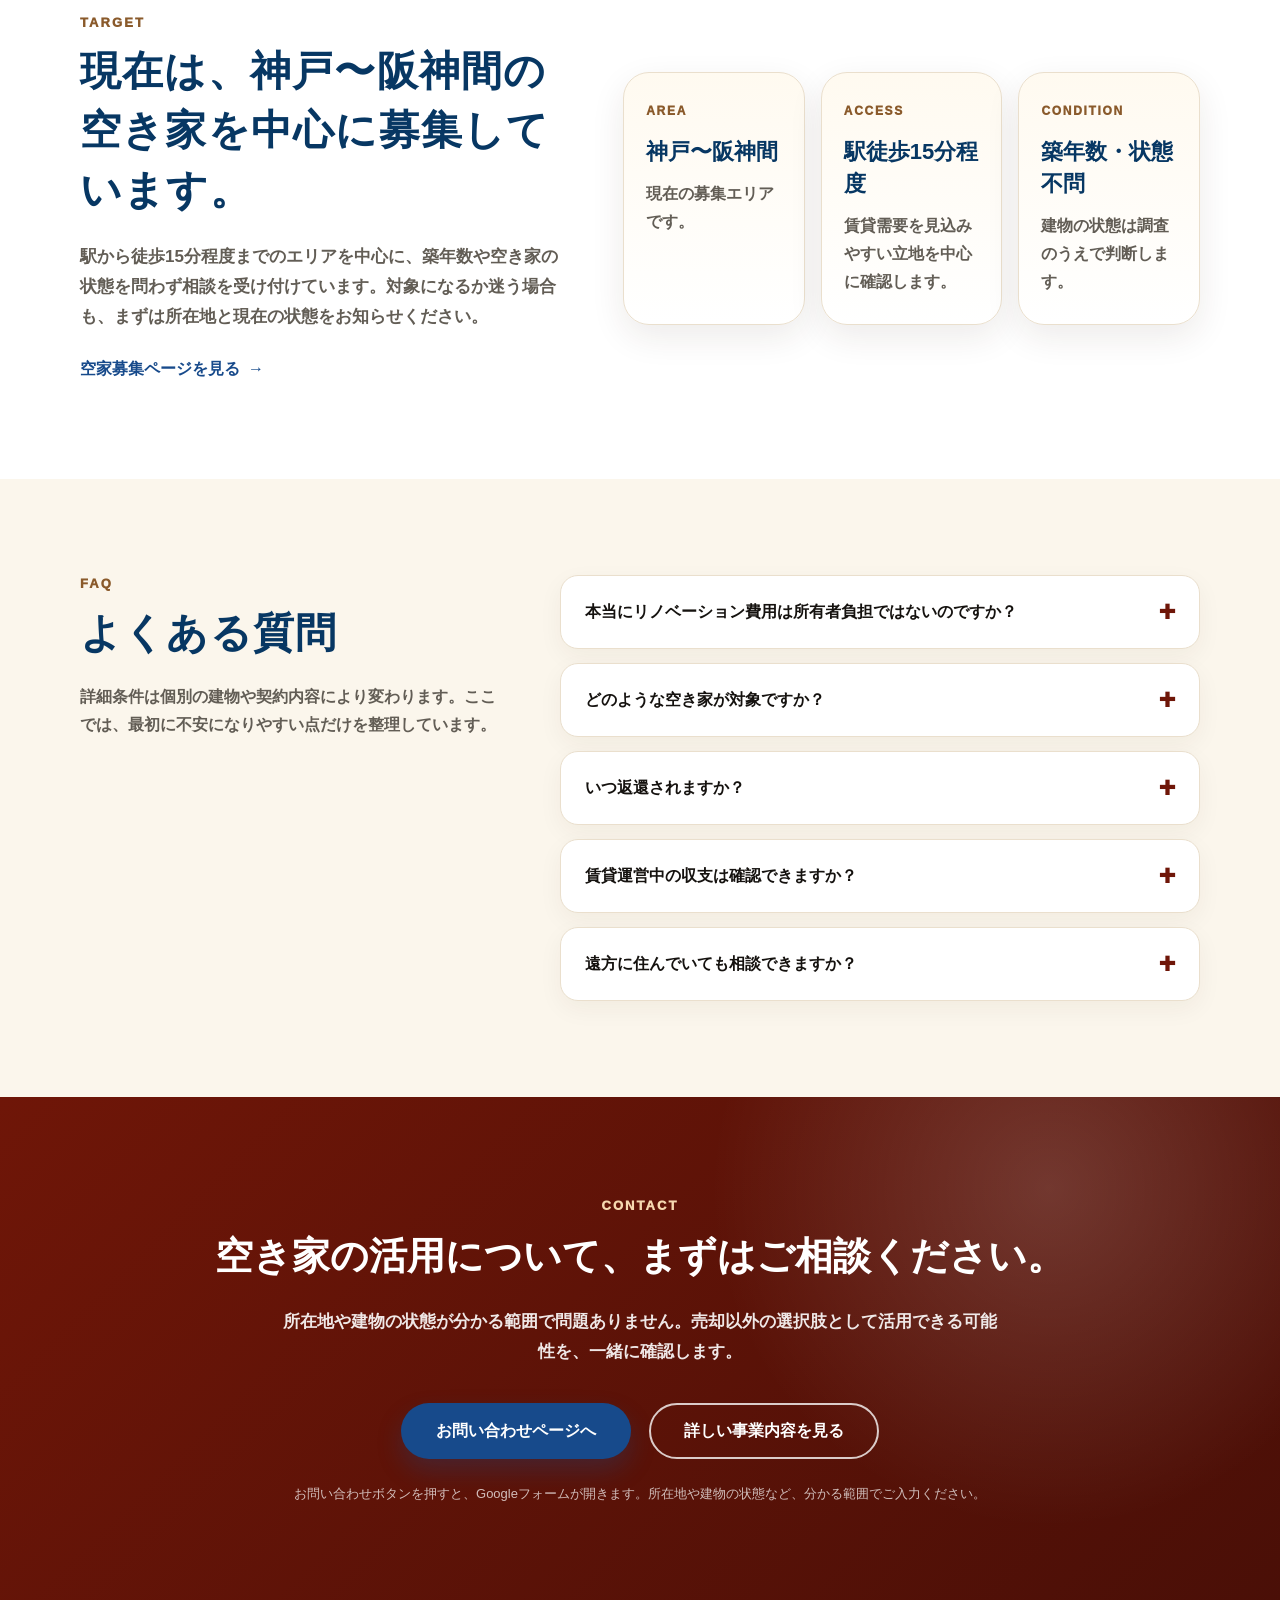
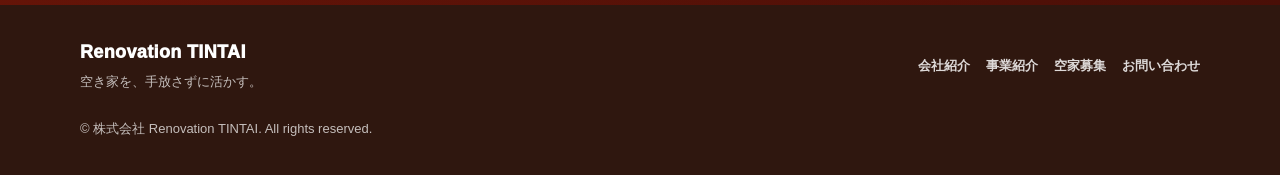
==== commit 057aa6bc: "Update index.html" ====
--- a/index.html
+++ b/index.html
@@ -159,7 +159,7 @@
             所有者様の空き家を当社がお預かりし、当社資金でリノベーションを実施します。その後、賃貸運営による収益から工事費用や運営費用を回収し、契約条件に基づいて返還します。
           </p>
           <p>
-            詳しい契約条件、登記、費用回収、返還時の取り扱いについては、下層の事業紹介ページで確認できる構成にしています。
+            詳しい契約条件、登記、費用回収、返還時の取り扱いについては、事業紹介ページにて説明しています。
           </p>
           <a class="text-link" href="https://www.renovationtintai.com/事業紹介" target="_top">事業紹介ページを見る</a>
         </div>
@@ -247,7 +247,7 @@
           <p class="section-kicker">TRUST</p>
           <h2 class="section-title" id="trust-title">安心して相談できる理由</h2>
           <p>
-            空き家を預けるには、費用・契約・工事・運営の見通しが重要です。トップページでは、信頼につながる要素を簡潔に伝えます。
+            空き家を預けるには、費用・契約・工事・運営の見通しが重要です。ここでは、信頼につながる要素を簡潔に伝えます。
           </p>
         </div>
 
@@ -316,7 +316,7 @@
         <div class="faq-list">
           <details>
             <summary>本当にリノベーション費用は所有者負担ではないのですか？</summary>
-            <p>基本的には当社資金でリノベーションを行い、賃貸運営による収益から費用回収を行う仕組みです。個別条件は物件調査後に確認します。</p>
+            <p>当社資金でリノベーションを行い、賃貸運営による収益から費用回収を行う仕組みです。個別条件は物件調査後に確認します。</p>
           </details>
 
           <details>
@@ -356,7 +356,7 @@
         </div>
 
         <p class="contact-note">
-          お問い合わせ先はGoogle Sites側の既存ページへ移動します。フォームや連絡先を変更する場合は、リンク先ページ側で調整してください。
+          お問い合わせボタンを押すと、Googleフォームが開きます。所在地や建物の状態など、分かる範囲でご入力ください。
         </p>
       </div>
     </section>
--- a/css/style.css
+++ b/css/style.css
@@ -2022,3 +2022,17 @@
     color: var(--color-section-heading);
   }
 }
+
+
+/* =========================================================
+   Final adjustment v17
+   - CONTACT section title color fixed for dark brown background
+   - Keep the CTA title bright while other section titles remain navy
+   ========================================================= */
+.cta-section .cta-title {
+  color: #ffffff;
+}
+
+.cta-section .section-kicker {
+  color: #f6d8b0;
+}
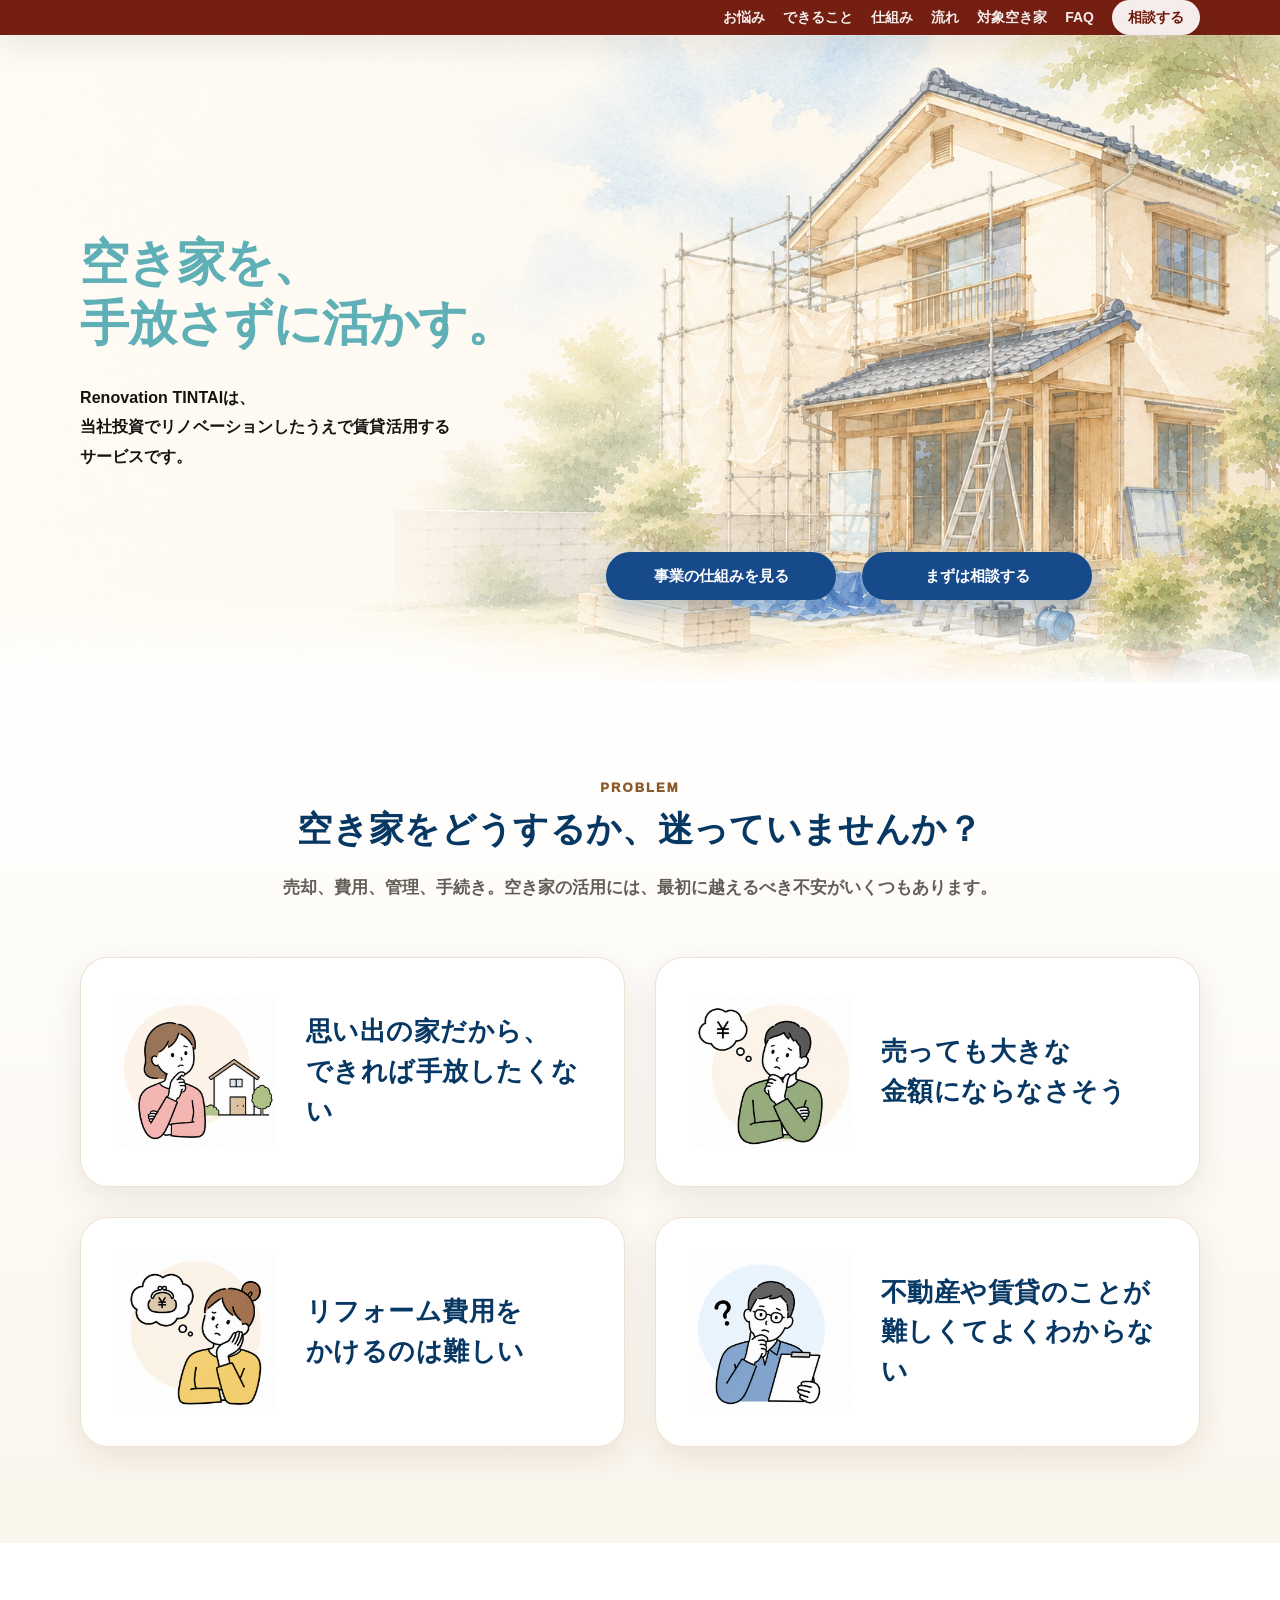
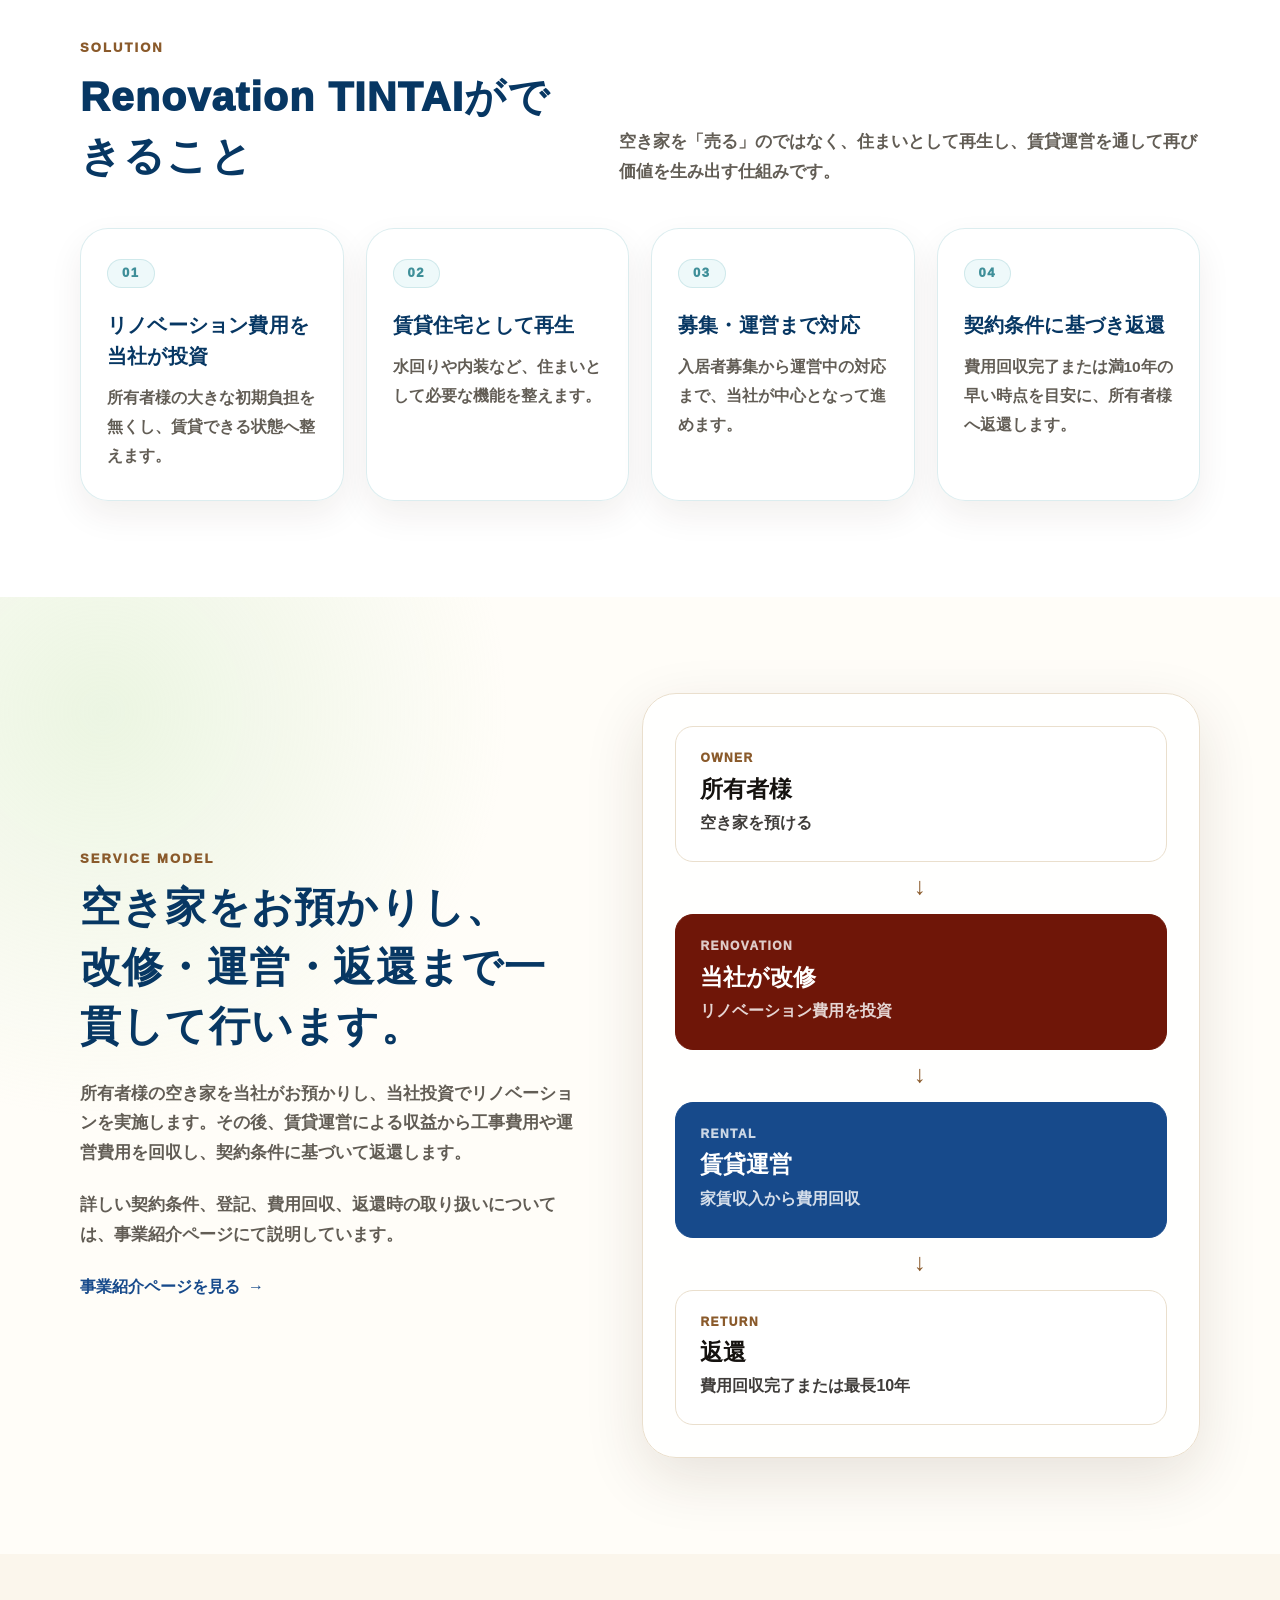
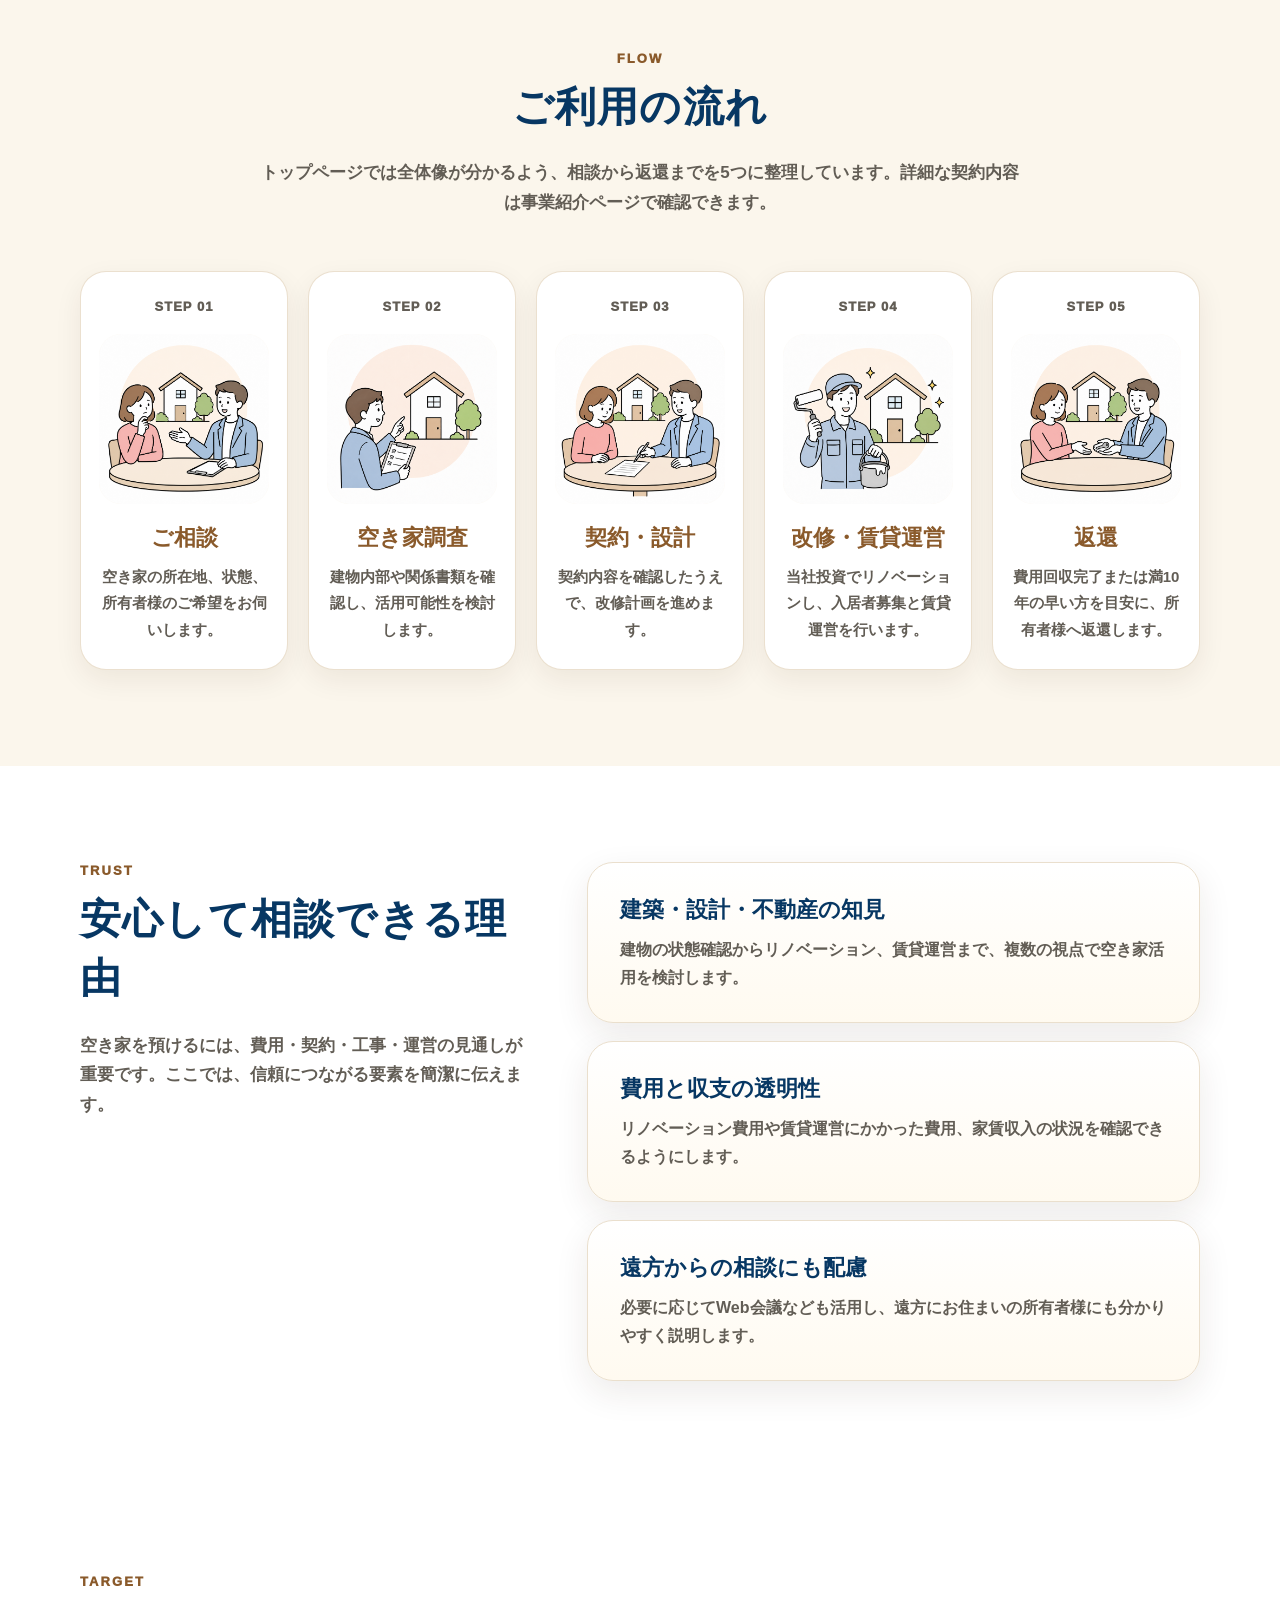
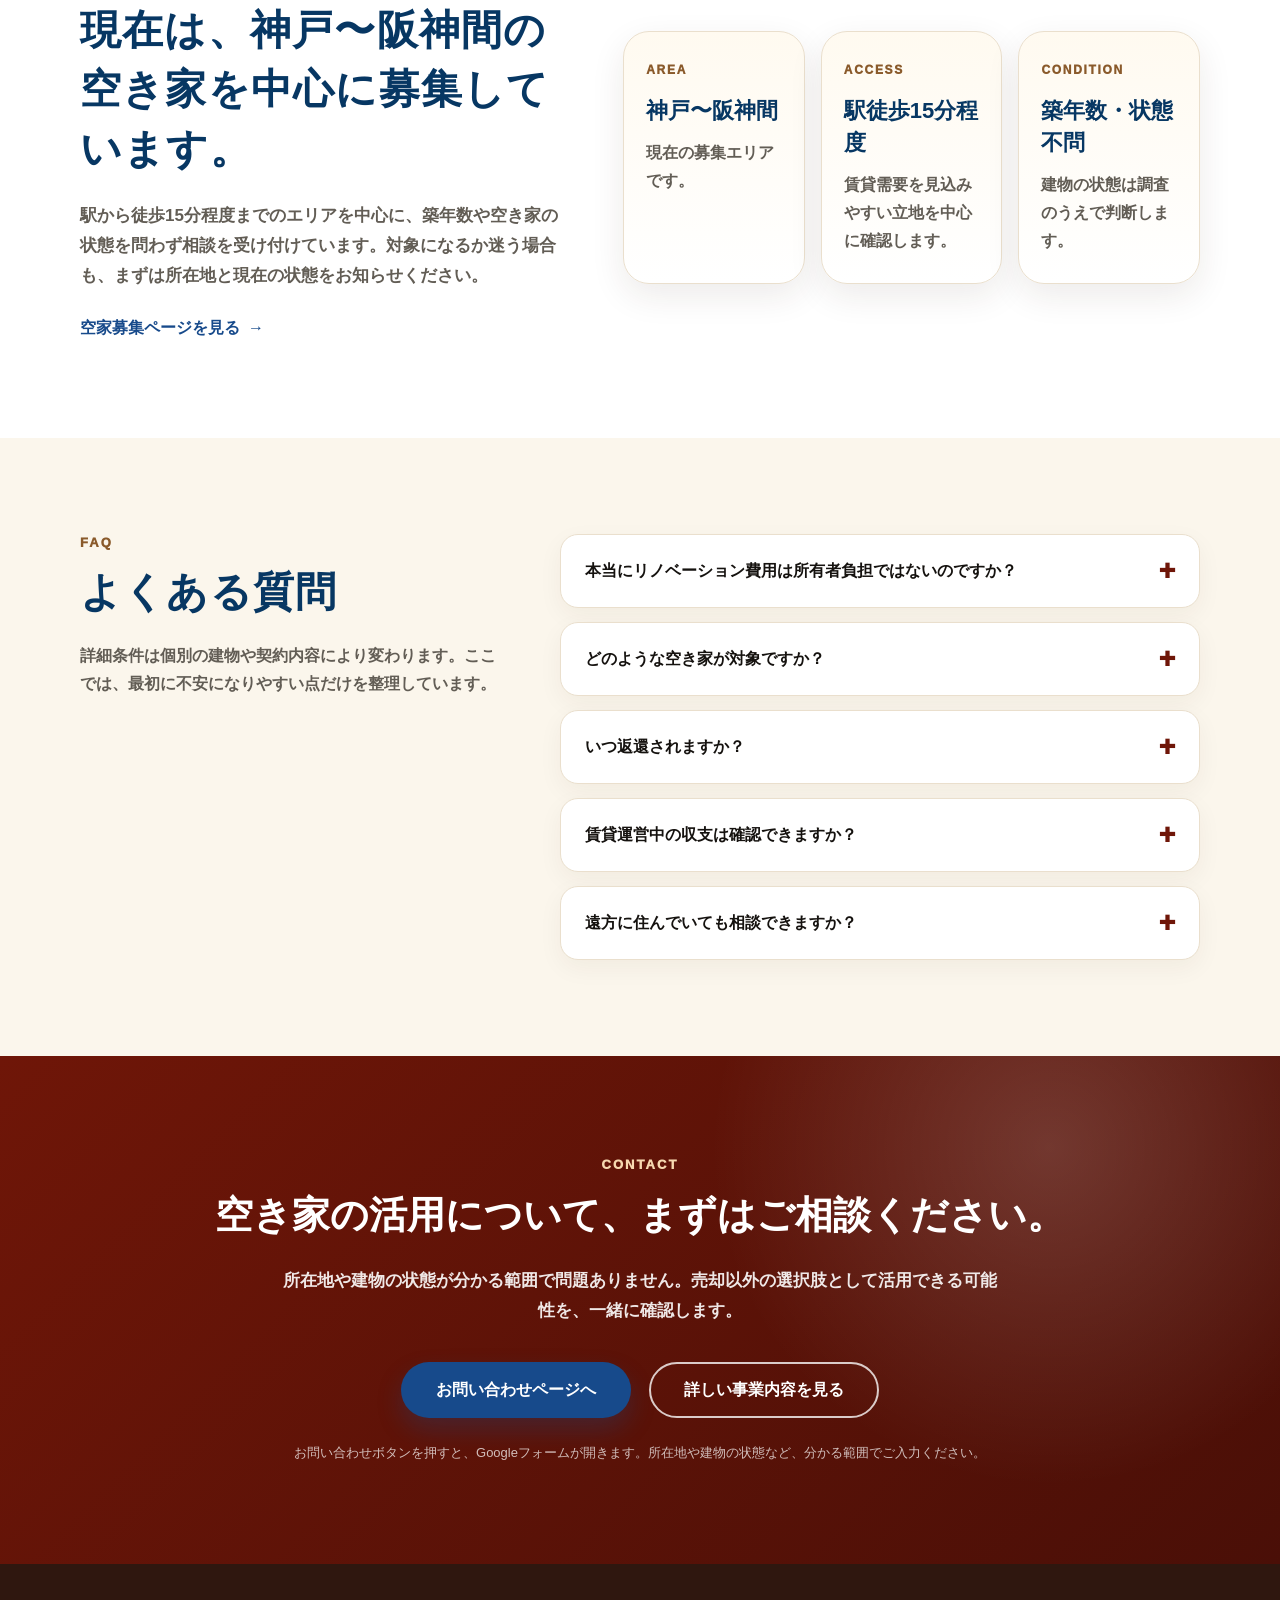
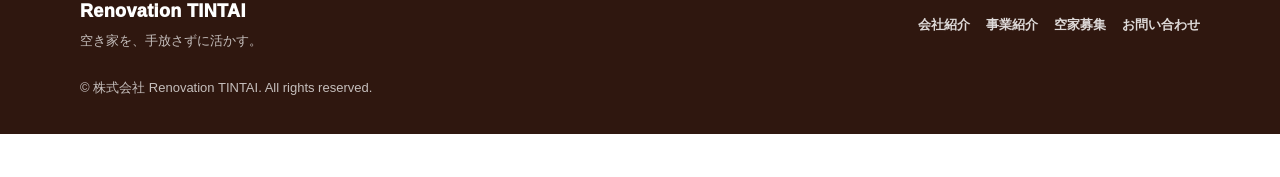
==== commit 60b6107e: "Update index.html" ====
--- a/index.html
+++ b/index.html
@@ -4,7 +4,7 @@
   <meta charset="utf-8">
   <meta name="viewport" content="width=device-width, initial-scale=1">
   <title>Renovation TINTAI | 空き家を、手放さずに活かす。</title>
-  <meta name="description" content="Renovation TINTAIは、空き家を当社負担でリノベーションし、賃貸運営で費用回収した後に所有者様へ返還する空き家活用サービスです。">
+  <meta name="description" content="Renovation TINTAIは、空き家を当社投資でリノベーションし、賃貸運営で費用回収した後に所有者様へ返還する空き家活用サービスです。">
   <meta property="og:title" content="Renovation TINTAI | 空き家を、手放さずに活かす。">
   <meta property="og:description" content="リノベーション費用は当社が負担。賃貸運営で空き家を再生します。">
   <meta property="og:type" content="website">
@@ -53,7 +53,7 @@
           </h1>
           <p class="hero-lead">
             Renovation TINTAIは、<br>
-            当社負担でリノベーションしたうえで賃貸活用する<br class="pc-only">
+            当社投資でリノベーションしたうえで賃貸活用する<br class="pc-only">
             サービスです。
           </p>
         </div>
@@ -122,8 +122,8 @@
         <div class="solution-grid">
           <article class="solution-card">
             <p class="solution-number">01</p>
-            <h3>リノベーション費用を当社が負担</h3>
-            <p>所有者様の大きな初期負担を抑え、賃貸できる状態へ整えます。</p>
+            <h3>リノベーション費用を当社が投資</h3>
+            <p>所有者様の大きな初期負担を無くし、賃貸できる状態へ整えます。</p>
           </article>
 
           <article class="solution-card">
@@ -156,7 +156,7 @@
             改修・運営・返還まで一貫して行います。
           </h2>
           <p>
-            所有者様の空き家を当社がお預かりし、当社資金でリノベーションを実施します。その後、賃貸運営による収益から工事費用や運営費用を回収し、契約条件に基づいて返還します。
+            所有者様の空き家を当社がお預かりし、当社投資でリノベーションを実施します。その後、賃貸運営による収益から工事費用や運営費用を回収し、契約条件に基づいて返還します。
           </p>
           <p>
             詳しい契約条件、登記、費用回収、返還時の取り扱いについては、事業紹介ページにて説明しています。
@@ -174,7 +174,7 @@
           <div class="service-flow-item accent">
             <span class="flow-label">RENOVATION</span>
             <strong>当社が改修</strong>
-            <p>リノベーション費用を負担</p>
+            <p>リノベーション費用を投資</p>
           </div>
           <div class="flow-arrow" aria-hidden="true">→</div>
           <div class="service-flow-item accent-blue">
@@ -228,7 +228,7 @@
             <p class="step-label">STEP 04</p>
             <img class="step-image" src="images/step-02-renovation.png" alt="作業員が住宅をリノベーションしているイラスト">
             <h3>改修・賃貸運営</h3>
-            <p>当社負担でリノベーションし、入居者募集と賃貸運営を行います。</p>
+            <p>当社投資でリノベーションし、入居者募集と賃貸運営を行います。</p>
           </article>
 
           <article class="step-card">
@@ -316,7 +316,7 @@
         <div class="faq-list">
           <details>
             <summary>本当にリノベーション費用は所有者負担ではないのですか？</summary>
-            <p>当社資金でリノベーションを行い、賃貸運営による収益から費用回収を行う仕組みです。個別条件は物件調査後に確認します。</p>
+            <p>当社投資でリノベーションを行い、賃貸運営による収益から費用回収を行う仕組みです。個別条件は物件調査後に確認します。</p>
           </details>
 
           <details>
--- a/css/style.css
+++ b/css/style.css
@@ -2036,3 +2036,59 @@
 .cta-section .section-kicker {
   color: #f6d8b0;
 }
+
+/* =========================================================
+   Final adjustment v19
+   - Hide the logo in the embedded top-page header
+   - Keep the PC/tablet header navigation aligned to the right
+   - Keep enough header height after removing the logo
+   - Hide the embedded top-page header on smartphone widths
+   ========================================================= */
+.site-header .site-logo {
+  display: none;
+}
+
+@media (min-width: 768px) {
+  :root {
+    --header-height: 78px;
+  }
+
+  .site-header {
+    min-height: var(--header-height);
+  }
+
+  .site-header .header-inner {
+    min-height: var(--header-height);
+    justify-content: flex-end;
+  }
+
+  .site-header .global-nav {
+    width: 100%;
+    justify-content: flex-end;
+  }
+
+  .site-header .global-nav .nav-cta {
+    padding-block: 8px;
+    line-height: 1.35;
+  }
+}
+
+@media (min-width: 700px) and (max-width: 767px) {
+  .site-header .header-inner {
+    justify-content: flex-end;
+  }
+}
+
+@media (max-width: 699px) {
+  :root {
+    --header-height: 0px;
+  }
+
+  .site-header {
+    display: none;
+  }
+
+  html {
+    scroll-padding-top: 22px;
+  }
+}
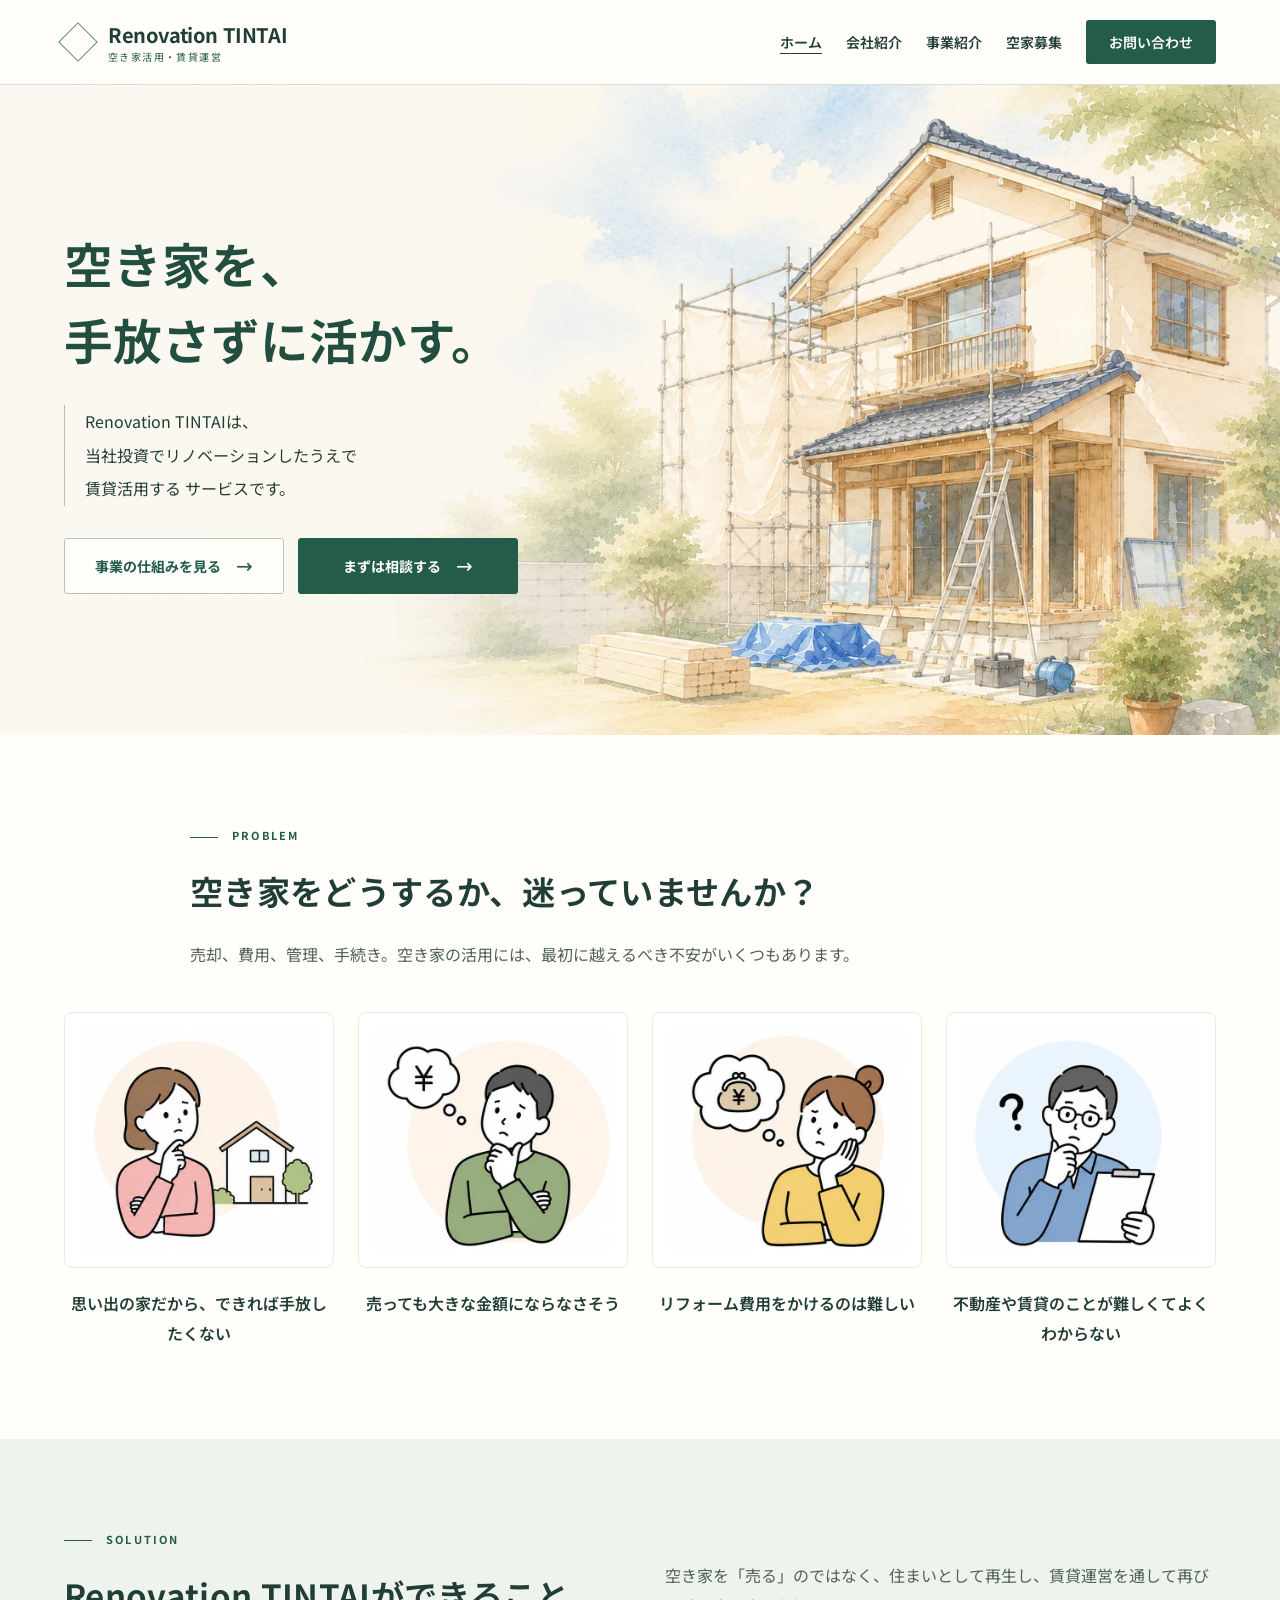
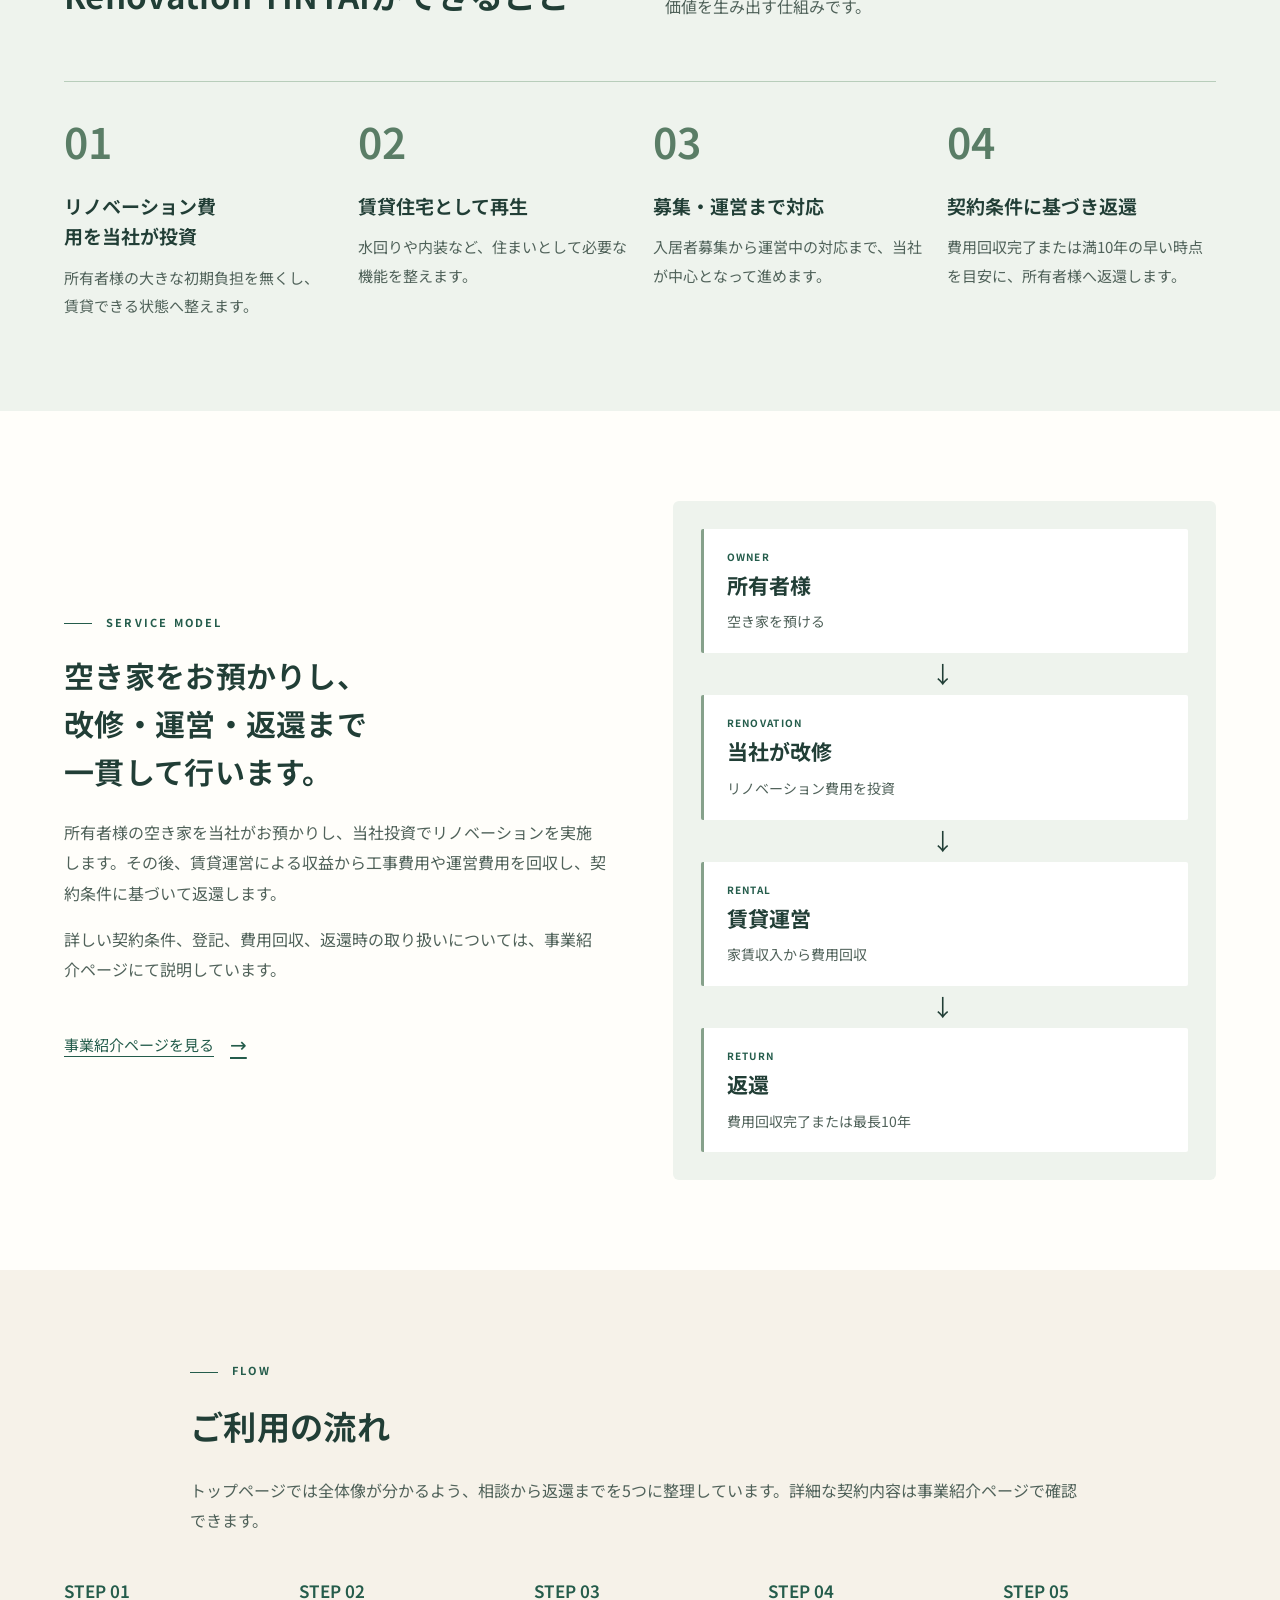
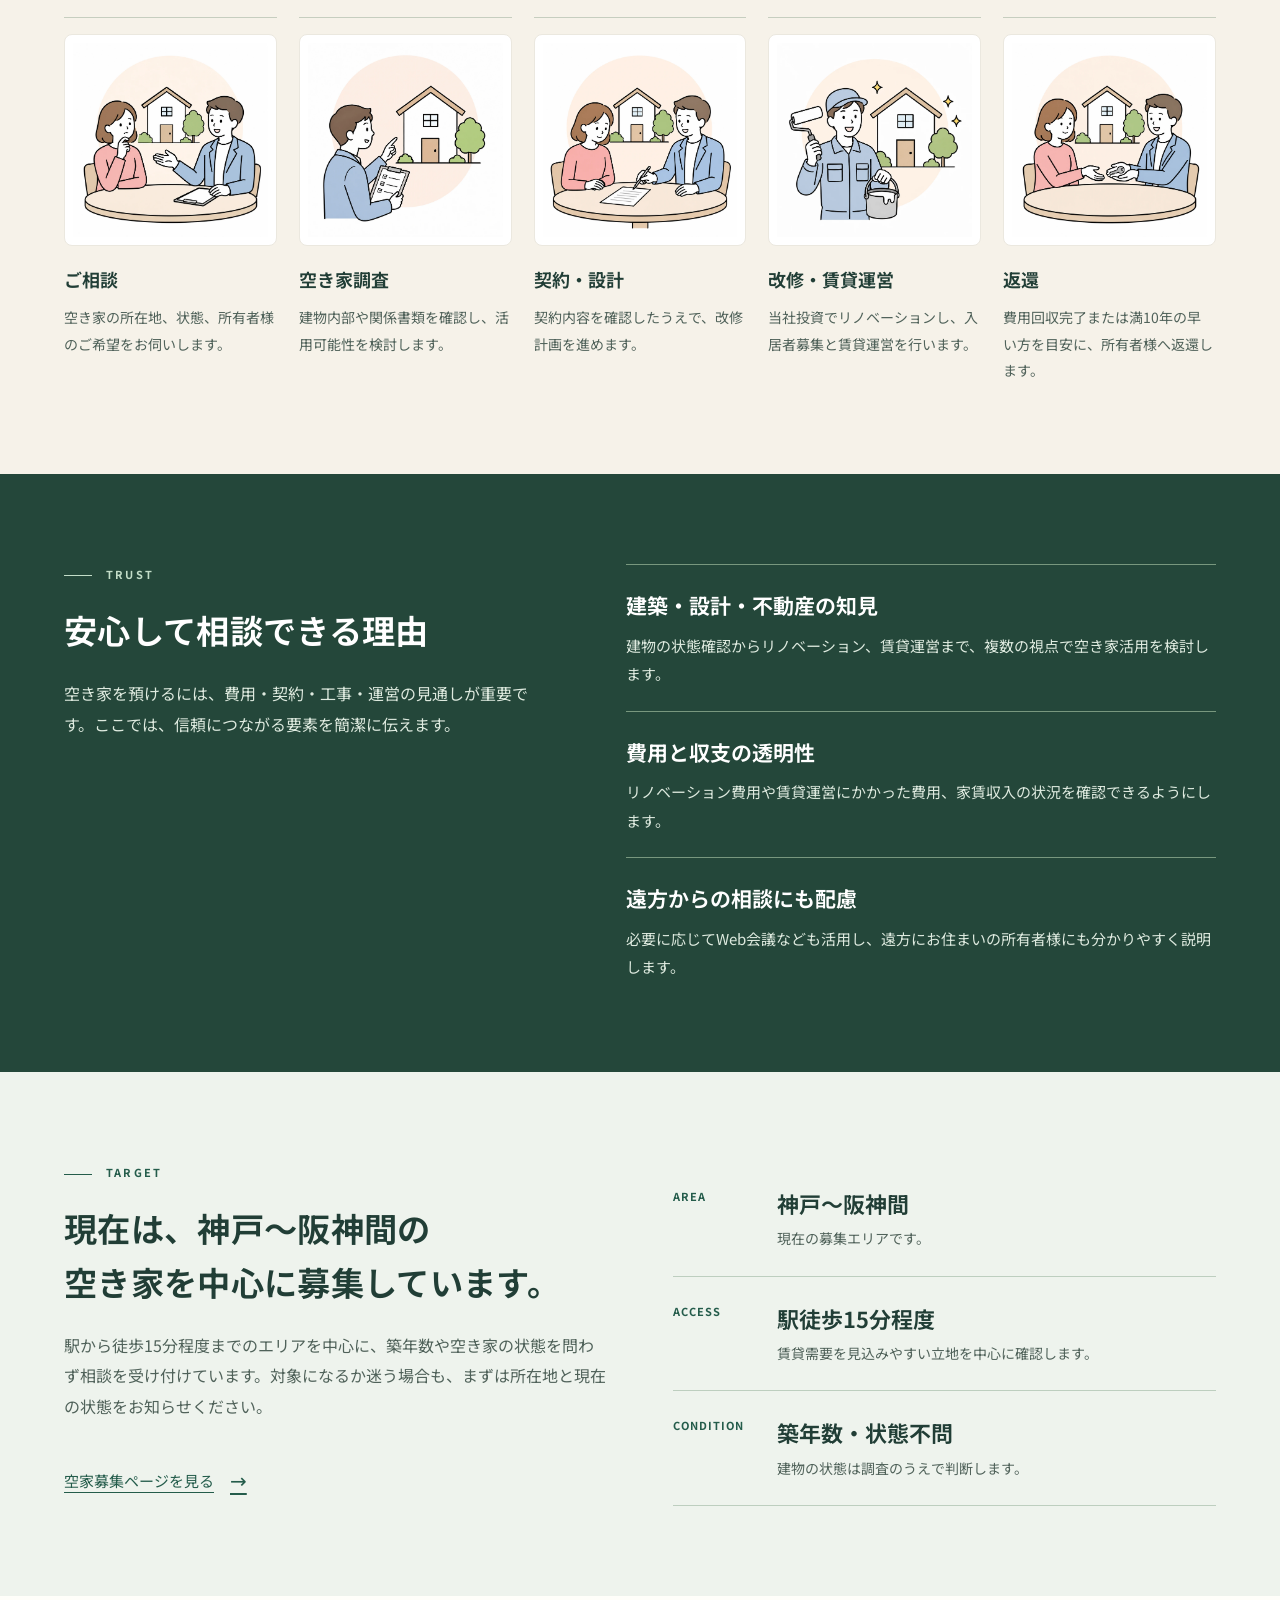
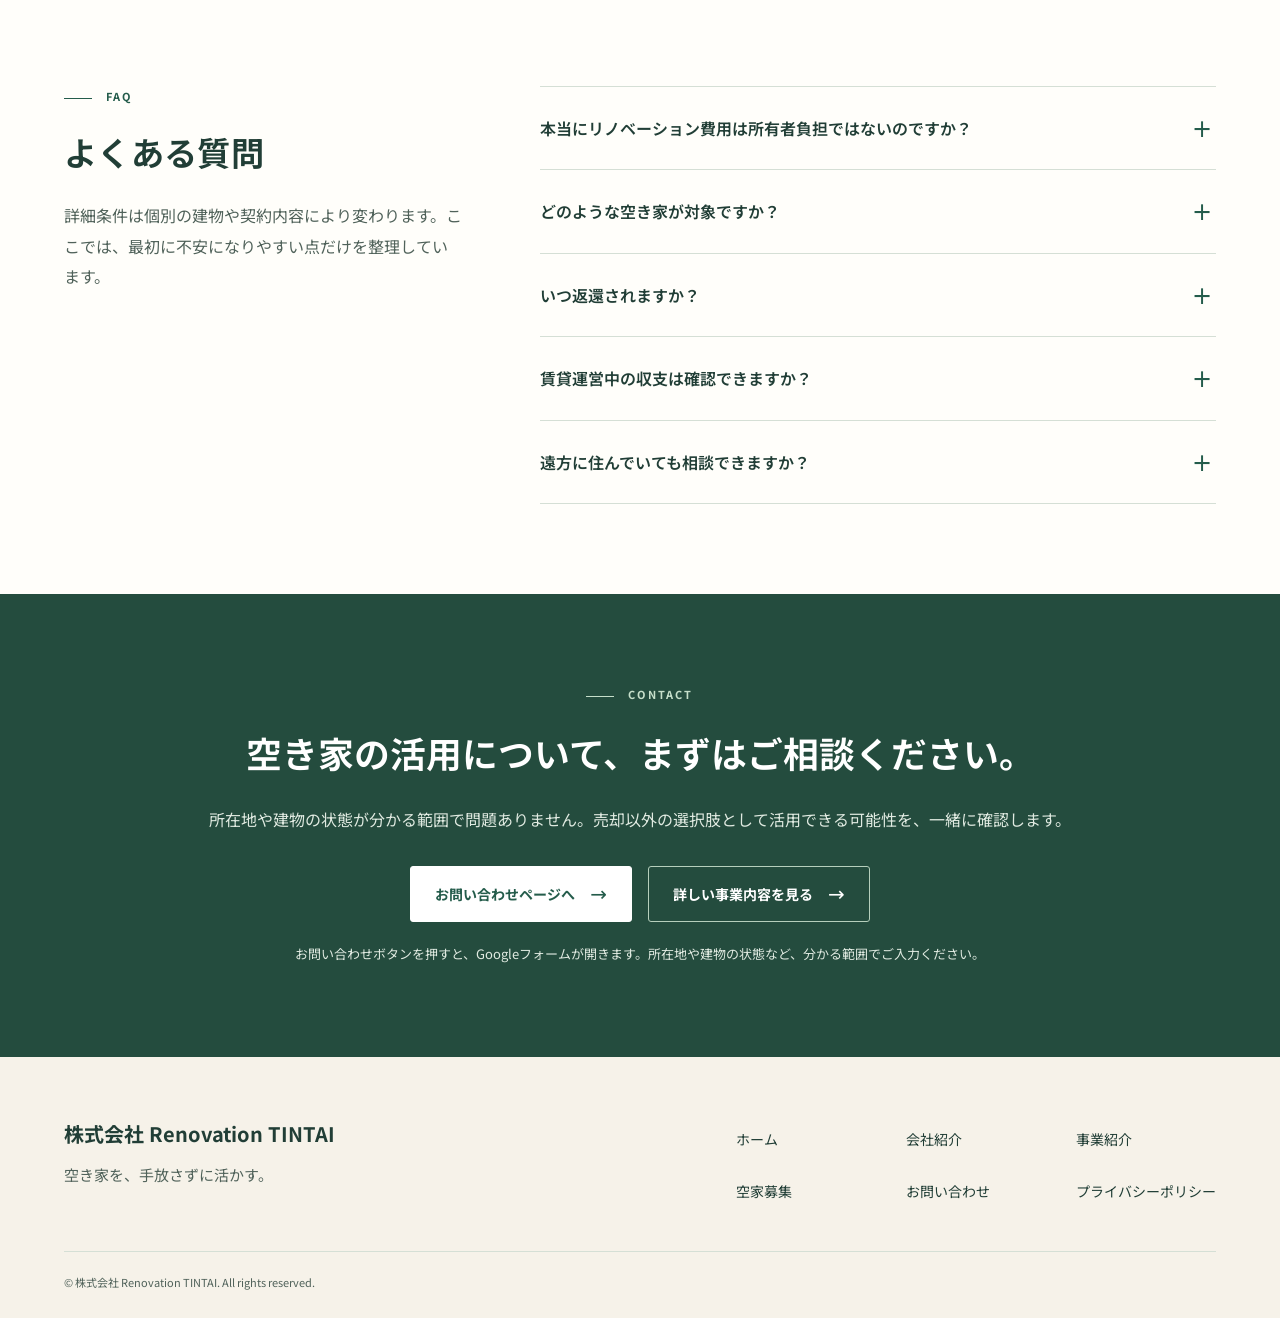
==== commit 197e9e9d: "Add files via upload" ====
--- a/index.html
+++ b/index.html
@@ -1,383 +1,303 @@
-<!doctype html>
-<html lang="ja">
-<head>
-  <meta charset="utf-8">
-  <meta name="viewport" content="width=device-width, initial-scale=1">
-  <title>Renovation TINTAI | 空き家を、手放さずに活かす。</title>
-  <meta name="description" content="Renovation TINTAIは、空き家を当社投資でリノベーションし、賃貸運営で費用回収した後に所有者様へ返還する空き家活用サービスです。">
-  <meta property="og:title" content="Renovation TINTAI | 空き家を、手放さずに活かす。">
-  <meta property="og:description" content="リノベーション費用は当社が負担。賃貸運営で空き家を再生します。">
-  <meta property="og:type" content="website">
-  <meta property="og:image" content="images/hero-watercolor.png">
-  <meta name="theme-color" content="#6f1608">
-  <link rel="stylesheet" href="css/style.css">
-  <script defer src="js/main.js"></script>
-</head>
-
-<body>
-  <a class="skip-link" href="#main">本文へ移動</a>
-
-  <header class="site-header" data-header>
-    <div class="container header-inner">
-      <a class="site-logo" href="#top" aria-label="Renovation TINTAI トップへ">
-        <span class="site-logo-main">Renovation TINTAI</span>
-        <span class="site-logo-sub">空き家活用・賃貸運営</span>
-      </a>
-
-      <button class="nav-toggle" type="button" aria-expanded="false" aria-controls="global-nav" data-nav-toggle>
-        <span class="nav-toggle-line"></span>
-        <span class="nav-toggle-line"></span>
-        <span class="nav-toggle-line"></span>
-        <span class="visually-hidden">メニューを開閉</span>
-      </button>
-
-      <nav class="global-nav" id="global-nav" aria-label="グローバルナビゲーション" data-global-nav>
-        <a href="#problem">お悩み</a>
-        <a href="#solution">できること</a>
-        <a href="#service">仕組み</a>
-        <a href="#flow">流れ</a>
-        <a href="#target">対象空き家</a>
-        <a href="#faq">FAQ</a>
-        <a class="nav-cta" href="https://www.renovationtintai.com/お問い合わせ" target="_top">相談する</a>
-      </nav>
-    </div>
-  </header>
-
-  <main id="main">
-    <section class="hero" id="top" aria-labelledby="hero-title">
-      <div class="container hero-inner">
-        <div class="hero-copy">
-          <h1 class="hero-title" id="hero-title" aria-label="空き家を、手放さずに活かす。">
-            <span class="hero-title-line">空き家を、</span>
-            <span class="hero-title-line">手放さずに活かす。</span>
-          </h1>
-          <p class="hero-lead">
-            Renovation TINTAIは、<br>
-            当社投資でリノベーションしたうえで賃貸活用する<br class="pc-only">
-            サービスです。
-          </p>
-        </div>
-
-        <div class="hero-actions" aria-label="主要導線">
-          <a class="button button-primary" href="#service">事業の仕組みを見る</a>
-          <a class="button button-primary" href="https://www.renovationtintai.com/お問い合わせ" target="_top">まずは相談する</a>
-        </div>
-      </div>
-    </section>
-
-    <section class="section problem" id="problem" aria-labelledby="problem-title">
-      <div class="container">
-        <div class="section-heading">
-          <p class="section-kicker">PROBLEM</p>
-          <h2 class="section-title problem-title" id="problem-title"><span class="problem-title-pc">空き家をどうするか、迷っていませんか？</span><span class="problem-title-sp">空き家をどうするか、<br>迷っていませんか？</span></h2>
-          <p class="section-lead">
-            売却、費用、管理、手続き。空き家の活用には、最初に越えるべき不安がいくつもあります。
-          </p>
-        </div>
-
-        <div class="problem-grid" aria-label="空き家所有者様によくあるお悩み">
-          <article class="problem-card">
-            <div class="problem-illustration">
-              <img src="images/worry-01-illustration.png" alt="" aria-hidden="true">
-            </div>
-            <p>思い出の家だから、<br>できれば手放したくない</p>
-          </article>
-
-          <article class="problem-card">
-            <div class="problem-illustration">
-              <img src="images/worry-02-illustration.png" alt="" aria-hidden="true">
-            </div>
-            <p>売っても大きな<br>金額にならなさそう</p>
-          </article>
-
-          <article class="problem-card">
-            <div class="problem-illustration">
-              <img src="images/worry-03-illustration.png" alt="" aria-hidden="true">
-            </div>
-            <p>リフォーム費用を<br>かけるのは難しい</p>
-          </article>
-
-          <article class="problem-card">
-            <div class="problem-illustration">
-              <img src="images/worry-04-illustration.png" alt="" aria-hidden="true">
-            </div>
-            <p>不動産や賃貸のことが<br>難しくてよくわからない</p>
-          </article>
-        </div>
-      </div>
-    </section>
-
-    <section class="section solution" id="solution" aria-labelledby="solution-title">
-      <div class="container">
-        <div class="split-heading">
-          <div>
-            <p class="section-kicker">SOLUTION</p>
-            <h2 class="section-title" id="solution-title">Renovation TINTAIができること</h2>
-          </div>
-          <p class="split-lead">
-            空き家を「売る」のではなく、住まいとして再生し、賃貸運営を通して再び価値を生み出す仕組みです。
-          </p>
-        </div>
-
-        <div class="solution-grid">
-          <article class="solution-card">
-            <p class="solution-number">01</p>
-            <h3>リノベーション費用を当社が投資</h3>
-            <p>所有者様の大きな初期負担を無くし、賃貸できる状態へ整えます。</p>
-          </article>
-
-          <article class="solution-card">
-            <p class="solution-number">02</p>
-            <h3>賃貸住宅として再生</h3>
-            <p>水回りや内装など、住まいとして必要な機能を整えます。</p>
-          </article>
-
-          <article class="solution-card">
-            <p class="solution-number">03</p>
-            <h3>募集・運営まで対応</h3>
-            <p>入居者募集から運営中の対応まで、当社が中心となって進めます。</p>
-          </article>
-
-          <article class="solution-card">
-            <p class="solution-number">04</p>
-            <h3>契約条件に基づき返還</h3>
-            <p>費用回収完了または満10年の早い時点を目安に、所有者様へ返還します。</p>
-          </article>
-        </div>
-      </div>
-    </section>
-
-    <section class="section service" id="service" aria-labelledby="service-title">
-      <div class="container service-grid">
-        <div class="service-copy">
-          <p class="section-kicker">SERVICE MODEL</p>
-          <h2 class="section-title" id="service-title">
-            空き家をお預かりし、<br>
-            改修・運営・返還まで一貫して行います。
-          </h2>
-          <p>
-            所有者様の空き家を当社がお預かりし、当社投資でリノベーションを実施します。その後、賃貸運営による収益から工事費用や運営費用を回収し、契約条件に基づいて返還します。
-          </p>
-          <p>
-            詳しい契約条件、登記、費用回収、返還時の取り扱いについては、事業紹介ページにて説明しています。
-          </p>
-          <a class="text-link" href="https://www.renovationtintai.com/事業紹介" target="_top">事業紹介ページを見る</a>
-        </div>
-
-        <div class="service-panel" aria-label="事業の流れの図解">
-          <div class="service-flow-item owner">
-            <span class="flow-label">OWNER</span>
-            <strong>所有者様</strong>
-            <p>空き家を預ける</p>
-          </div>
-          <div class="flow-arrow" aria-hidden="true">→</div>
-          <div class="service-flow-item accent">
-            <span class="flow-label">RENOVATION</span>
-            <strong>当社が改修</strong>
-            <p>リノベーション費用を投資</p>
-          </div>
-          <div class="flow-arrow" aria-hidden="true">→</div>
-          <div class="service-flow-item accent-blue">
-            <span class="flow-label">RENTAL</span>
-            <strong>賃貸運営</strong>
-            <p>家賃収入から費用回収</p>
-          </div>
-          <div class="flow-arrow" aria-hidden="true">→</div>
-          <div class="service-flow-item return">
-            <span class="flow-label">RETURN</span>
-            <strong>返還</strong>
-            <p>費用回収完了または最長10年</p>
-          </div>
-        </div>
-      </div>
-    </section>
-
-    <section class="section flow" id="flow" aria-labelledby="flow-title">
-      <div class="container">
-        <div class="section-heading">
-          <p class="section-kicker">FLOW</p>
-          <h2 class="section-title" id="flow-title">ご利用の流れ</h2>
-          <p class="section-lead">
-            トップページでは全体像が分かるよう、相談から返還までを5つに整理しています。詳細な契約内容は事業紹介ページで確認できます。
-          </p>
-        </div>
-
-        <div class="flow-grid">
-          <article class="step-card">
-            <p class="step-label">STEP 01</p>
-            <img class="step-image" src="images/step-01-consultation.png" alt="所有者様と担当者が空き家について相談しているイラスト">
-            <h3>ご相談</h3>
-            <p>空き家の所在地、状態、所有者様のご希望をお伺いします。</p>
-          </article>
-
-          <article class="step-card">
-            <p class="step-label">STEP 02</p>
-            <img class="step-image" src="images/step-02-investigation.png" alt="男性スタッフが空き家を指差し確認しながら調査しているイラスト">
-            <h3>空き家調査</h3>
-            <p>建物内部や関係書類を確認し、活用可能性を検討します。</p>
-          </article>
-
-          <article class="step-card">
-            <p class="step-label">STEP 03</p>
-            <img class="step-image" src="images/step-03-contract-design.png" alt="担当者が契約書をペンで示しながら所有者様へ契約内容を説明しているイラスト">
-            <h3>契約・設計</h3>
-            <p>契約内容を確認したうえで、改修計画を進めます。</p>
-          </article>
-
-          <article class="step-card">
-            <p class="step-label">STEP 04</p>
-            <img class="step-image" src="images/step-02-renovation.png" alt="作業員が住宅をリノベーションしているイラスト">
-            <h3>改修・賃貸運営</h3>
-            <p>当社投資でリノベーションし、入居者募集と賃貸運営を行います。</p>
-          </article>
-
-          <article class="step-card">
-            <p class="step-label">STEP 05</p>
-            <img class="step-image" src="images/step-05-return.png" alt="担当者が所有者様へ鍵を返還しているイラスト">
-            <h3>返還</h3>
-            <p>費用回収完了または満10年の早い方を目安に、所有者様へ返還します。</p>
-          </article>
-        </div>
-      </div>
-    </section>
-
-    <section class="section trust" id="trust" aria-labelledby="trust-title">
-      <div class="container trust-grid">
-        <div class="trust-heading">
-          <p class="section-kicker">TRUST</p>
-          <h2 class="section-title" id="trust-title">安心して相談できる理由</h2>
-          <p>
-            空き家を預けるには、費用・契約・工事・運営の見通しが重要です。ここでは、信頼につながる要素を簡潔に伝えます。
-          </p>
-        </div>
-
-        <div class="trust-list">
-          <article class="trust-card">
-            <h3>建築・設計・不動産の知見</h3>
-            <p>建物の状態確認からリノベーション、賃貸運営まで、複数の視点で空き家活用を検討します。</p>
-          </article>
-
-          <article class="trust-card">
-            <h3>費用と収支の透明性</h3>
-            <p>リノベーション費用や賃貸運営にかかった費用、家賃収入の状況を確認できるようにします。</p>
-          </article>
-
-          <article class="trust-card">
-            <h3>遠方からの相談にも配慮</h3>
-            <p>必要に応じてWeb会議なども活用し、遠方にお住まいの所有者様にも分かりやすく説明します。</p>
-          </article>
-        </div>
-      </div>
-    </section>
-
-    <section class="section target" id="target" aria-labelledby="target-title">
-      <div class="container target-inner">
-        <div class="target-copy">
-          <p class="section-kicker">TARGET</p>
-          <h2 class="section-title" id="target-title">現在は、神戸〜阪神間の空き家を中心に募集しています。</h2>
-          <p>
-            駅から徒歩15分程度までのエリアを中心に、築年数や空き家の状態を問わず相談を受け付けています。対象になるか迷う場合も、まずは所在地と現在の状態をお知らせください。
-          </p>
-          <a class="text-link" href="https://www.renovationtintai.com/空家募集" target="_top">空家募集ページを見る</a>
-        </div>
-
-        <div class="target-cards" aria-label="対象となる空き家の目安">
-          <article class="target-card">
-            <span>AREA</span>
-            <h3>神戸〜阪神間</h3>
-            <p>現在の募集エリアです。</p>
-          </article>
-
-          <article class="target-card">
-            <span>ACCESS</span>
-            <h3>駅徒歩15分程度</h3>
-            <p>賃貸需要を見込みやすい立地を中心に確認します。</p>
-          </article>
-
-          <article class="target-card">
-            <span>CONDITION</span>
-            <h3>築年数・状態不問</h3>
-            <p>建物の状態は調査のうえで判断します。</p>
-          </article>
-        </div>
-      </div>
-    </section>
-
-    <section class="section faq" id="faq" aria-labelledby="faq-title">
-      <div class="container faq-inner">
-        <div class="faq-heading">
-          <p class="section-kicker">FAQ</p>
-          <h2 class="section-title" id="faq-title">よくある質問</h2>
-          <p>
-            詳細条件は個別の建物や契約内容により変わります。ここでは、最初に不安になりやすい点だけを整理しています。
-          </p>
-        </div>
-
-        <div class="faq-list">
-          <details>
-            <summary>本当にリノベーション費用は所有者負担ではないのですか？</summary>
-            <p>当社投資でリノベーションを行い、賃貸運営による収益から費用回収を行う仕組みです。個別条件は物件調査後に確認します。</p>
-          </details>
-
-          <details>
-            <summary>どのような空き家が対象ですか？</summary>
-            <p>現在は神戸〜阪神間、駅から徒歩15分程度までのエリアを中心に募集しています。築年数や空き家状態は問いません。</p>
-          </details>
-
-          <details>
-            <summary>いつ返還されますか？</summary>
-            <p>費用回収完了または満10年の早い方を目安に、契約条件に基づいて返還します。返還時の詳細は契約前に確認します。</p>
-          </details>
-
-          <details>
-            <summary>賃貸運営中の収支は確認できますか？</summary>
-            <p>費用の透明性を確保するため、リノベーション費用や賃貸運営費、家賃収入の状況を開示する方針です。</p>
-          </details>
-
-          <details>
-            <summary>遠方に住んでいても相談できますか？</summary>
-            <p>原則としてメールでやり取りし、契約内容など詳細な相談が必要な場合は電話、面談、Web会議などで説明します。</p>
-          </details>
-        </div>
-      </div>
-    </section>
-
-    <section class="cta-section" id="contact" aria-labelledby="contact-title">
-      <div class="container cta-inner">
-        <p class="section-kicker">CONTACT</p>
-        <h2 class="cta-title" id="contact-title">空き家の活用について、まずはご相談ください。</h2>
-        <p>
-          所在地や建物の状態が分かる範囲で問題ありません。売却以外の選択肢として活用できる可能性を、一緒に確認します。
-        </p>
-
-        <div class="cta-actions">
-          <a class="button button-primary large" href="https://www.renovationtintai.com/お問い合わせ" target="_top">お問い合わせページへ</a>
-          <a class="button button-outline large" href="https://www.renovationtintai.com/事業紹介" target="_top">詳しい事業内容を見る</a>
-        </div>
-
-        <p class="contact-note">
-          お問い合わせボタンを押すと、Googleフォームが開きます。所在地や建物の状態など、分かる範囲でご入力ください。
-        </p>
-      </div>
-    </section>
-  </main>
-
-  <footer class="site-footer">
-    <div class="container footer-inner">
-      <div>
-        <a class="footer-logo" href="#top">Renovation TINTAI</a>
-        <p class="footer-copy">空き家を、手放さずに活かす。</p>
-      </div>
-
-      <nav class="footer-nav" aria-label="フッターナビゲーション">
-        <a href="https://www.renovationtintai.com/会社紹介" target="_top">会社紹介</a>
-        <a href="https://www.renovationtintai.com/事業紹介" target="_top">事業紹介</a>
-        <a href="https://www.renovationtintai.com/空家募集" target="_top">空家募集</a>
-        <a href="https://www.renovationtintai.com/お問い合わせ" target="_top">お問い合わせ</a>
-      </nav>
-
-      <p class="copyright">© 株式会社 Renovation TINTAI. All rights reserved.</p>
-    </div>
-  </footer>
-</body>
-</html>
+<!DOCTYPE html>
+
+<html lang="ja">
+<head>
+<meta charset="utf-8"/>
+<meta content="width=device-width, initial-scale=1" name="viewport"/>
+<title>Renovation TINTAI | 空き家を、手放さずに活かす。</title>
+<meta content="Renovation TINTAIは、空き家を当社投資でリノベーションし、賃貸運営で費用回収した後に所有者様へ返還する空き家活用サービスです。" name="description"/>
+<meta content="Renovation TINTAI | 空き家を、手放さずに活かす。" property="og:title"/>
+<meta content="リノベーション費用は当社が投資。賃貸運営で空き家を再生します。" property="og:description"/>
+<meta content="website" property="og:type"/>
+<meta content="https://www.renovationtintai.com/images/hero-share.jpg" property="og:image"/>
+<meta content="#1d373e" name="theme-color"/>
+<link href="favicon.svg" rel="icon" type="image/svg+xml"/>
+<script defer="" src="js/main.js?v=4"></script>
+<link href="https://www.renovationtintai.com/" rel="canonical"/><link href="css/site.css?v=4" rel="stylesheet"/><link as="font" crossorigin="anonymous" href="fonts/tintai-sans.woff2" rel="preload" type="font/woff2"/></head>
+<body>
+<a class="skip-link" href="#main">本文へ移動</a>
+<header class="site-header" data-header=""><div class="container header-inner"><a aria-label="Renovation TINTAI ホームへ" class="site-logo" href="ホーム/"><span class="site-logo-main">Renovation TINTAI</span><span class="site-logo-sub">空き家活用・賃貸運営</span></a><button aria-controls="global-nav" aria-expanded="false" class="nav-toggle" data-nav-toggle="" type="button"><span class="nav-toggle-line"></span><span class="nav-toggle-line"></span><span class="nav-toggle-line"></span><span class="visually-hidden">メニューを開閉</span></button><nav aria-label="グローバルナビゲーション" class="global-nav" data-global-nav="" id="global-nav"><a aria-current="page" href="ホーム/">ホーム</a><a href="会社紹介/">会社紹介</a><a href="事業紹介/">事業紹介</a><a href="空家募集/">空家募集</a><a class="nav-cta" href="お問い合わせ/">お問い合わせ</a></nav></div></header>
+<main id="main" tabindex="-1">
+<section aria-labelledby="hero-title" class="hero" id="top">
+<div class="container hero-inner">
+<div class="hero-copy">
+<h1 aria-label="空き家を、手放さずに活かす。" class="hero-title" id="hero-title">
+<span class="hero-title-line">空き家を、</span>
+<span class="hero-title-line">手放さずに活かす。</span>
+</h1>
+<p class="hero-lead">
+<span class="brand-nowrap">Renovation TINTAI</span>は、<br class="optional-break"/>
+            <span class="word-nowrap">当社投資で</span><span class="word-nowrap">リノベーション</span><span class="word-nowrap">したうえで</span><span class="word-nowrap">賃貸活用する</span><br class="optional-break"/>
+            <span class="word-nowrap">サービスです。</span>
+          </p>
+</div>
+<div aria-label="主要導線" class="hero-actions" role="group">
+<a class="button button-primary" href="#service">事業の仕組みを見る</a>
+<a class="button button-primary" href="お問い合わせ/">まずは相談する</a>
+</div>
+</div>
+<img alt="" aria-hidden="true" class="hero-art" decoding="async" fetchpriority="high" height="941" src="images/hero-watercolor.webp" width="1672"/></section>
+<section aria-labelledby="problem-title" class="section problem" id="problem">
+<div class="container">
+<div class="section-heading">
+<p class="section-kicker">PROBLEM</p>
+<h2 class="section-title problem-title" id="problem-title"><span class="problem-title-pc">空き家をどうするか、迷っていませんか？</span><span class="problem-title-sp">空き家をどうするか、<br/>迷っていませんか？</span></h2>
+<p class="section-lead">
+            売却、費用、管理、手続き。空き家の活用には、最初に越えるべき不安がいくつもあります。
+          </p>
+</div>
+<div aria-label="空き家所有者様によくあるお悩み" class="problem-grid" role="group">
+<article class="problem-card">
+<div class="problem-illustration">
+<img alt="" aria-hidden="true" decoding="async" height="532" loading="lazy" src="images/worry-01-illustration.webp" width="560"/>
+</div>
+<p>思い出の家だから、<br class="optional-break"/>できれば手放したくない</p>
+</article>
+<article class="problem-card">
+<div class="problem-illustration">
+<img alt="" aria-hidden="true" decoding="async" height="532" loading="lazy" src="images/worry-02-illustration.webp" width="560"/>
+</div>
+<p>売っても大きな<br class="optional-break"/>金額にならなさそう</p>
+</article>
+<article class="problem-card">
+<div class="problem-illustration">
+<img alt="" aria-hidden="true" decoding="async" height="532" loading="lazy" src="images/worry-03-illustration.webp" width="560"/>
+</div>
+<p>リフォーム費用を<br class="optional-break"/>かけるのは難しい</p>
+</article>
+<article class="problem-card">
+<div class="problem-illustration">
+<img alt="" aria-hidden="true" decoding="async" height="532" loading="lazy" src="images/worry-04-illustration.webp" width="560"/>
+</div>
+<p>不動産や賃貸のことが<br class="optional-break"/>難しくてよくわからない</p>
+</article>
+</div>
+</div>
+</section>
+<section aria-labelledby="solution-title" class="section solution" id="solution">
+<div class="container">
+<div class="split-heading">
+<div>
+<p class="section-kicker">SOLUTION</p>
+<h2 class="section-title" id="solution-title"><span class="brand-nowrap">Renovation TINTAI</span>ができること</h2>
+</div>
+<p class="split-lead">
+            空き家を「売る」のではなく、住まいとして再生し、賃貸運営を通して再び価値を生み出す仕組みです。
+          </p>
+</div>
+<div class="solution-grid">
+<article class="solution-card">
+<p class="solution-number">01</p>
+<h3><span class="word-nowrap">リノベーション</span>費用を当社が投資</h3>
+<p>所有者様の大きな初期負担を無くし、賃貸できる状態へ整えます。</p>
+</article>
+<article class="solution-card">
+<p class="solution-number">02</p>
+<h3>賃貸住宅として再生</h3>
+<p>水回りや内装など、住まいとして必要な機能を整えます。</p>
+</article>
+<article class="solution-card">
+<p class="solution-number">03</p>
+<h3>募集・運営まで対応</h3>
+<p>入居者募集から運営中の対応まで、当社が中心となって進めます。</p>
+</article>
+<article class="solution-card">
+<p class="solution-number">04</p>
+<h3>契約条件に基づき返還</h3>
+<p><span class="word-nowrap">費用回収</span>完了または<span class="word-nowrap">満10年</span>の早い時点を目安に、所有者様へ返還します。</p>
+</article>
+</div>
+</div>
+</section>
+<section aria-labelledby="service-title" class="section service" id="service">
+<div class="container service-grid">
+<div class="service-copy">
+<p class="section-kicker">SERVICE MODEL</p>
+<h2 class="section-title" id="service-title">
+            <span class="heading-phrase">空き家をお預かりし、</span><br class="optional-break"/>
+            <span class="heading-phrase">改修・運営・返還まで</span><span class="heading-phrase">一貫して行います。</span>
+          </h2>
+<p>
+            所有者様の空き家を当社がお預かりし、当社投資で<span class="word-nowrap">リノベーション</span>を実施します。その後、賃貸運営による収益から工事費用や運営費用を回収し、契約条件に基づいて返還します。
+          </p>
+<p>
+            詳しい契約条件、登記、<span class="word-nowrap">費用回収</span>、返還時の取り扱いについては、事業紹介ページにて説明しています。
+          </p>
+<a class="text-link" href="事業紹介/">事業紹介ページを見る</a>
+</div>
+<div aria-label="事業の流れの図解" class="service-panel" role="group">
+<div class="service-flow-item owner">
+<span class="flow-label">OWNER</span>
+<strong>所有者様</strong>
+<p>空き家を預ける</p>
+</div>
+<div aria-hidden="true" class="flow-arrow">→</div>
+<div class="service-flow-item accent">
+<span class="flow-label">RENOVATION</span>
+<strong>当社が改修</strong>
+<p><span class="word-nowrap">リノベーション</span>費用を投資</p>
+</div>
+<div aria-hidden="true" class="flow-arrow">→</div>
+<div class="service-flow-item accent-blue">
+<span class="flow-label">RENTAL</span>
+<strong>賃貸運営</strong>
+<p>家賃収入から<span class="word-nowrap">費用回収</span></p>
+</div>
+<div aria-hidden="true" class="flow-arrow">→</div>
+<div class="service-flow-item return">
+<span class="flow-label">RETURN</span>
+<strong>返還</strong>
+<p><span class="word-nowrap">費用回収</span>完了または最長10年</p>
+</div>
+</div>
+</div>
+</section>
+<section aria-labelledby="flow-title" class="section flow" id="flow">
+<div class="container">
+<div class="section-heading">
+<p class="section-kicker">FLOW</p>
+<h2 class="section-title" id="flow-title">ご利用の流れ</h2>
+<p class="section-lead">
+            トップページでは全体像が分かるよう、相談から返還までを5つに整理しています。詳細な契約内容は事業紹介ページで確認できます。
+          </p>
+</div>
+<div class="flow-grid">
+<article class="step-card">
+<p class="step-label">STEP 01</p>
+<img alt="所有者様と担当者が空き家について相談しているイラスト" class="step-image" decoding="async" height="1254" loading="lazy" src="images/step-01-consultation.webp" width="1254"/>
+<h3>ご相談</h3>
+<p>空き家の所在地、状態、所有者様のご希望をお伺いします。</p>
+</article>
+<article class="step-card">
+<p class="step-label">STEP 02</p>
+<img alt="男性スタッフが空き家を指差し確認しながら調査しているイラスト" class="step-image" decoding="async" height="1254" loading="lazy" src="images/step-02-investigation.webp" width="1254"/>
+<h3>空き家調査</h3>
+<p>建物内部や関係書類を確認し、活用可能性を検討します。</p>
+</article>
+<article class="step-card">
+<p class="step-label">STEP 03</p>
+<img alt="担当者が契約書をペンで示しながら所有者様へ契約内容を説明しているイラスト" class="step-image" decoding="async" height="1254" loading="lazy" src="images/step-03-contract-design.webp" width="1254"/>
+<h3>契約・設計</h3>
+<p>契約内容を確認したうえで、改修計画を進めます。</p>
+</article>
+<article class="step-card">
+<p class="step-label">STEP 04</p>
+<img alt="作業員が住宅をリノベーションしているイラスト" class="step-image" decoding="async" height="1254" loading="lazy" src="images/step-02-renovation.webp" width="1254"/>
+<h3>改修・賃貸運営</h3>
+<p>当社投資で<span class="word-nowrap">リノベーション</span>し、入居者募集と賃貸運営を行います。</p>
+</article>
+<article class="step-card">
+<p class="step-label">STEP 05</p>
+<img alt="担当者が所有者様へ鍵を返還しているイラスト" class="step-image" decoding="async" height="1254" loading="lazy" src="images/step-05-return.webp" width="1254"/>
+<h3>返還</h3>
+<p><span class="word-nowrap">費用回収</span>完了または<span class="word-nowrap">満10年</span>の早い方を目安に、所有者様へ返還します。</p>
+</article>
+</div>
+</div>
+</section>
+<section aria-labelledby="trust-title" class="section trust" id="trust">
+<div class="container trust-grid">
+<div class="trust-heading">
+<p class="section-kicker">TRUST</p>
+<h2 class="section-title" id="trust-title">安心して相談できる理由</h2>
+<p>
+            空き家を預けるには、費用・契約・工事・運営の見通しが重要です。ここでは、信頼につながる要素を簡潔に伝えます。
+          </p>
+</div>
+<div class="trust-list">
+<article class="trust-card">
+<h3>建築・設計・不動産の知見</h3>
+<p>建物の状態確認から<span class="word-nowrap">リノベーション</span>、賃貸運営まで、複数の視点で空き家活用を検討します。</p>
+</article>
+<article class="trust-card">
+<h3>費用と収支の透明性</h3>
+<p><span class="word-nowrap">リノベーション</span>費用や賃貸運営にかかった費用、家賃収入の状況を確認できるようにします。</p>
+</article>
+<article class="trust-card">
+<h3>遠方からの相談にも配慮</h3>
+<p>必要に応じてWeb会議なども活用し、遠方にお住まいの所有者様にも分かりやすく説明します。</p>
+</article>
+</div>
+</div>
+</section>
+<section aria-labelledby="target-title" class="section target" id="target">
+<div class="container target-inner">
+<div class="target-copy">
+<p class="section-kicker">TARGET</p>
+<h2 class="section-title" id="target-title"><span class="heading-phrase">現在は、</span><span class="heading-phrase">神戸〜阪神間の</span><span class="heading-phrase">空き家を中心に</span><span class="heading-phrase">募集しています。</span></h2>
+<p>
+            駅から徒歩15分程度までのエリアを中心に、築年数や空き家の状態を問わず相談を受け付けています。対象になるか迷う場合も、まずは所在地と現在の状態をお知らせください。
+          </p>
+<a class="text-link" href="空家募集/">空家募集ページを見る</a>
+</div>
+<div aria-label="対象となる空き家の目安" class="target-cards" role="group">
+<article class="target-card">
+<span>AREA</span>
+<h3>神戸〜阪神間</h3>
+<p>現在の募集エリアです。</p>
+</article>
+<article class="target-card">
+<span>ACCESS</span>
+<h3>駅徒歩15分程度</h3>
+<p>賃貸需要を見込みやすい立地を中心に確認します。</p>
+</article>
+<article class="target-card">
+<span>CONDITION</span>
+<h3>築年数・状態不問</h3>
+<p>建物の状態は調査のうえで判断します。</p>
+</article>
+</div>
+</div>
+</section>
+<section aria-labelledby="faq-title" class="section faq" id="faq">
+<div class="container faq-inner">
+<div class="faq-heading">
+<p class="section-kicker">FAQ</p>
+<h2 class="section-title" id="faq-title">よくある質問</h2>
+<p>
+            詳細条件は個別の建物や契約内容により変わります。ここでは、最初に不安になりやすい点だけを整理しています。
+          </p>
+</div>
+<div class="faq-list">
+<details>
+<summary>本当にリノベーション費用は所有者負担ではないのですか？</summary>
+<p>当社投資で<span class="word-nowrap">リノベーション</span>を行い、賃貸運営による収益から<span class="word-nowrap">費用回収</span>を行う仕組みです。個別条件は物件調査後に確認します。</p>
+</details>
+<details>
+<summary>どのような空き家が対象ですか？</summary>
+<p>現在は神戸〜阪神間、駅から徒歩15分程度までのエリアを中心に募集しています。築年数や空き家状態は問いません。</p>
+</details>
+<details>
+<summary>いつ返還されますか？</summary>
+<p><span class="word-nowrap">費用回収</span>完了または<span class="word-nowrap">満10年</span>の早い方を目安に、契約条件に基づいて返還します。返還時の詳細は契約前に確認します。</p>
+</details>
+<details>
+<summary>賃貸運営中の収支は確認できますか？</summary>
+<p>費用の透明性を確保するため、<span class="word-nowrap">リノベーション</span>費用や賃貸運営費、家賃収入の状況を開示する方針です。</p>
+</details>
+<details>
+<summary>遠方に住んでいても相談できますか？</summary>
+<p>原則としてメールでやり取りし、契約内容など詳細な相談が必要な場合は電話、面談、Web会議などで説明します。</p>
+</details>
+</div>
+</div>
+</section>
+<section aria-labelledby="contact-title" class="cta-section" id="contact">
+<div class="container cta-inner">
+<p class="section-kicker">CONTACT</p>
+<h2 class="cta-title" id="contact-title"><span class="heading-phrase">空き家の活用について、</span><span class="heading-phrase">まずはご相談ください。</span></h2>
+<p>
+          所在地や建物の状態が分かる範囲で問題ありません。売却以外の選択肢として活用できる可能性を、一緒に確認します。
+        </p>
+<div class="cta-actions">
+<a class="button button-primary large" href="お問い合わせ/">お問い合わせページへ</a>
+<a class="button button-outline large" href="事業紹介/">詳しい事業内容を見る</a>
+</div>
+<p class="contact-note">
+          お問い合わせボタンを押すと、<span class="word-nowrap">Googleフォーム</span>が開きます。所在地や建物の状態など、分かる範囲でご入力ください。
+        </p>
+</div>
+</section>
+</main>
+<footer class="site-footer"><div class="container footer-inner"><div><a class="footer-logo" href="ホーム/">株式会社 Renovation TINTAI</a><p class="footer-copy">空き家を、手放さずに活かす。</p></div><nav aria-label="フッターナビゲーション" class="footer-nav"><a href="ホーム/">ホーム</a><a href="会社紹介/">会社紹介</a><a href="事業紹介/">事業紹介</a><a href="空家募集/">空家募集</a><a href="お問い合わせ/">お問い合わせ</a><a href="プライバシーポリシー/">プライバシーポリシー</a></nav><p class="copyright">© 株式会社 Renovation TINTAI. All rights reserved.</p></div></footer></body>
+</html>
--- a/css/site.css
+++ b/css/site.css
@@ -0,0 +1,36 @@
+@charset "UTF-8";
+@font-face{font-family:"TINTAI Sans";src:url('../fonts/tintai-sans.woff2') format('woff2');font-style:normal;font-weight:400 700;font-display:swap}
+/* One authoritative stylesheet. All editorial copy remains in the HTML. */
+:root{--font:"TINTAI Sans","Hiragino Sans",Meiryo,sans-serif;--ink:#213e36;--muted:#50625a;--green:#245c4b;--paper:#fffefa;--mist:#eef3ed;--sand:#f6f2e9;--line:#d5dfd5;--width:1200px;--gutter:clamp(20px,5vw,72px);--header-height:84px;color-scheme:light}
+*{box-sizing:border-box}html{scroll-behavior:smooth;scroll-padding-top:calc(var(--header-height) + 24px)}body{margin:0;background:var(--paper);color:var(--ink);font:400 16px/1.9 var(--font);-webkit-font-smoothing:antialiased}body.is-nav-open{overflow:hidden}h1,h2,h3,p{margin-top:0}h1,h2,h3{line-height:1.6}a{color:inherit;text-underline-offset:5px}img{display:block;max-width:100%;height:auto}button,input,select{font:inherit}a,button,summary{touch-action:manipulation}:focus-visible{outline:3px solid #a96b37;outline-offset:5px}::selection{background:#d6e7d7}p{overflow-wrap:break-word}.container{width:min(var(--width),calc(100% - var(--gutter)*2));margin-inline:auto}.visually-hidden,.skip-link:not(:focus){position:absolute;width:1px;height:1px;overflow:hidden;clip-path:inset(50%);white-space:nowrap}.skip-link:focus{position:fixed;top:10px;left:10px;z-index:2000;background:var(--green);color:white;padding:10px 20px}
+.site-header{position:sticky;top:0;z-index:100;background:#fffefaed;border-bottom:1px solid var(--line);backdrop-filter:blur(16px)}.header-inner{min-height:84px;display:flex;align-items:center;justify-content:space-between;gap:24px}.site-logo{display:grid;grid-template-columns:32px 1fr;column-gap:12px;text-decoration:none;flex-shrink:0}.site-logo::before{content:'';grid-row:span 2;width:26px;height:26px;align-self:center;border:1.5px solid #598375;transform:rotate(45deg)}.site-logo-main{font-size:20px;font-weight:700;line-height:1.4;letter-spacing:-.02em}.site-logo-sub{font-size:10px;line-height:1.5;letter-spacing:.14em;color:var(--green)}.sub-logo{display:flex;align-items:center;font-size:18px;font-weight:700}.sub-logo::before{flex-shrink:0}.global-nav{display:flex;align-items:center;gap:24px;font-size:13px;font-weight:600}.global-nav a{display:inline-flex;align-items:center;min-height:44px;text-decoration:none;white-space:nowrap}.global-nav a:hover,.global-nav a[aria-current]{text-decoration:underline}.global-nav .nav-cta{background:var(--green);color:white;padding:9px 23px;border-radius:3px}.nav-toggle{display:none;border:1px solid var(--line);background:var(--paper);border-radius:3px;padding:10px;width:46px;height:46px;flex-shrink:0;cursor:pointer}.nav-toggle-line{display:block;width:22px;height:2px;background:var(--ink);margin:5px auto}.nav-toggle[aria-expanded=true] .nav-toggle-line:nth-child(1){transform:translateY(7px) rotate(45deg)}.nav-toggle[aria-expanded=true] .nav-toggle-line:nth-child(2){opacity:0}.nav-toggle[aria-expanded=true] .nav-toggle-line:nth-child(3){transform:translateY(-7px) rotate(-45deg)}
+.button{display:inline-flex;align-items:center;justify-content:center;gap:15px;min-height:56px;padding:14px 24px;border:1px solid var(--green);border-radius:3px;text-align:center;text-decoration:none;font-weight:700;font-size:14px;line-height:1.6}.button::after,.text-link::after{content:'→';font:20px system-ui}.button-primary{background:var(--green);color:#fff}.button-primary:hover{background:#173f32}.button-outline{border-color:#b6cfbc;color:white}.button-outline:hover{background:#ffffff15}.text-link{display:inline-flex;align-items:center;gap:16px;padding-block:10px;margin-top:20px;font-size:15px;color:var(--green)}
+.hero{position:relative;isolation:isolate;background:#faf8f0}.hero-art{position:absolute;inset:0;z-index:-1;width:100%;height:100%;object-fit:cover;object-position:right center}.hero::before{content:'';position:absolute;inset:0;z-index:0;background:linear-gradient(90deg,#faf8f0f5 0%,#faf8f0d9 29%,#faf8f000 61%)}.hero-inner{position:relative;z-index:1;min-height:650px;display:flex;flex-direction:column;justify-content:center;gap:32px;padding-block:65px}.hero-copy{max-width:590px}.hero-title{font-family:var(--font);font-size:clamp(36px,3.8vw,54px);font-weight:650;line-height:1.55;letter-spacing:0;margin-bottom:28px;color:#224e40}.hero-title-line{display:block}.hero-lead{font-size:16px;line-height:2.1;padding-left:20px;border-left:1px solid #b8c5ae;margin-bottom:0}.hero-actions{display:flex;gap:14px;flex-wrap:wrap}.hero-actions .button:first-child{background:#fffefa;color:var(--green);border-color:#b6c7b8}.hero-actions .button{min-width:220px}
+.section{padding-block:90px}.section-kicker{font-size:11px;font-weight:700;letter-spacing:.2em;color:var(--green);margin-bottom:18px}.section-kicker::before{content:'';display:inline-block;vertical-align:middle;width:28px;height:1px;margin-right:14px;background:currentColor}.section-title{font:650 clamp(26px,2.6vw,36px)/1.6 var(--font);letter-spacing:.01em;margin-bottom:22px}.section-heading{max-width:900px;margin:0 auto 42px}.section-lead{color:var(--muted);margin-bottom:0;font-size:16px}.problem-title-sp{display:none}.problem-grid{display:grid;grid-template-columns:repeat(4,minmax(0,1fr));gap:24px}.problem-card{min-width:0;margin:0}.problem-illustration{width:100%;aspect-ratio:560/532;background:#fff;border:1px solid #eee9df;border-radius:8px;padding:14px}.problem-illustration img{width:100%;height:100%;object-fit:contain;object-position:center}.problem-card p{font-size:16px;line-height:1.9;font-weight:600;text-align:center;margin:20px 0 0}
+.solution{background:var(--mist)}.split-heading{display:grid;grid-template-columns:1fr 1fr;gap:50px;align-items:end;margin-bottom:38px}.split-lead{margin:0 0 22px;color:var(--muted)}.solution-grid{display:grid;grid-template-columns:repeat(4,minmax(0,1fr));gap:25px;border-top:1px solid #b8cdbb;padding-top:30px}.solution-card{min-width:0}.solution-number{font:42px/1.4 var(--font);color:#5a7d66;margin:0 0 20px}.solution-card h3{font-size:19px;margin:0 0 12px}.solution-card p:not(.solution-number){font-size:15px;color:var(--muted);margin:0}
+.service-grid{display:grid;grid-template-columns:1fr 1fr;gap:65px;align-items:center}.service-copy .section-title{font-size:33px}.service-copy>p:not(.section-kicker){color:var(--muted);font-size:16px}.service-panel{background:var(--mist);padding:28px;display:grid;gap:9px;border-radius:6px}.service-flow-item{background:#fff;padding:18px 23px;border-left:3px solid #86a18b;border-radius:2px}.flow-label{display:block;font-size:10px;letter-spacing:.13em;color:var(--green);font-weight:700}.service-flow-item strong{font-size:21px}.service-flow-item p{font-size:14px;margin:3px 0 0;color:var(--muted)}.flow-arrow{font-size:23px;width:24px;height:24px;line-height:24px;margin-inline:auto;text-align:center;transform:rotate(90deg)}
+.flow{background:var(--sand)}.flow-grid{display:grid;grid-template-columns:repeat(5,minmax(0,1fr));gap:22px}.step-card{display:flex;flex-direction:column;min-width:0}.step-label{font:17px/1.6 var(--font);color:var(--green);border-bottom:1px solid #c6cebf;padding-bottom:12px;margin-bottom:16px}.step-image{width:100%;height:auto;aspect-ratio:1;object-fit:contain;border-radius:8px;background:#fff;border:1px solid #ebe8df;padding:8px}.step-card h3{font-size:18px;margin:19px 0 10px}.step-card>p:last-child{font-size:14px;color:var(--muted);margin:0}
+.trust{background:#24473a;color:#fff}.trust-grid{display:grid;grid-template-columns:.9fr 1.1fr;gap:80px}.trust .section-kicker{color:#c3ddc8}.trust-heading>p:not(.section-kicker){color:#deeadf}.trust-list{display:grid;gap:22px}.trust-card{border-top:1px solid #78977e;padding-top:24px}.trust-card h3{font-size:21px;margin-bottom:9px}.trust-card p{color:#deeadf;margin:0;font-size:15px}.target{background:var(--mist)}.target-inner{display:grid;grid-template-columns:1fr 1fr;gap:65px;align-items:center}.target-copy>p:not(.section-kicker){color:var(--muted)}.target-cards{display:grid}.target-card{display:grid;grid-template-columns:88px 1fr;gap:4px 16px;border-bottom:1px solid #bdcebf;padding:24px 0}.target-card span{grid-row:span 2;font-size:11px;font-weight:700;letter-spacing:.1em;color:var(--green)}.target-card h3{font-size:22px;margin:0}.target-card p{font-size:14px;color:var(--muted);margin:0}
+.faq-inner{display:grid;grid-template-columns:.75fr 1.25fr;gap:70px}.faq-heading>p:not(.section-kicker){color:var(--muted)}.faq-list{border-top:1px solid var(--line)}.faq-list details{border-bottom:1px solid var(--line)}.faq-list summary{position:relative;cursor:pointer;list-style:none;padding:26px 35px 26px 0;font-weight:600;font-size:16px}.faq-list summary::-webkit-details-marker{display:none}.faq-list summary::after{content:'+';position:absolute;right:4px;top:26px;color:var(--green);font:24px/1.4 system-ui}.faq-list details[open] summary::after{content:'−'}.faq-list details>p{margin:0 0 25px;border-left:2px solid #90ac95;padding-left:20px;color:var(--muted);font-size:15px}
+.cta-section{background:#244c3e;color:white;padding-block:90px}.cta-inner{max-width:900px;text-align:center}.cta-section .section-kicker{color:#c6dfca}.cta-title{font:650 clamp(26px,2.8vw,36px)/1.65 var(--font);margin-bottom:22px}.cta-inner>p{color:#e0eae1}.cta-actions{display:flex;justify-content:center;gap:16px;flex-wrap:wrap;margin:32px 0 20px}.cta-actions .button-primary{color:var(--green);background:white;border-color:white}.contact-note{font-size:13px;margin:0}.site-footer{padding:60px 0 25px;background:var(--sand)}.footer-inner{display:grid;grid-template-columns:1fr auto;gap:38px}.footer-logo{font-size:20px;font-weight:700;text-decoration:none}.footer-copy{font-size:14px;color:var(--muted);margin:10px 0 0}.footer-nav{display:grid;grid-template-columns:repeat(3,1fr);gap:8px 30px}.footer-nav a{font-size:14px;min-height:44px;display:flex;align-items:center;text-decoration:none}.footer-nav a:hover{text-decoration:underline}.copyright{grid-column:1/-1;border-top:1px solid var(--line);padding-top:20px;margin:0;font-size:11px;color:var(--muted)}
+/* Sourced subpages: the text wrappers are retained for exact preservation. */
+.source-content{min-height:65vh}.source-section{width:min(900px,calc(100% - var(--gutter)*2));margin-inline:auto;padding:48px 0;border-bottom:1px solid var(--line);font-size:16px;line-height:2;overflow-wrap:break-word}.source-section p{margin:0 0 17px}.source-section span{font:inherit;color:inherit}.source-section h1{font:650 clamp(29px,4vw,46px)/1.6 var(--font);margin:0;overflow-wrap:anywhere}.source-section h2{font-size:25px;color:var(--green);margin:30px 0 23px;padding-bottom:15px;border-bottom:1px solid #adc5b1}.source-section h3{font-size:23px;color:var(--green);margin:45px 0 22px}.source-section a{color:var(--green)}.source-section iframe{display:block;width:100%;height:520px;border:0;background:white}.source-section iframe[src*='forms/']{height:1200px}.sub-hero{position:relative;isolation:isolate;width:100%;padding:65px max(var(--gutter),calc((100% - 900px)/2));background:#edf2e9;border:0;min-height:205px;display:flex;align-items:center}.sub-hero .sub-hero-art{position:absolute;right:0;top:0;height:100%;width:46%;object-fit:cover;object-position:right center;z-index:-1;opacity:.6;mask-image:linear-gradient(to right,transparent,#000 70%)}.sub-hero>div:first-child:empty{display:none}.source-footer{width:100%;background:var(--sand);text-align:center;font-size:12px;padding:30px var(--gutter);margin-top:30px;color:var(--muted)}.page-0 .source-section:nth-child(2){font-size:20px;line-height:1.9}.page-2 .source-section:nth-child(2){min-height:320px;font-size:18px;padding-block:65px}.embed-open{display:flex;width:44px;height:44px;align-items:center;justify-content:center;margin:0 0 20px auto;border:1px solid #a2bca7}.embed-open svg{width:24px;height:24px;fill:var(--green)}
+/* Responsive business diagrams: real text, keyboard-accessible links, no image scaling. */
+.business-diagrams{width:min(1120px,calc(100% - var(--gutter)*2));padding:40px 0}.diagram-heading{font-size:22px!important;border:0!important;margin:0 0 25px!important;padding:0!important}.diagram-subheading{font-size:19px;font-weight:700;margin:0 0 22px}.diagram-block{background:#f0f4ec;padding:clamp(22px,3.4vw,44px);border:1px solid #d3dfcd;border-radius:8px;margin-bottom:26px}.diagram-block.dark{background:#244b3d;color:#fff;border-color:#244b3d}.diagram-block.dark h2,.diagram-block.dark h3{color:white}.diagram-tag{font-size:11px;font-weight:700;letter-spacing:.13em;color:#53745c;margin:0 0 12px}.diagram-block.dark .diagram-tag{color:#bfd5bc}.model-lanes{display:grid;grid-template-columns:1fr 76px 1.15fr 76px 1fr;align-items:stretch;gap:0}.model-node{padding:26px 18px;background:#fff;border-radius:6px;text-align:center;border:1px solid #ccd9c6}.model-node.brand{background:#245b46;border-color:#245b46;color:white}.model-node strong{display:block;font-size:20px;line-height:1.6;margin:14px 0 12px}.model-node p{font-size:14px;margin:0;line-height:1.9}.line-icon{width:54px;height:54px;display:block;margin:auto;fill:none;stroke:currentColor;stroke-width:1.6;stroke-linecap:round;stroke-linejoin:round;color:#5e8061}.brand .line-icon{color:#d2e2c5}.model-arrow{display:flex;align-items:center;justify-content:center;font-size:27px;color:#628365}.return-rail{margin-top:18px;padding:16px 18px;border:1px dashed #8aaa8d;border-radius:4px;display:flex;gap:14px;align-items:center;color:#274d39;font-size:15px}.return-rail b{font-size:23px;font-weight:400}.fund-flow{margin-top:24px;padding-top:24px;border-top:1px solid #c7d5c0;display:grid;grid-template-columns:170px 35px 1fr;align-items:center;gap:15px}.fund-source{text-align:center;font-weight:700;font-size:17px}.fund-uses{display:flex;flex-wrap:wrap;gap:10px}.fund-uses span{background:#fff;border:1px solid #d1dfc9;border-radius:4px;font-size:13px;padding:8px 12px}.diagram-note{font-size:13px;line-height:1.9;margin:20px 0 0!important;color:#52674f}.dark .diagram-note{color:#cfdfcf}.period-grid{display:grid;grid-template-columns:1fr 1.3fr 1fr;gap:28px}.period-node{border-top:2px solid #a3c497;padding-top:18px;position:relative}.period-node::before{content:'';width:10px;height:10px;border:2px solid #c8ddbf;background:#244b3d;border-radius:50%;position:absolute;top:-6px;left:0}.period-node small{font-size:11px;letter-spacing:.06em;color:#c9ddc2}.period-node strong{display:block;font-size:19px;line-height:1.7;margin:8px 0 12px}.period-node p{font-size:14px;line-height:1.9;margin:0}.period-node.emphasis{background:#ffffff0c;padding:18px 20px 20px;border-top-color:#d4e6b9}.period-node.emphasis::before{left:20px}.process-map{display:grid;grid-template-columns:repeat(7,minmax(0,1fr));gap:13px;margin-top:15px}.process-map a{position:relative;display:flex;flex-direction:column;align-items:center;gap:10px;text-align:center;text-decoration:none;padding:20px 8px;background:#fff;border:1px solid #c9d7c2;border-radius:5px;font-size:14px;line-height:1.6}.process-map a:hover{background:#e2eddc;border-color:#72966b}.process-map a:not(:last-child)::after{content:'›';position:absolute;right:-12px;top:38%;color:#668561;font-size:22px;z-index:1}.process-map b{font:25px/1.2 var(--font);color:#6a8964}.process-map .line-icon{width:32px;height:32px}.process-map span{font-weight:700}.original-drawing{font-size:13px;color:var(--muted)}.original-drawing summary{cursor:pointer;padding:10px 0}.original-drawing .embed-open{margin:12px 0}.business-details h3{padding:18px 24px;background:var(--mist);border-left:3px solid #5c8759}.business-details h3::before{content:attr(data-step);font:24px/1.5 var(--font);margin-right:20px;color:#51754b}.business-details br{display:none}.business-details p{margin-bottom:20px}.business-details h3~h3{margin-top:60px}
+@media(max-width:1100px){.global-nav{gap:15px;font-size:12px}.site-logo-main{font-size:18px}.sub-logo{font-size:16px}.flow-grid{grid-template-columns:repeat(3,minmax(0,1fr));gap:32px}.service-grid,.trust-grid,.target-inner{gap:36px}.model-lanes{grid-template-columns:1fr 40px 1.1fr 40px 1fr}.model-node{padding:22px 12px}.model-node strong{font-size:17px}.process-map{grid-template-columns:repeat(4,1fr)}.process-map a:nth-child(4)::after{display:none}}
+@media(max-width:900px){:root{--header-height:74px}.header-inner{min-height:74px}.nav-toggle{display:block}.nav-ready .global-nav{display:none}.global-nav{position:absolute;top:100%;left:0;right:0;max-height:calc(100dvh - 74px);overflow-y:auto;background:var(--paper);padding:15px var(--gutter) 25px;border-bottom:1px solid var(--line)}.global-nav.is-open{display:flex;flex-direction:column;align-items:stretch;gap:0}.global-nav a{font-size:16px;padding:12px 4px;min-height:48px;border-bottom:1px solid var(--line)}.global-nav .nav-cta{margin-top:14px;padding:13px 18px;justify-content:center}.site-logo-main{font-size:19px}html:not(.nav-ready) .nav-toggle{display:none}html:not(.nav-ready) .global-nav{position:static;display:flex;flex-wrap:wrap}html:not(.nav-ready) .header-inner{flex-wrap:wrap}.section{padding-block:70px}.hero-inner{min-height:610px}.hero-copy{max-width:520px}.hero-title{font-size:42px}.hero::before{background:linear-gradient(90deg,#faf8f0f5,#faf8f0bf 55%,#faf8f030)}.problem-grid{grid-template-columns:repeat(2,minmax(0,1fr));gap:32px}.problem-illustration{max-width:280px;margin:auto}.solution-grid{grid-template-columns:repeat(2,minmax(0,1fr));gap:32px}.split-heading,.service-grid,.trust-grid,.target-inner,.faq-inner{grid-template-columns:1fr;gap:30px}.split-heading{gap:0}.service-panel{max-width:650px;width:100%;margin:auto}.section-heading{margin-bottom:35px}.service-copy .section-title{font-size:31px}.target-cards{grid-template-columns:1fr}.source-section{padding-block:35px}.sub-hero{padding-block:45px}.business-diagrams{padding-block:30px}.period-grid{gap:20px}}
+@media(max-width:650px){:root{--gutter:22px}.site-logo{grid-template-columns:24px 1fr;gap:8px}.site-logo::before{width:20px;height:20px}.site-logo-main{font-size:17px}.site-logo-sub{font-size:9px}.sub-logo{display:flex;font-size:14px;line-height:1.5;white-space:normal}.hero{display:flex;flex-direction:column}.hero::before{display:none}.hero-inner{min-height:0;padding-block:42px 18px;gap:25px}.hero-copy{max-width:none}.hero-title{font-size:clamp(27px,7.2vw,39px);line-height:1.65;margin-bottom:23px}.hero-lead{font-size:14px;padding-left:14px}.hero-actions{flex-direction:column;gap:10px}.hero-actions .button{width:100%;min-width:0;min-height:52px}.hero-art{position:relative;inset:auto;z-index:0;width:100%;height:auto;object-fit:contain;aspect-ratio:1672/941;order:2}.pc-only{display:none}.section{padding-block:58px}.section-title{font-size:27px;line-height:1.7}.section-lead{font-size:15px}.problem-title-pc{display:none}.problem-title-sp{display:inline}.problem-grid{gap:28px 15px}.problem-illustration{padding:8px;border-radius:5px}.problem-card p{font-size:14px;margin-top:14px;line-height:1.85}.solution-grid{grid-template-columns:1fr;gap:25px}.solution-card{display:grid;grid-template-columns:43px 1fr;gap:5px 15px;border-bottom:1px solid #c6d6c5;padding-bottom:24px}.solution-number{grid-row:span 2;font-size:30px;margin:0}.solution-card h3{font-size:18px;margin:0}.solution-card p:not(.solution-number){grid-column:2;font-size:15px}.service-copy .section-title{font-size:27px}.service-panel{padding:20px}.service-flow-item{padding:15px 18px}.flow-grid{grid-template-columns:1fr;gap:28px}.step-card{display:grid;grid-template-columns:105px minmax(0,1fr);gap:10px 18px;align-items:start}.step-label{grid-column:1/-1;margin:0}.step-image{grid-column:1;grid-row:2/4;align-self:start;width:105px;height:105px;padding:4px}.step-card h3{grid-column:2;margin:0;font-size:18px;align-self:end}.step-card>p:last-child{grid-column:2;font-size:14px}.trust-card h3{font-size:19px}.target-card{grid-template-columns:76px 1fr;gap:4px 12px}.target-card h3{font-size:20px}.target-card span{font-size:10px}.faq-list summary{font-size:15px}.cta-section{padding-block:60px}.cta-title{font-size:28px}.cta-actions{flex-direction:column}.cta-actions .button{width:100%}.footer-inner{grid-template-columns:1fr;gap:25px}.footer-logo{font-size:22px}.footer-nav{max-width:480px;grid-template-columns:repeat(2,minmax(0,1fr))}.copyright{grid-column:1}.source-section{font-size:15px;padding-block:30px}.source-section h1{font-size:30px}.source-section h2{font-size:22px}.source-section h3{font-size:21px}.sub-hero{min-height:160px;padding-block:40px}.sub-hero .sub-hero-art{width:55%;opacity:.3}.page-0 .source-section:nth-child(2){font-size:19px}.page-2 .source-section:nth-child(2){font-size:16px;min-height:260px}.source-section iframe[src*='forms/']{height:1500px}.source-footer{font-size:11px}.business-diagrams{width:calc(100% - 32px)}.diagram-block{padding:24px 19px}.diagram-heading{font-size:21px!important}.model-lanes{grid-template-columns:1fr;gap:0}.model-node{display:grid;grid-template-columns:50px 1fr;text-align:left;gap:4px 16px;padding:18px}.model-node .line-icon{grid-row:span 2;width:44px;height:44px;align-self:center}.model-node strong{font-size:18px;margin:0}.model-node p{grid-column:2;font-size:13px}.model-arrow{width:36px;height:36px;justify-self:center;transform:rotate(90deg);font-size:24px}.return-rail{font-size:14px;padding:13px}.fund-flow{grid-template-columns:1fr;gap:12px}.fund-source{text-align:left}.fund-arrow{width:24px;height:24px;justify-self:center;text-align:center;transform:rotate(90deg)}.fund-uses{gap:7px}.fund-uses span{font-size:12px}.period-grid{grid-template-columns:1fr;gap:25px}.period-node{border-top:0;border-left:2px solid #a3c497;padding:0 0 0 20px}.period-node::before{left:-6px;top:5px}.period-node.emphasis{padding:15px 20px;border-left:2px solid #d4e6b9}.period-node.emphasis::before{left:-6px;top:20px}.period-node strong{font-size:18px}.period-node p{font-size:14px}.process-map{grid-template-columns:repeat(2,minmax(0,1fr));gap:12px}.process-map a{padding:18px 10px}.process-map a::after{display:none}.process-map a:last-child{grid-column:1/-1;flex-direction:row;justify-content:center}.business-details h3{padding:14px;font-size:20px}.business-details h3::before{margin-right:12px;font-size:22px}}
+@media(max-width:360px){:root{--gutter:18px}.site-logo-main{font-size:15px}.site-logo-sub{font-size:8px}.site-logo{gap:6px}.header-inner{gap:12px}.problem-grid{grid-template-columns:1fr;gap:20px}.problem-card{display:grid;grid-template-columns:105px 1fr;gap:16px;align-items:center}.problem-card p{margin:0;text-align:left}.problem-illustration{width:105px}.step-card{grid-template-columns:90px 1fr;gap:10px 14px}.step-image{width:90px;height:90px}.sub-logo{font-size:13px}}
+@media(prefers-reduced-motion:reduce){html{scroll-behavior:auto}*,*::before,*::after{animation:none!important;transition:none!important}}
+@media(min-width:651px) and (max-width:900px){.model-lanes{grid-template-columns:1fr}.model-node{display:grid;grid-template-columns:64px 1fr;column-gap:22px;text-align:left;padding:24px}.model-node .line-icon{grid-row:span 2}.model-node strong{font-size:20px;margin:0 0 7px}.model-node p{grid-column:2;font-size:15px}.model-arrow{width:32px;height:32px;justify-self:center;transform:rotate(90deg)}}
+.business-benefits .benefit-title{font-size:20px;font-weight:700;color:var(--green);padding-left:20px;border-left:3px solid #91ac89;margin:20px 0 14px}.business-benefits br,.process-intro br{display:none}.process-intro{width:min(1120px,calc(100% - var(--gutter)*2));padding-top:55px}.process-intro>div:first-child{display:none}.process-intro .process-block{margin:35px 0 0}.business-details{padding-top:0}
+@media print{.site-header,.skip-link{display:none}.section{padding-block:30px}.hero-art{opacity:.5}.business-diagrams{width:100%}.diagram-block{break-inside:avoid}.faq-list details>p{display:block}.process-map{grid-template-columns:repeat(4,1fr)}}
+
+/* Shared navigation and typography. The same header/footer is rendered in every HTML. */
+h1,h2,h3{font-weight:650;line-break:strict;text-wrap:balance}p{line-break:strict;text-wrap:pretty}.brand-nowrap{white-space:nowrap}.hero-title-line{white-space:nowrap}.source-section h1{overflow-wrap:normal}.optional-break,.source-spacing-break{display:none}.source-section p{margin-bottom:20px}.company-information{margin-bottom:30px}.company-information .company-row{margin:0 0 10px;font-size:16px}.company-information .company-continuation{padding-left:5.5em}.formatting-space{font-size:0!important;line-height:0}.footer-logo{line-height:1.7}.footer-nav a[aria-current]{text-decoration:underline}.site-footer{margin-top:0}.source-content>.source-section:last-child{border-bottom:0}.business-diagrams .diagram-block:last-child{margin-bottom:0}.source-section .diagram-heading{margin-bottom:28px!important}.model-node strong{font-weight:650}.period-node strong{font-weight:650}.process-map b{font-weight:600}.process-map a{min-width:0}.process-map a span{word-break:normal;line-break:strict}.step-label,.solution-number{font-weight:600}.hero-copy{max-width:630px}.hero-lead{max-width:470px}.service-copy .section-title{font-size:30px}.global-nav{font-size:14px}.footer-copy{font-size:15px}.source-section{line-height:1.95}.company-information h2{text-wrap:wrap}.page-0 .source-section:nth-child(3){padding-block:40px}
+@media(max-width:900px){.global-nav{font-size:16px}.footer-inner{grid-template-columns:1fr}.hero-copy{max-width:560px}}
+@media(max-width:650px){.hero-title{font-weight:650}.section-title,.service-copy .section-title{font-size:26px}.hero-lead{font-size:15px;line-height:1.95}.source-section{font-size:16px}.source-section h1{font-size:29px}.source-section h2{font-size:22px}.source-section h3{font-size:20px}.section-lead,.step-card>p:last-child,.solution-card p:not(.solution-number),.trust-card p,.faq-list details>p{font-size:15px}.company-information .company-row{font-size:15px}.company-information .company-continuation{padding-left:1em}.footer-logo{font-size:19px}.period-node strong{font-size:18px}.model-node strong{font-size:17px}.brand .brand-nowrap{white-space:normal}.model-node p{font-size:14px}.business-benefits .benefit-title{font-size:18px;line-height:1.8}.problem-card p{font-size:14px}.process-map a span{font-size:14px}.site-logo-main{font-size:17px;letter-spacing:-.025em}.site-logo-sub{font-size:10px;letter-spacing:.05em}}
+@media(max-width:360px){.site-logo-main{font-size:15px}.site-logo-sub{font-size:9px}.hero-title{font-size:27px}.hero-actions .button{padding-inline:14px}.model-node{grid-template-columns:38px minmax(0,1fr);gap:4px 12px;padding:15px}.model-node .line-icon{width:34px;height:34px}.model-node strong{font-size:16px}.model-node p{font-size:14px}.footer-logo{font-size:17px}.section-title,.service-copy .section-title{font-size:24px}}
+
+.heading-phrase{display:inline-block;white-space:nowrap}.word-nowrap{white-space:nowrap}.hero-lead .optional-break:first-of-type{display:initial}
+@media(max-width:650px){.cta-title{font-size:clamp(24px,6.8vw,28px)}}
